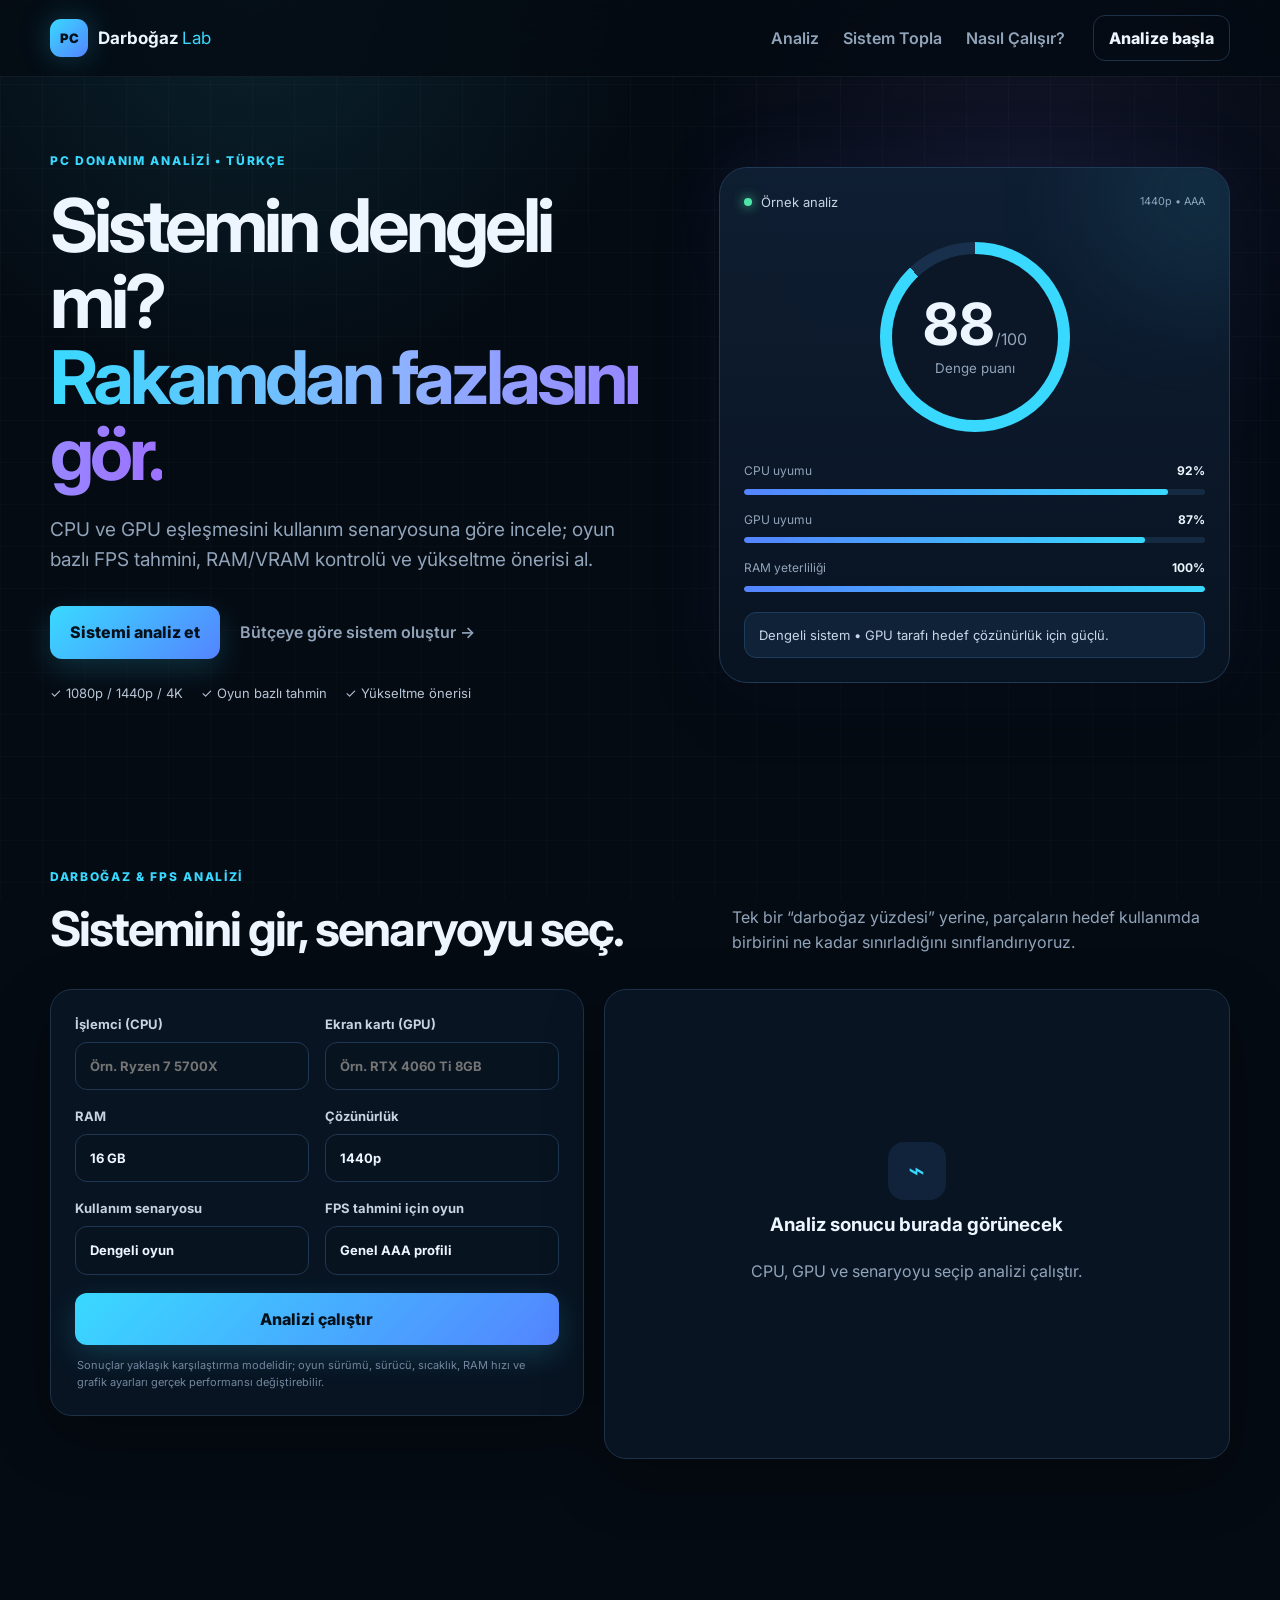
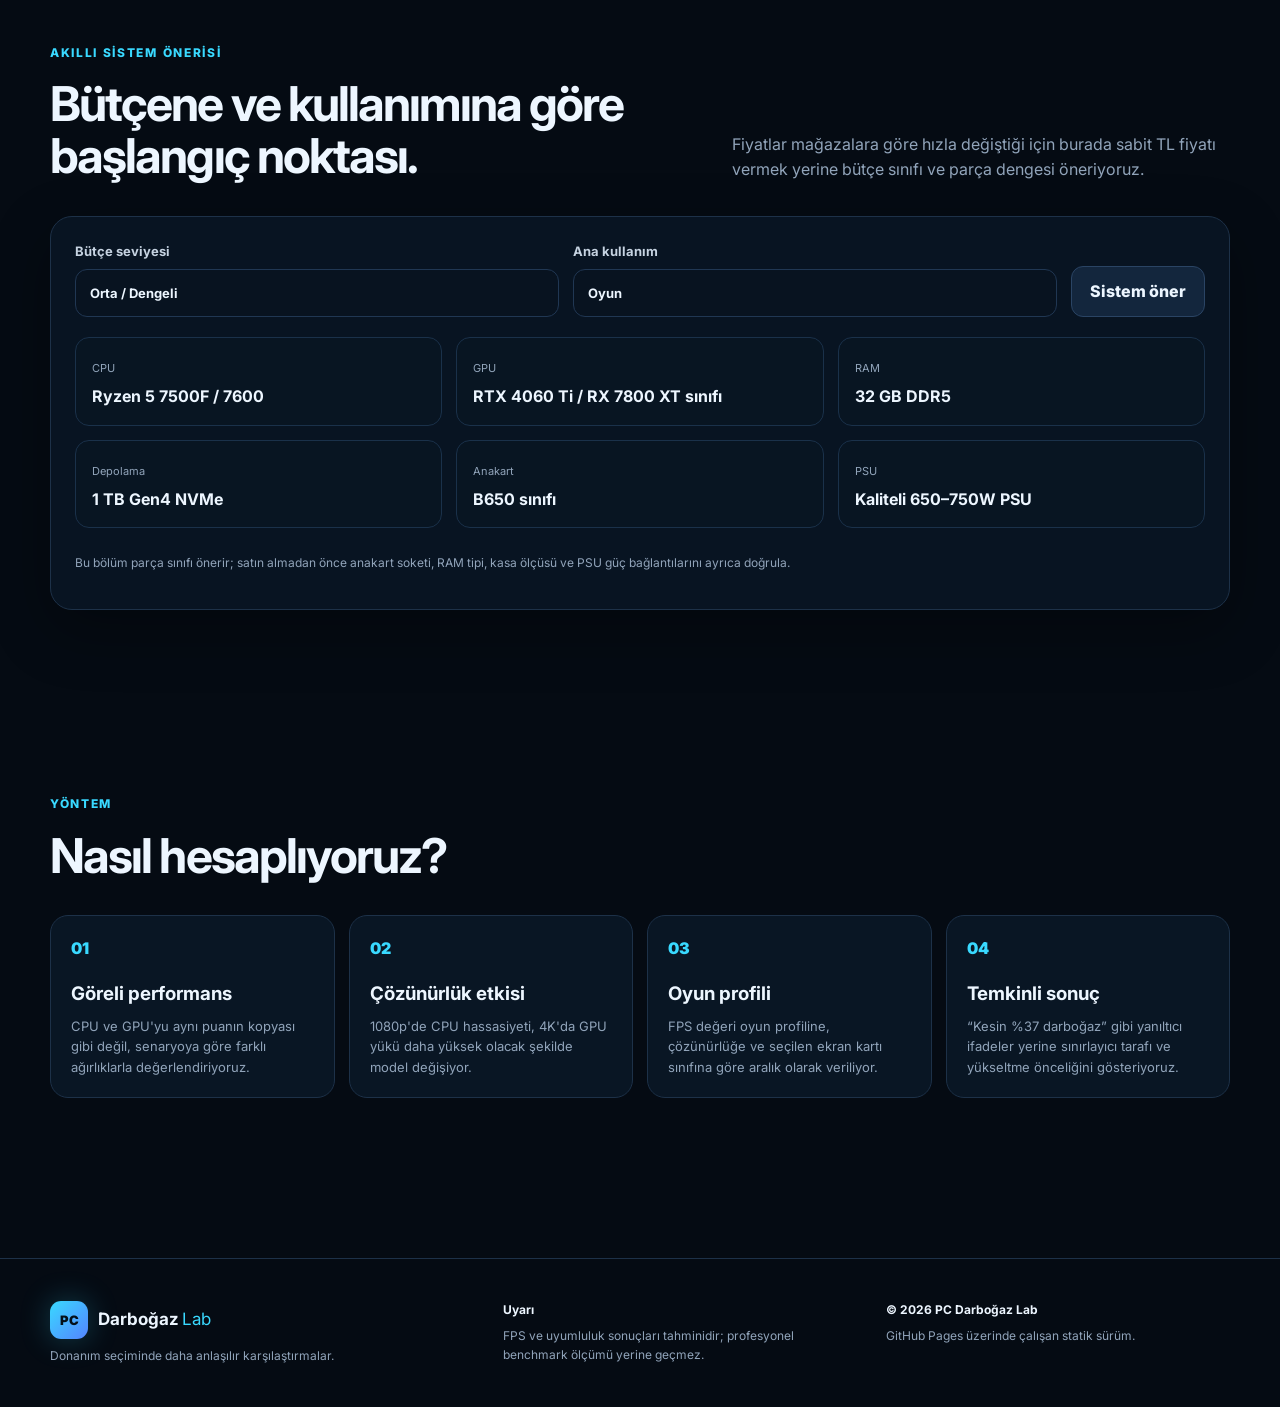
==== index.html @ 6ade6b4a "Rename index(2).html to index.html" ====
<!DOCTYPE html>
<html lang="tr">
<head>
  <meta charset="UTF-8" />
  <meta name="viewport" content="width=device-width, initial-scale=1" />
  <title>PC Darboğaz Lab | CPU GPU Uyumu, FPS Tahmini ve Sistem Önerisi</title>
  <meta name="description" content="CPU ve GPU uyumunu senaryo bazlı analiz edin, 1080p/1440p/4K için oyun FPS tahmini alın ve bütçenize göre PC önerileri oluşturun." />
  <meta name="robots" content="index,follow,max-image-preview:large" />
  <meta name="theme-color" content="#07111f" />
  <link rel="canonical" href="https://pcdarbogazlab.github.io/PC-Darbogaz-FPS-sayac-Analiz/" />

  <meta property="og:type" content="website" />
  <meta property="og:locale" content="tr_TR" />
  <meta property="og:title" content="PC Darboğaz Lab" />
  <meta property="og:description" content="CPU–GPU uyumu, oyun bazlı FPS tahmini ve akıllı sistem önerileri." />
  <meta property="og:url" content="https://pcdarbogazlab.github.io/PC-Darbogaz-FPS-sayac-Analiz/" />
  <meta property="og:image" content="https://pcdarbogazlab.github.io/PC-Darbogaz-FPS-sayac-Analiz/assets/og-image.png" />
  <meta property="og:image:width" content="1200" />
  <meta property="og:image:height" content="630" />
  <meta property="og:image:alt" content="PC Darboğaz Lab logosu" />

  <meta name="twitter:card" content="summary_large_image" />
  <meta name="twitter:title" content="PC Darboğaz Lab" />
  <meta name="twitter:description" content="CPU–GPU uyumu, oyun bazlı FPS tahmini ve akıllı sistem önerileri." />
  <meta name="twitter:image" content="https://pcdarbogazlab.github.io/PC-Darbogaz-FPS-sayac-Analiz/assets/og-image.png" />

  <link rel="icon" type="image/png" sizes="48x48" href="assets/favicon.png" />
  <link rel="icon" type="image/png" sizes="192x192" href="assets/icon-192.png" />
  <link rel="icon" type="image/png" sizes="512x512" href="assets/icon-512.png" />
  <link rel="apple-touch-icon" sizes="180x180" href="assets/apple-touch-icon.png" />
  <link rel="preconnect" href="https://fonts.googleapis.com" />
  <link rel="preconnect" href="https://fonts.gstatic.com" crossorigin />
  <link href="https://fonts.googleapis.com/css2?family=Inter:wght@400;500;600;700;800&display=swap" rel="stylesheet" />
  <link rel="stylesheet" href="css/style.css" />

  <script type="application/ld+json">
  {
    "@context": "https://schema.org",
    "@type": "WebApplication",
    "name": "PC Darboğaz Lab",
    "applicationCategory": "UtilitiesApplication",
    "operatingSystem": "Web",
    "inLanguage": "tr-TR",
    "url": "https://pcdarbogazlab.github.io/PC-Darbogaz-FPS-sayac-Analiz/",
    "image": "https://pcdarbogazlab.github.io/PC-Darbogaz-FPS-sayac-Analiz/assets/og-image.png",
    "description": "CPU-GPU uyumu, FPS tahmini ve sistem önerisi aracı."
  }
  </script>
</head>
<body>
  <div class="bg-grid" aria-hidden="true"></div>
  <header class="site-header">
    <div class="shell nav-wrap">
      <a class="brand" href="#top" aria-label="PC Darboğaz Lab ana sayfa">
        <span class="brand-mark">PC</span>
        <span><strong>Darboğaz</strong><em>Lab</em></span>
      </a>
      <nav class="nav-links" aria-label="Ana menü">
        <a href="#analyze">Analiz</a>
        <a href="#builder">Sistem Topla</a>
        <a href="#method">Nasıl Çalışır?</a>
      </nav>
      <a class="ghost-btn" href="#analyze">Analize başla</a>
    </div>
  </header>

  <main id="top">
    <section class="hero shell">
      <div class="hero-copy">
        <span class="eyebrow">PC DONANIM ANALİZİ • TÜRKÇE</span>
        <h1>Sistemin dengeli mi?<br /><span>Rakamdan fazlasını gör.</span></h1>
        <p>CPU ve GPU eşleşmesini kullanım senaryosuna göre incele; oyun bazlı FPS tahmini, RAM/VRAM kontrolü ve yükseltme önerisi al.</p>
        <div class="hero-actions">
          <a class="primary-btn" href="#analyze">Sistemi analiz et</a>
          <a class="text-btn" href="#builder">Bütçeye göre sistem oluştur →</a>
        </div>
        <div class="trust-row" aria-label="Öne çıkan özellikler">
          <span>✓ 1080p / 1440p / 4K</span>
          <span>✓ Oyun bazlı tahmin</span>
          <span>✓ Yükseltme önerisi</span>
        </div>
      </div>
      <div class="hero-panel" aria-label="Örnek performans kartı">
        <div class="panel-head">
          <span class="live-dot"></span>
          <span>Örnek analiz</span>
          <small>1440p • AAA</small>
        </div>
        <div class="score-ring" style="--score: 88">
          <div><strong>88</strong><span>/100</span><small>Denge puanı</small></div>
        </div>
        <div class="mini-bars">
          <div><span>CPU uyumu</span><b>92%</b><i><u style="width:92%"></u></i></div>
          <div><span>GPU uyumu</span><b>87%</b><i><u style="width:87%"></u></i></div>
          <div><span>RAM yeterliliği</span><b>100%</b><i><u style="width:100%"></u></i></div>
        </div>
        <div class="panel-note">Dengeli sistem • GPU tarafı hedef çözünürlük için güçlü.</div>
      </div>
    </section>

    <section class="section shell" id="analyze">
      <div class="section-heading">
        <div><span class="eyebrow">DARBOĞAZ & FPS ANALİZİ</span><h2>Sistemini gir, senaryoyu seç.</h2></div>
        <p>Tek bir “darboğaz yüzdesi” yerine, parçaların hedef kullanımda birbirini ne kadar sınırladığını sınıflandırıyoruz.</p>
      </div>

      <div class="workspace">
        <form id="analysisForm" class="control-card" autocomplete="off">
          <div class="form-grid">
            <label>İşlemci (CPU)
              <input id="cpuInput" list="cpuList" placeholder="Örn. Ryzen 7 5700X" required />
              <datalist id="cpuList"></datalist>
            </label>
            <label>Ekran kartı (GPU)
              <input id="gpuInput" list="gpuList" placeholder="Örn. RTX 4060 Ti 8GB" required />
              <datalist id="gpuList"></datalist>
            </label>
            <label>RAM
              <select id="ramSelect">
                <option value="8">8 GB</option>
                <option value="16" selected>16 GB</option>
                <option value="32">32 GB</option>
                <option value="64">64 GB</option>
              </select>
            </label>
            <label>Çözünürlük
              <select id="resolutionSelect">
                <option value="1080">1080p</option>
                <option value="1440" selected>1440p</option>
                <option value="2160">4K</option>
              </select>
            </label>
            <label>Kullanım senaryosu
              <select id="scenarioSelect">
                <option value="esports">E-spor / yüksek FPS</option>
                <option value="balanced" selected>Dengeli oyun</option>
                <option value="aaa">AAA / yüksek grafik</option>
                <option value="creator">Render / içerik üretimi</option>
              </select>
            </label>
            <label>FPS tahmini için oyun
              <select id="gameSelect"></select>
            </label>
          </div>
          <button class="primary-btn wide" type="submit">Analizi çalıştır</button>
          <p class="fineprint">Sonuçlar yaklaşık karşılaştırma modelidir; oyun sürümü, sürücü, sıcaklık, RAM hızı ve grafik ayarları gerçek performansı değiştirebilir.</p>
        </form>

        <div id="resultCard" class="result-card is-empty" aria-live="polite">
          <div class="empty-state">
            <div class="empty-icon">⌁</div>
            <h3>Analiz sonucu burada görünecek</h3>
            <p>CPU, GPU ve senaryoyu seçip analizi çalıştır.</p>
          </div>
          <div class="result-content" hidden>
            <div class="result-top">
              <div>
                <span class="status-pill" id="statusPill">Dengeli</span>
                <h3 id="resultTitle">Sistem Analizi</h3>
                <p id="resultSummary"></p>
              </div>
              <div class="score-box"><strong id="balanceScore">0</strong><span>/100</span><small>Denge</small></div>
            </div>
            <div class="metric-grid">
              <div><span>Tahmini FPS</span><strong id="fpsValue">—</strong><small id="fpsRange">—</small></div>
              <div><span>CPU tarafı</span><strong id="cpuFit">—</strong><small id="cpuLabel">—</small></div>
              <div><span>GPU tarafı</span><strong id="gpuFit">—</strong><small id="gpuLabel">—</small></div>
              <div><span>Bellek</span><strong id="ramFit">—</strong><small id="ramLabel">—</small></div>
            </div>
            <div class="balance-track" aria-label="CPU GPU denge göstergesi">
              <span>CPU sınırlı</span><div><i id="balanceMarker"></i></div><span>GPU sınırlı</span>
            </div>
            <div class="advice-box"><b>Yükseltme notu</b><p id="adviceText"></p></div>
          </div>
        </div>
      </div>
    </section>

    <section class="section shell" id="builder">
      <div class="section-heading">
        <div><span class="eyebrow">AKILLI SİSTEM ÖNERİSİ</span><h2>Bütçene ve kullanımına göre başlangıç noktası.</h2></div>
        <p>Fiyatlar mağazalara göre hızla değiştiği için burada sabit TL fiyatı vermek yerine bütçe sınıfı ve parça dengesi öneriyoruz.</p>
      </div>
      <div class="builder-card">
        <div class="builder-controls">
          <label>Bütçe seviyesi
            <select id="budgetTier">
              <option value="entry">Giriş / F-P</option>
              <option value="mid" selected>Orta / Dengeli</option>
              <option value="high">Yüksek / Performans</option>
            </select>
          </label>
          <label>Ana kullanım
            <select id="buildUse">
              <option value="gaming" selected>Oyun</option>
              <option value="office">Ofis / günlük</option>
              <option value="creator">Render / video</option>
            </select>
          </label>
          <button type="button" id="buildBtn" class="secondary-btn">Sistem öner</button>
        </div>
        <div id="buildOutput" class="build-output"></div>
      </div>
    </section>

    <section class="section shell" id="method">
      <div class="section-heading compact"><div><span class="eyebrow">YÖNTEM</span><h2>Nasıl hesaplıyoruz?</h2></div></div>
      <div class="feature-grid">
        <article><span>01</span><h3>Göreli performans</h3><p>CPU ve GPU'yu aynı puanın kopyası gibi değil, senaryoya göre farklı ağırlıklarla değerlendiriyoruz.</p></article>
        <article><span>02</span><h3>Çözünürlük etkisi</h3><p>1080p'de CPU hassasiyeti, 4K'da GPU yükü daha yüksek olacak şekilde model değişiyor.</p></article>
        <article><span>03</span><h3>Oyun profili</h3><p>FPS değeri oyun profiline, çözünürlüğe ve seçilen ekran kartı sınıfına göre aralık olarak veriliyor.</p></article>
        <article><span>04</span><h3>Temkinli sonuç</h3><p>“Kesin %37 darboğaz” gibi yanıltıcı ifadeler yerine sınırlayıcı tarafı ve yükseltme önceliğini gösteriyoruz.</p></article>
      </div>
    </section>
  </main>

  <footer class="site-footer">
    <div class="shell footer-grid">
      <div><a class="brand" href="#top"><span class="brand-mark">PC</span><span><strong>Darboğaz</strong><em>Lab</em></span></a><p>Donanım seçiminde daha anlaşılır karşılaştırmalar.</p></div>
      <div><strong>Uyarı</strong><p>FPS ve uyumluluk sonuçları tahminidir; profesyonel benchmark ölçümü yerine geçmez.</p></div>
      <div><strong>© 2026 PC Darboğaz Lab</strong><p>GitHub Pages üzerinde çalışan statik sürüm.</p></div>
    </div>
  </footer>

  <script src="js/data.js"></script>
  <script src="js/app.js"></script>
</body>
</html>
---- css/style.css ----
:root{
  --bg:#050b13;--bg2:#07111f;--card:#0b1626;--card2:#0e1d31;--line:#1d3148;
  --text:#edf6ff;--muted:#91a4ba;--cyan:#39d9ff;--blue:#5484ff;--violet:#9d72ff;
  --green:#4ee6a8;--amber:#ffcf66;--red:#ff7e91;--radius:22px;--shadow:0 20px 60px rgba(0,0,0,.32)
}
*{box-sizing:border-box}html{scroll-behavior:smooth}body{margin:0;background:var(--bg);color:var(--text);font-family:Inter,system-ui,sans-serif;line-height:1.55}.bg-grid{position:fixed;inset:0;pointer-events:none;z-index:-2;background:radial-gradient(circle at 20% 0%,rgba(57,217,255,.11),transparent 30%),radial-gradient(circle at 80% 20%,rgba(157,114,255,.09),transparent 28%),linear-gradient(rgba(255,255,255,.018) 1px,transparent 1px),linear-gradient(90deg,rgba(255,255,255,.018) 1px,transparent 1px);background-size:auto,auto,42px 42px,42px 42px}.shell{width:min(1180px,calc(100% - 40px));margin:auto}.site-header{position:sticky;top:0;z-index:50;background:rgba(5,11,19,.78);backdrop-filter:blur(18px);border-bottom:1px solid rgba(255,255,255,.06)}.nav-wrap{height:76px;display:flex;align-items:center;gap:28px}.brand{display:inline-flex;align-items:center;gap:10px;color:var(--text);text-decoration:none;font-size:17px}.brand span:last-child{display:flex;gap:3px}.brand em{font-style:normal;color:var(--cyan)}.brand-mark{display:grid;place-items:center;width:38px;height:38px;border-radius:11px;background:linear-gradient(135deg,var(--cyan),var(--blue));color:#04101a;font-weight:900;font-size:13px;box-shadow:0 0 30px rgba(57,217,255,.25)}.nav-links{display:flex;gap:24px;margin-left:auto}.nav-links a,.text-btn{color:var(--muted);text-decoration:none;font-weight:600}.nav-links a:hover,.text-btn:hover{color:var(--text)}.ghost-btn,.primary-btn,.secondary-btn{border:0;text-decoration:none;font:inherit;font-weight:800;cursor:pointer;border-radius:12px;transition:.2s transform,.2s filter}.ghost-btn{color:var(--text);border:1px solid var(--line);padding:10px 15px}.ghost-btn:hover,.primary-btn:hover,.secondary-btn:hover{transform:translateY(-1px);filter:brightness(1.08)}.hero{min-height:630px;display:grid;grid-template-columns:1.08fr .92fr;gap:70px;align-items:center;padding-top:70px;padding-bottom:70px}.eyebrow{display:inline-block;color:var(--cyan);font-size:12px;font-weight:800;letter-spacing:.14em;margin-bottom:16px}.hero h1{font-size:clamp(42px,6vw,74px);line-height:1.03;letter-spacing:-.055em;margin:0 0 24px}.hero h1 span{background:linear-gradient(90deg,var(--cyan),#8db2ff,var(--violet));-webkit-background-clip:text;color:transparent}.hero-copy>p{font-size:19px;color:var(--muted);max-width:650px}.hero-actions{display:flex;align-items:center;gap:20px;margin:32px 0 24px}.primary-btn{display:inline-flex;justify-content:center;align-items:center;background:linear-gradient(135deg,var(--cyan),var(--blue));color:#04101a;padding:14px 20px;box-shadow:0 10px 30px rgba(57,217,255,.18)}.secondary-btn{background:#13263d;color:var(--text);border:1px solid #2a4464;padding:12px 18px}.wide{width:100%;margin-top:18px}.trust-row{display:flex;flex-wrap:wrap;gap:18px;color:#b7c5d5;font-size:13px}.hero-panel{background:linear-gradient(180deg,rgba(15,31,51,.96),rgba(9,20,35,.96));border:1px solid #203955;border-radius:28px;padding:24px;box-shadow:var(--shadow),0 0 80px rgba(84,132,255,.09);position:relative;overflow:hidden}.hero-panel:before{content:"";position:absolute;width:220px;height:220px;border-radius:50%;background:rgba(57,217,255,.08);filter:blur(50px);right:-80px;top:-80px}.panel-head{display:flex;align-items:center;gap:9px;color:#c7d5e5;font-size:13px}.panel-head small{margin-left:auto;color:var(--muted)}.live-dot{width:8px;height:8px;border-radius:50%;background:var(--green);box-shadow:0 0 12px var(--green)}.score-ring{width:190px;height:190px;border-radius:50%;margin:30px auto;display:grid;place-items:center;background:conic-gradient(var(--cyan) calc(var(--score)*1%),#18304b 0);position:relative}.score-ring:after{content:"";position:absolute;inset:12px;border-radius:50%;background:#0b1727}.score-ring div{z-index:2;text-align:center}.score-ring strong{font-size:58px;line-height:1}.score-ring span{color:var(--muted)}.score-ring small{display:block;color:var(--muted);margin-top:5px}.mini-bars{display:grid;gap:16px}.mini-bars>div{display:grid;grid-template-columns:1fr auto;gap:8px;font-size:12px;color:var(--muted)}.mini-bars b{color:var(--text)}.mini-bars i{grid-column:1/-1;height:6px;background:#152a43;border-radius:99px;overflow:hidden}.mini-bars u{display:block;height:100%;background:linear-gradient(90deg,var(--blue),var(--cyan));border-radius:99px;text-decoration:none}.panel-note{margin-top:20px;background:#102238;border:1px solid #1e3d5c;border-radius:12px;padding:12px 14px;color:#c7d7e8;font-size:13px}.section{padding:90px 0}.section-heading{display:grid;grid-template-columns:1fr .8fr;gap:60px;align-items:end;margin-bottom:34px}.section-heading.compact{grid-template-columns:1fr}.section-heading h2{font-size:clamp(30px,4vw,48px);line-height:1.08;letter-spacing:-.04em;margin:0}.section-heading p{color:var(--muted);margin:0}.workspace{display:grid;grid-template-columns:.92fr 1.08fr;gap:20px;align-items:start;overflow-anchor:none}.control-card,.result-card,.builder-card{background:rgba(10,22,37,.88);border:1px solid var(--line);border-radius:var(--radius);box-shadow:var(--shadow)}.control-card{padding:24px}.form-grid{display:grid;grid-template-columns:1fr 1fr;gap:16px}.form-grid label,.builder-controls label{display:grid;gap:8px;color:#c6d3e1;font-size:13px;font-weight:700}.form-grid input,.form-grid select,.builder-controls select{width:100%;appearance:none;background:#081320;color:var(--text);border:1px solid #203753;border-radius:12px;padding:13px 14px;font:inherit;outline:none}.form-grid input:focus,.form-grid select:focus,.builder-controls select:focus{border-color:var(--cyan);box-shadow:0 0 0 3px rgba(57,217,255,.08)}.fineprint{font-size:11px;color:#72879f;margin:12px 2px 0}.result-card{padding:26px;min-height:470px;overflow-anchor:none}.empty-state{height:100%;min-height:410px;display:grid;place-content:center;text-align:center;color:var(--muted)}.empty-state h3{color:var(--text);margin:10px 0 4px}.empty-icon{margin:auto;width:58px;height:58px;display:grid;place-items:center;border-radius:16px;background:#10233a;color:var(--cyan);font-size:28px}.result-content{min-height:410px}.result-top{display:flex;justify-content:space-between;gap:20px;align-items:start}.status-pill{display:inline-flex;border-radius:99px;background:rgba(78,230,168,.12);color:var(--green);padding:6px 9px;font-size:11px;font-weight:800;text-transform:uppercase;letter-spacing:.08em}.result-top h3{font-size:27px;margin:13px 0 5px}.result-top p{color:var(--muted);margin:0;max-width:570px}.score-box{text-align:right;min-width:100px}.score-box strong{font-size:46px}.score-box span,.score-box small{color:var(--muted)}.score-box small{display:block}.metric-grid{display:grid;grid-template-columns:repeat(4,1fr);gap:10px;margin:26px 0}.metric-grid>div{background:#081522;border:1px solid #1a314a;border-radius:14px;padding:14px}.metric-grid span,.metric-grid small{display:block;color:var(--muted);font-size:11px}.metric-grid strong{display:block;font-size:23px;margin:4px 0}.balance-track{display:grid;grid-template-columns:auto 1fr auto;gap:12px;align-items:center;color:var(--muted);font-size:11px}.balance-track>div{height:10px;border-radius:99px;background:linear-gradient(90deg,#ff8d9d,#1d344c 45%,#1d344c 55%,#69a0ff);position:relative}.balance-track i{position:absolute;top:50%;left:50%;width:18px;height:18px;border-radius:50%;background:#fff;border:4px solid var(--cyan);transform:translate(-50%,-50%);box-shadow:0 0 12px rgba(57,217,255,.5)}.advice-box{margin-top:24px;padding:16px;border-radius:14px;background:#0d2032;border:1px solid #21415e}.advice-box b{color:var(--cyan)}.advice-box p{margin:5px 0 0;color:#b7c7d8}.builder-card{padding:24px}.builder-controls{display:grid;grid-template-columns:1fr 1fr auto;gap:14px;align-items:end}.build-output{display:grid;grid-template-columns:repeat(3,1fr);gap:14px;margin-top:20px}.part-card{padding:16px;border-radius:14px;background:#081522;border:1px solid #1a314a}.part-card span{color:var(--muted);font-size:11px}.part-card strong{display:block;margin-top:5px}.build-note{grid-column:1/-1;color:var(--muted);font-size:12px}.feature-grid{display:grid;grid-template-columns:repeat(4,1fr);gap:14px}.feature-grid article{background:#091624;border:1px solid var(--line);border-radius:18px;padding:20px}.feature-grid article>span{color:var(--cyan);font-weight:900}.feature-grid h3{margin:18px 0 8px}.feature-grid p{margin:0;color:var(--muted);font-size:13px}.site-footer{border-top:1px solid var(--line);margin-top:70px}.footer-grid{display:grid;grid-template-columns:1.2fr 1fr 1fr;gap:40px;padding:42px 0;color:var(--muted);font-size:12px}.footer-grid strong{color:var(--text)}.footer-grid p{margin:8px 0 0}
@media(max-width:900px){.nav-links{display:none}.hero{grid-template-columns:1fr;gap:36px;min-height:auto}.section-heading,.workspace{grid-template-columns:1fr}.metric-grid{grid-template-columns:1fr 1fr}.feature-grid{grid-template-columns:1fr 1fr}.footer-grid{grid-template-columns:1fr}.builder-controls{grid-template-columns:1fr 1fr}.builder-controls button{grid-column:1/-1}.build-output{grid-template-columns:1fr 1fr}}
@media(max-width:620px){.shell{width:min(100% - 24px,1180px)}.site-header .ghost-btn{display:none}.nav-wrap{height:64px}.hero{padding-top:50px}.hero h1{font-size:42px}.hero-copy>p{font-size:16px}.hero-actions{align-items:flex-start;flex-direction:column}.section{padding:68px 0}.form-grid,.metric-grid,.feature-grid,.builder-controls,.build-output{grid-template-columns:1fr}.result-top{flex-direction:column}.score-box{text-align:left}.balance-track{grid-template-columns:1fr}.balance-track>span{display:none}}
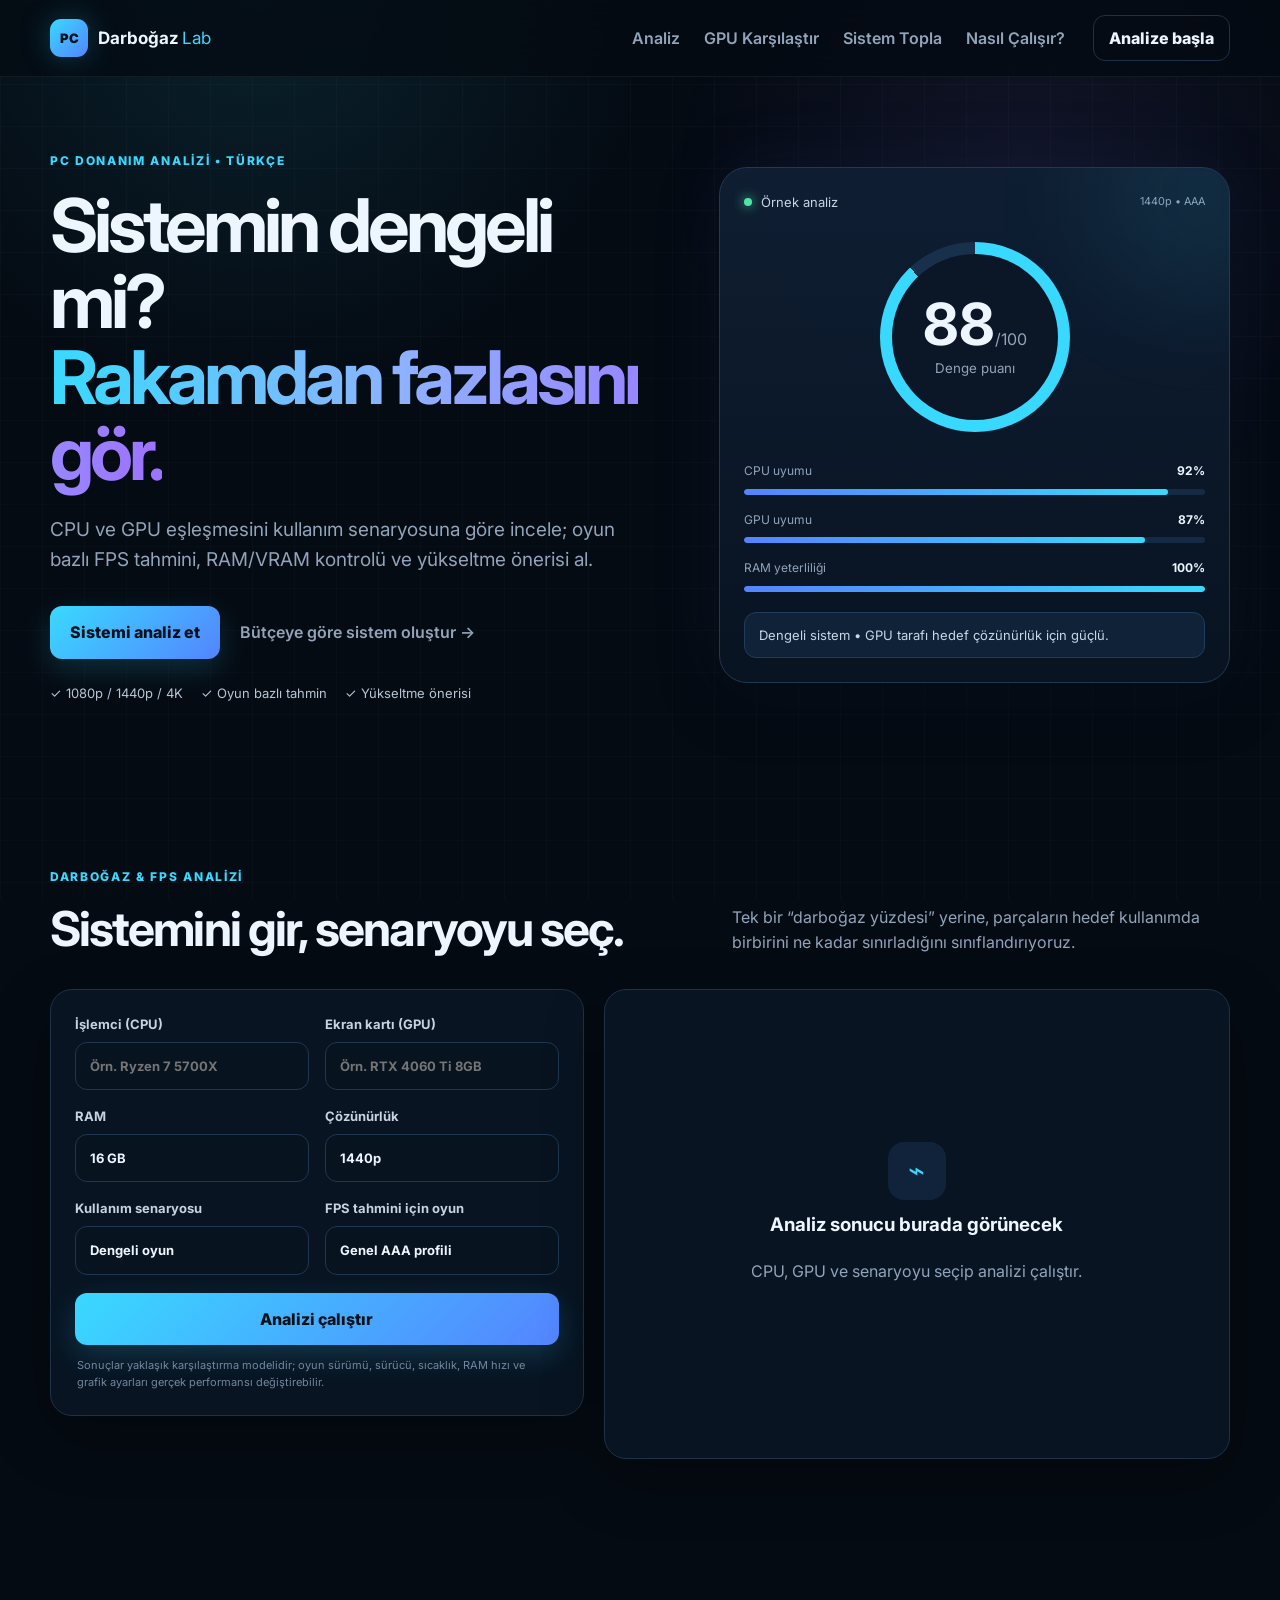
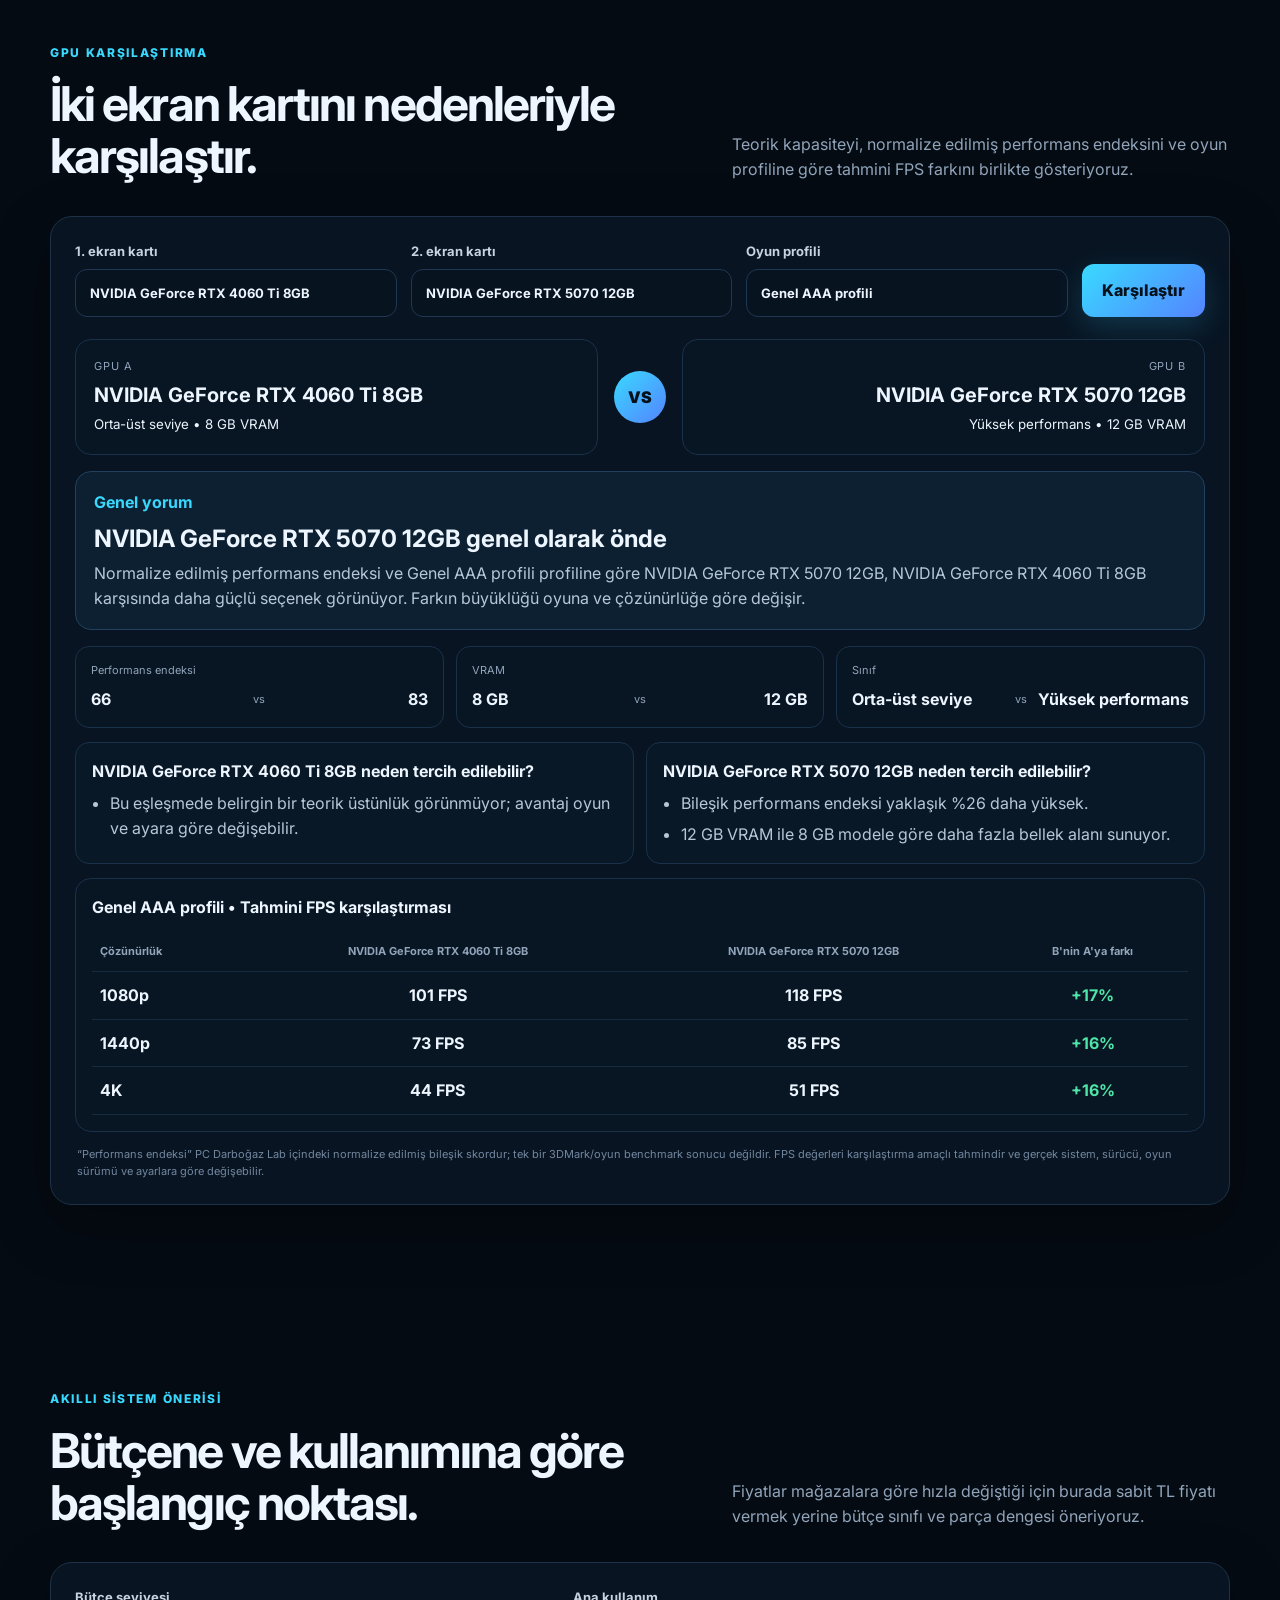
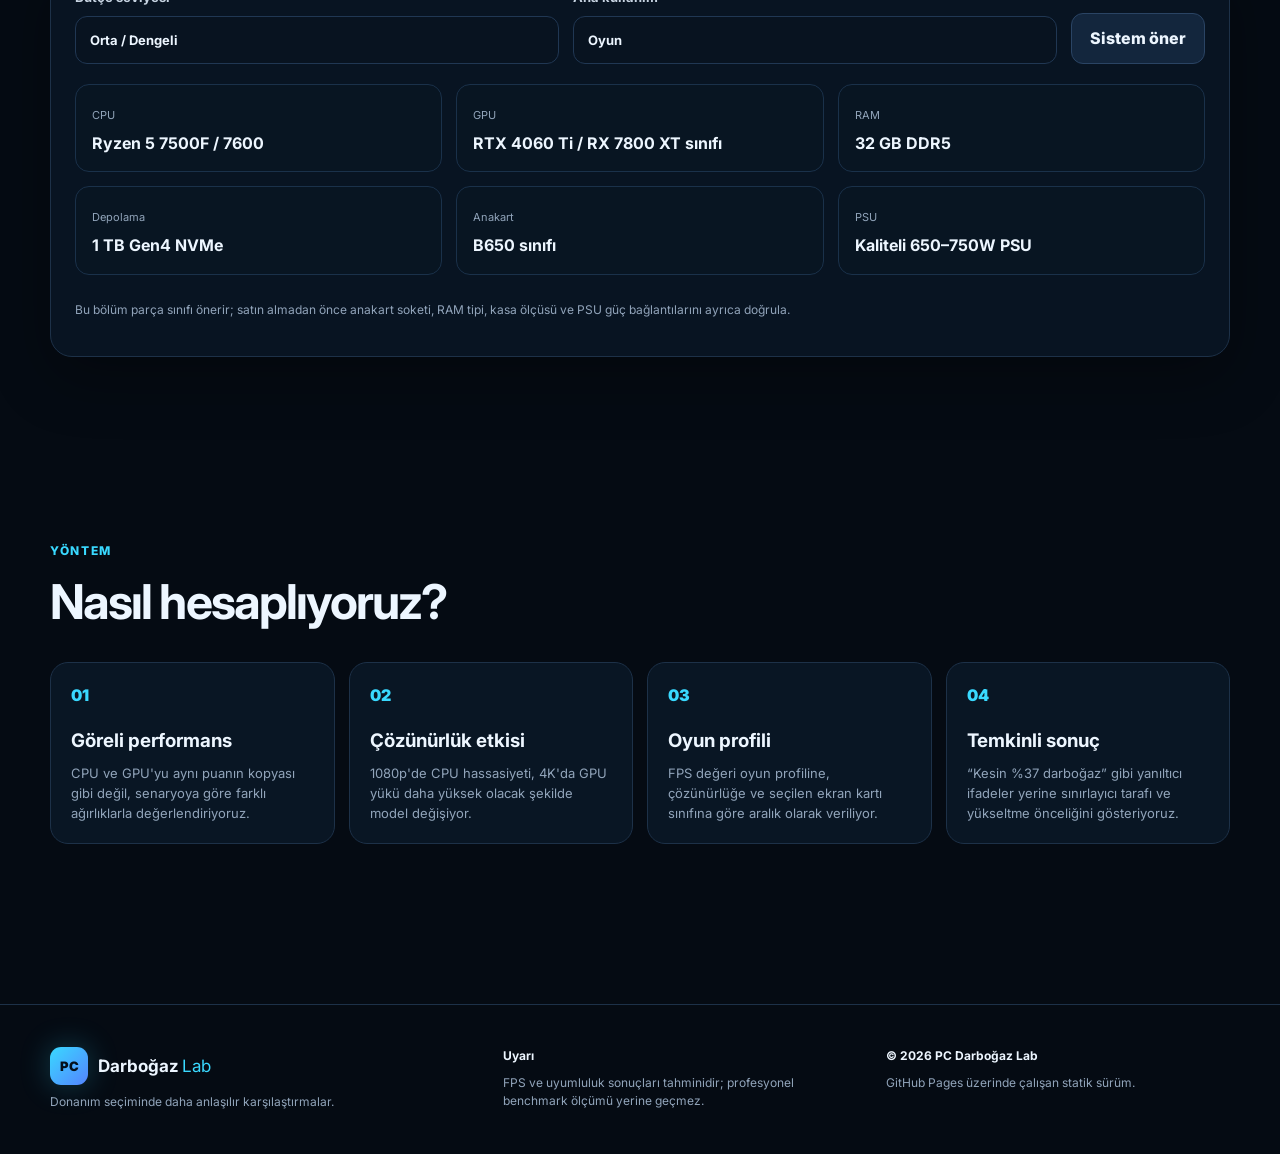
==== commit 04ffc6fc: "Add files via upload" ====
--- a/index.html
+++ b/index.html
@@ -57,6 +57,7 @@
       </a>
       <nav class="nav-links" aria-label="Ana menü">
         <a href="#analyze">Analiz</a>
+        <a href="#compare">GPU Karşılaştır</a>
         <a href="#builder">Sistem Topla</a>
         <a href="#method">Nasıl Çalışır?</a>
       </nav>
@@ -176,6 +177,45 @@
       </div>
     </section>
 
+
+    <section class="section shell" id="compare">
+      <div class="section-heading">
+        <div>
+          <span class="eyebrow">GPU KARŞILAŞTIRMA</span>
+          <h2>İki ekran kartını nedenleriyle karşılaştır.</h2>
+        </div>
+        <p>Teorik kapasiteyi, normalize edilmiş performans endeksini ve oyun profiline göre tahmini FPS farkını birlikte gösteriyoruz.</p>
+      </div>
+
+      <div class="compare-card">
+        <div class="compare-controls">
+          <label>1. ekran kartı
+            <select id="compareGpuA"></select>
+          </label>
+          <label>2. ekran kartı
+            <select id="compareGpuB"></select>
+          </label>
+          <label>Oyun profili
+            <select id="compareGame"></select>
+          </label>
+          <button type="button" id="compareBtn" class="primary-btn">Karşılaştır</button>
+        </div>
+
+        <div id="compareOutput" class="compare-output" aria-live="polite">
+          <div class="compare-empty">
+            <span>⇄</span>
+            <strong>İki GPU seç ve karşılaştır.</strong>
+            <p>Sonuçta hangi kartın neden önde olduğunu, VRAM farkını ve 1080p / 1440p / 4K tahminlerini göreceksin.</p>
+          </div>
+        </div>
+
+        <p class="fineprint compare-disclaimer">
+          “Performans endeksi” PC Darboğaz Lab içindeki normalize edilmiş bileşik skordur; tek bir 3DMark/oyun benchmark sonucu değildir.
+          FPS değerleri karşılaştırma amaçlı tahmindir ve gerçek sistem, sürücü, oyun sürümü ve ayarlara göre değişebilir.
+        </p>
+      </div>
+    </section>
+
     <section class="section shell" id="builder">
       <div class="section-heading">
         <div><span class="eyebrow">AKILLI SİSTEM ÖNERİSİ</span><h2>Bütçene ve kullanımına göre başlangıç noktası.</h2></div>
--- a/css/style.css
+++ b/css/style.css
@@ -6,3 +6,51 @@
 *{box-sizing:border-box}html{scroll-behavior:smooth}body{margin:0;background:var(--bg);color:var(--text);font-family:Inter,system-ui,sans-serif;line-height:1.55}.bg-grid{position:fixed;inset:0;pointer-events:none;z-index:-2;background:radial-gradient(circle at 20% 0%,rgba(57,217,255,.11),transparent 30%),radial-gradient(circle at 80% 20%,rgba(157,114,255,.09),transparent 28%),linear-gradient(rgba(255,255,255,.018) 1px,transparent 1px),linear-gradient(90deg,rgba(255,255,255,.018) 1px,transparent 1px);background-size:auto,auto,42px 42px,42px 42px}.shell{width:min(1180px,calc(100% - 40px));margin:auto}.site-header{position:sticky;top:0;z-index:50;background:rgba(5,11,19,.78);backdrop-filter:blur(18px);border-bottom:1px solid rgba(255,255,255,.06)}.nav-wrap{height:76px;display:flex;align-items:center;gap:28px}.brand{display:inline-flex;align-items:center;gap:10px;color:var(--text);text-decoration:none;font-size:17px}.brand span:last-child{display:flex;gap:3px}.brand em{font-style:normal;color:var(--cyan)}.brand-mark{display:grid;place-items:center;width:38px;height:38px;border-radius:11px;background:linear-gradient(135deg,var(--cyan),var(--blue));color:#04101a;font-weight:900;font-size:13px;box-shadow:0 0 30px rgba(57,217,255,.25)}.nav-links{display:flex;gap:24px;margin-left:auto}.nav-links a,.text-btn{color:var(--muted);text-decoration:none;font-weight:600}.nav-links a:hover,.text-btn:hover{color:var(--text)}.ghost-btn,.primary-btn,.secondary-btn{border:0;text-decoration:none;font:inherit;font-weight:800;cursor:pointer;border-radius:12px;transition:.2s transform,.2s filter}.ghost-btn{color:var(--text);border:1px solid var(--line);padding:10px 15px}.ghost-btn:hover,.primary-btn:hover,.secondary-btn:hover{transform:translateY(-1px);filter:brightness(1.08)}.hero{min-height:630px;display:grid;grid-template-columns:1.08fr .92fr;gap:70px;align-items:center;padding-top:70px;padding-bottom:70px}.eyebrow{display:inline-block;color:var(--cyan);font-size:12px;font-weight:800;letter-spacing:.14em;margin-bottom:16px}.hero h1{font-size:clamp(42px,6vw,74px);line-height:1.03;letter-spacing:-.055em;margin:0 0 24px}.hero h1 span{background:linear-gradient(90deg,var(--cyan),#8db2ff,var(--violet));-webkit-background-clip:text;color:transparent}.hero-copy>p{font-size:19px;color:var(--muted);max-width:650px}.hero-actions{display:flex;align-items:center;gap:20px;margin:32px 0 24px}.primary-btn{display:inline-flex;justify-content:center;align-items:center;background:linear-gradient(135deg,var(--cyan),var(--blue));color:#04101a;padding:14px 20px;box-shadow:0 10px 30px rgba(57,217,255,.18)}.secondary-btn{background:#13263d;color:var(--text);border:1px solid #2a4464;padding:12px 18px}.wide{width:100%;margin-top:18px}.trust-row{display:flex;flex-wrap:wrap;gap:18px;color:#b7c5d5;font-size:13px}.hero-panel{background:linear-gradient(180deg,rgba(15,31,51,.96),rgba(9,20,35,.96));border:1px solid #203955;border-radius:28px;padding:24px;box-shadow:var(--shadow),0 0 80px rgba(84,132,255,.09);position:relative;overflow:hidden}.hero-panel:before{content:"";position:absolute;width:220px;height:220px;border-radius:50%;background:rgba(57,217,255,.08);filter:blur(50px);right:-80px;top:-80px}.panel-head{display:flex;align-items:center;gap:9px;color:#c7d5e5;font-size:13px}.panel-head small{margin-left:auto;color:var(--muted)}.live-dot{width:8px;height:8px;border-radius:50%;background:var(--green);box-shadow:0 0 12px var(--green)}.score-ring{width:190px;height:190px;border-radius:50%;margin:30px auto;display:grid;place-items:center;background:conic-gradient(var(--cyan) calc(var(--score)*1%),#18304b 0);position:relative}.score-ring:after{content:"";position:absolute;inset:12px;border-radius:50%;background:#0b1727}.score-ring div{z-index:2;text-align:center}.score-ring strong{font-size:58px;line-height:1}.score-ring span{color:var(--muted)}.score-ring small{display:block;color:var(--muted);margin-top:5px}.mini-bars{display:grid;gap:16px}.mini-bars>div{display:grid;grid-template-columns:1fr auto;gap:8px;font-size:12px;color:var(--muted)}.mini-bars b{color:var(--text)}.mini-bars i{grid-column:1/-1;height:6px;background:#152a43;border-radius:99px;overflow:hidden}.mini-bars u{display:block;height:100%;background:linear-gradient(90deg,var(--blue),var(--cyan));border-radius:99px;text-decoration:none}.panel-note{margin-top:20px;background:#102238;border:1px solid #1e3d5c;border-radius:12px;padding:12px 14px;color:#c7d7e8;font-size:13px}.section{padding:90px 0}.section-heading{display:grid;grid-template-columns:1fr .8fr;gap:60px;align-items:end;margin-bottom:34px}.section-heading.compact{grid-template-columns:1fr}.section-heading h2{font-size:clamp(30px,4vw,48px);line-height:1.08;letter-spacing:-.04em;margin:0}.section-heading p{color:var(--muted);margin:0}.workspace{display:grid;grid-template-columns:.92fr 1.08fr;gap:20px;align-items:start;overflow-anchor:none}.control-card,.result-card,.builder-card{background:rgba(10,22,37,.88);border:1px solid var(--line);border-radius:var(--radius);box-shadow:var(--shadow)}.control-card{padding:24px}.form-grid{display:grid;grid-template-columns:1fr 1fr;gap:16px}.form-grid label,.builder-controls label{display:grid;gap:8px;color:#c6d3e1;font-size:13px;font-weight:700}.form-grid input,.form-grid select,.builder-controls select{width:100%;appearance:none;background:#081320;color:var(--text);border:1px solid #203753;border-radius:12px;padding:13px 14px;font:inherit;outline:none}.form-grid input:focus,.form-grid select:focus,.builder-controls select:focus{border-color:var(--cyan);box-shadow:0 0 0 3px rgba(57,217,255,.08)}.fineprint{font-size:11px;color:#72879f;margin:12px 2px 0}.result-card{padding:26px;min-height:470px;overflow-anchor:none}.empty-state{height:100%;min-height:410px;display:grid;place-content:center;text-align:center;color:var(--muted)}.empty-state h3{color:var(--text);margin:10px 0 4px}.empty-icon{margin:auto;width:58px;height:58px;display:grid;place-items:center;border-radius:16px;background:#10233a;color:var(--cyan);font-size:28px}.result-content{min-height:410px}.result-top{display:flex;justify-content:space-between;gap:20px;align-items:start}.status-pill{display:inline-flex;border-radius:99px;background:rgba(78,230,168,.12);color:var(--green);padding:6px 9px;font-size:11px;font-weight:800;text-transform:uppercase;letter-spacing:.08em}.result-top h3{font-size:27px;margin:13px 0 5px}.result-top p{color:var(--muted);margin:0;max-width:570px}.score-box{text-align:right;min-width:100px}.score-box strong{font-size:46px}.score-box span,.score-box small{color:var(--muted)}.score-box small{display:block}.metric-grid{display:grid;grid-template-columns:repeat(4,1fr);gap:10px;margin:26px 0}.metric-grid>div{background:#081522;border:1px solid #1a314a;border-radius:14px;padding:14px}.metric-grid span,.metric-grid small{display:block;color:var(--muted);font-size:11px}.metric-grid strong{display:block;font-size:23px;margin:4px 0}.balance-track{display:grid;grid-template-columns:auto 1fr auto;gap:12px;align-items:center;color:var(--muted);font-size:11px}.balance-track>div{height:10px;border-radius:99px;background:linear-gradient(90deg,#ff8d9d,#1d344c 45%,#1d344c 55%,#69a0ff);position:relative}.balance-track i{position:absolute;top:50%;left:50%;width:18px;height:18px;border-radius:50%;background:#fff;border:4px solid var(--cyan);transform:translate(-50%,-50%);box-shadow:0 0 12px rgba(57,217,255,.5)}.advice-box{margin-top:24px;padding:16px;border-radius:14px;background:#0d2032;border:1px solid #21415e}.advice-box b{color:var(--cyan)}.advice-box p{margin:5px 0 0;color:#b7c7d8}.builder-card{padding:24px}.builder-controls{display:grid;grid-template-columns:1fr 1fr auto;gap:14px;align-items:end}.build-output{display:grid;grid-template-columns:repeat(3,1fr);gap:14px;margin-top:20px}.part-card{padding:16px;border-radius:14px;background:#081522;border:1px solid #1a314a}.part-card span{color:var(--muted);font-size:11px}.part-card strong{display:block;margin-top:5px}.build-note{grid-column:1/-1;color:var(--muted);font-size:12px}.feature-grid{display:grid;grid-template-columns:repeat(4,1fr);gap:14px}.feature-grid article{background:#091624;border:1px solid var(--line);border-radius:18px;padding:20px}.feature-grid article>span{color:var(--cyan);font-weight:900}.feature-grid h3{margin:18px 0 8px}.feature-grid p{margin:0;color:var(--muted);font-size:13px}.site-footer{border-top:1px solid var(--line);margin-top:70px}.footer-grid{display:grid;grid-template-columns:1.2fr 1fr 1fr;gap:40px;padding:42px 0;color:var(--muted);font-size:12px}.footer-grid strong{color:var(--text)}.footer-grid p{margin:8px 0 0}
 @media(max-width:900px){.nav-links{display:none}.hero{grid-template-columns:1fr;gap:36px;min-height:auto}.section-heading,.workspace{grid-template-columns:1fr}.metric-grid{grid-template-columns:1fr 1fr}.feature-grid{grid-template-columns:1fr 1fr}.footer-grid{grid-template-columns:1fr}.builder-controls{grid-template-columns:1fr 1fr}.builder-controls button{grid-column:1/-1}.build-output{grid-template-columns:1fr 1fr}}
 @media(max-width:620px){.shell{width:min(100% - 24px,1180px)}.site-header .ghost-btn{display:none}.nav-wrap{height:64px}.hero{padding-top:50px}.hero h1{font-size:42px}.hero-copy>p{font-size:16px}.hero-actions{align-items:flex-start;flex-direction:column}.section{padding:68px 0}.form-grid,.metric-grid,.feature-grid,.builder-controls,.build-output{grid-template-columns:1fr}.result-top{flex-direction:column}.score-box{text-align:left}.balance-track{grid-template-columns:1fr}.balance-track>span{display:none}}
+
+
+/* GPU karşılaştırma */
+.compare-card{background:rgba(10,22,37,.88);border:1px solid var(--line);border-radius:var(--radius);box-shadow:var(--shadow);padding:24px}
+.compare-controls{display:grid;grid-template-columns:1fr 1fr 1fr auto;gap:14px;align-items:end}
+.compare-controls label{display:grid;gap:8px;color:#c6d3e1;font-size:13px;font-weight:700}
+.compare-controls select{width:100%;appearance:none;background:#081320;color:var(--text);border:1px solid #203753;border-radius:12px;padding:13px 14px;font:inherit;outline:none}
+.compare-controls select:focus{border-color:var(--cyan);box-shadow:0 0 0 3px rgba(57,217,255,.08)}
+.compare-output{margin-top:22px}
+.compare-empty{min-height:220px;display:grid;place-content:center;text-align:center;border:1px dashed #24405d;border-radius:18px;background:#081522;color:var(--muted);padding:28px}
+.compare-empty span{font-size:34px;color:var(--cyan)}
+.compare-empty strong{color:var(--text);font-size:18px;margin-top:6px}
+.compare-empty p{max-width:620px;margin:8px auto 0}
+.compare-head{display:grid;grid-template-columns:1fr auto 1fr;gap:16px;align-items:center;margin-bottom:16px}
+.gpu-name-card{background:#081522;border:1px solid #1a314a;border-radius:16px;padding:18px}
+.gpu-name-card.right{text-align:right}
+.gpu-name-card span{display:block;color:var(--muted);font-size:11px;text-transform:uppercase;letter-spacing:.08em}
+.gpu-name-card strong{display:block;font-size:20px;margin-top:5px}
+.vs-badge{width:52px;height:52px;border-radius:50%;display:grid;place-items:center;background:linear-gradient(135deg,var(--cyan),var(--blue));color:#04101a;font-weight:900}
+.compare-verdict{padding:18px;border:1px solid #21415e;background:#0d2032;border-radius:16px;margin-bottom:16px}
+.compare-verdict b{color:var(--cyan)}
+.compare-verdict h3{margin:5px 0 4px;font-size:24px}
+.compare-verdict p{margin:0;color:#b7c7d8}
+.compare-grid{display:grid;grid-template-columns:repeat(3,1fr);gap:12px}
+.compare-metric{background:#081522;border:1px solid #1a314a;border-radius:14px;padding:15px}
+.compare-metric>span{display:block;color:var(--muted);font-size:11px}
+.compare-metric .metric-row{display:grid;grid-template-columns:1fr auto 1fr;gap:8px;align-items:center;margin-top:8px}
+.compare-metric .metric-row strong:first-child{text-align:left}
+.compare-metric .metric-row strong:last-child{text-align:right}
+.compare-metric .metric-row i{font-style:normal;color:var(--muted);font-size:11px}
+.compare-reasons{display:grid;grid-template-columns:1fr 1fr;gap:12px;margin-top:14px}
+.reason-box{background:#091827;border:1px solid #1a314a;border-radius:14px;padding:16px}
+.reason-box h4{margin:0 0 8px;color:var(--text)}
+.reason-box ul{margin:0;padding-left:18px;color:#b7c7d8}
+.reason-box li+li{margin-top:6px}
+.fps-compare{margin-top:14px;background:#081522;border:1px solid #1a314a;border-radius:16px;padding:16px}
+.fps-compare h4{margin:0 0 12px}
+.fps-table{width:100%;border-collapse:collapse}
+.fps-table th,.fps-table td{padding:11px 8px;border-bottom:1px solid #172b40;text-align:center}
+.fps-table th:first-child,.fps-table td:first-child{text-align:left}
+.fps-table th{color:var(--muted);font-size:11px}
+.fps-table td{font-weight:700}
+.delta-up{color:var(--green)}
+.delta-down{color:var(--red)}
+.delta-flat{color:var(--amber)}
+.compare-disclaimer{margin-top:14px}
+@media(max-width:900px){.compare-controls{grid-template-columns:1fr 1fr}.compare-controls button{grid-column:1/-1}.compare-grid{grid-template-columns:1fr 1fr}.compare-reasons{grid-template-columns:1fr}}
+@media(max-width:620px){.compare-controls,.compare-grid{grid-template-columns:1fr}.compare-head{grid-template-columns:1fr}.gpu-name-card.right{text-align:left}.vs-badge{margin:auto}.fps-table{font-size:12px}}
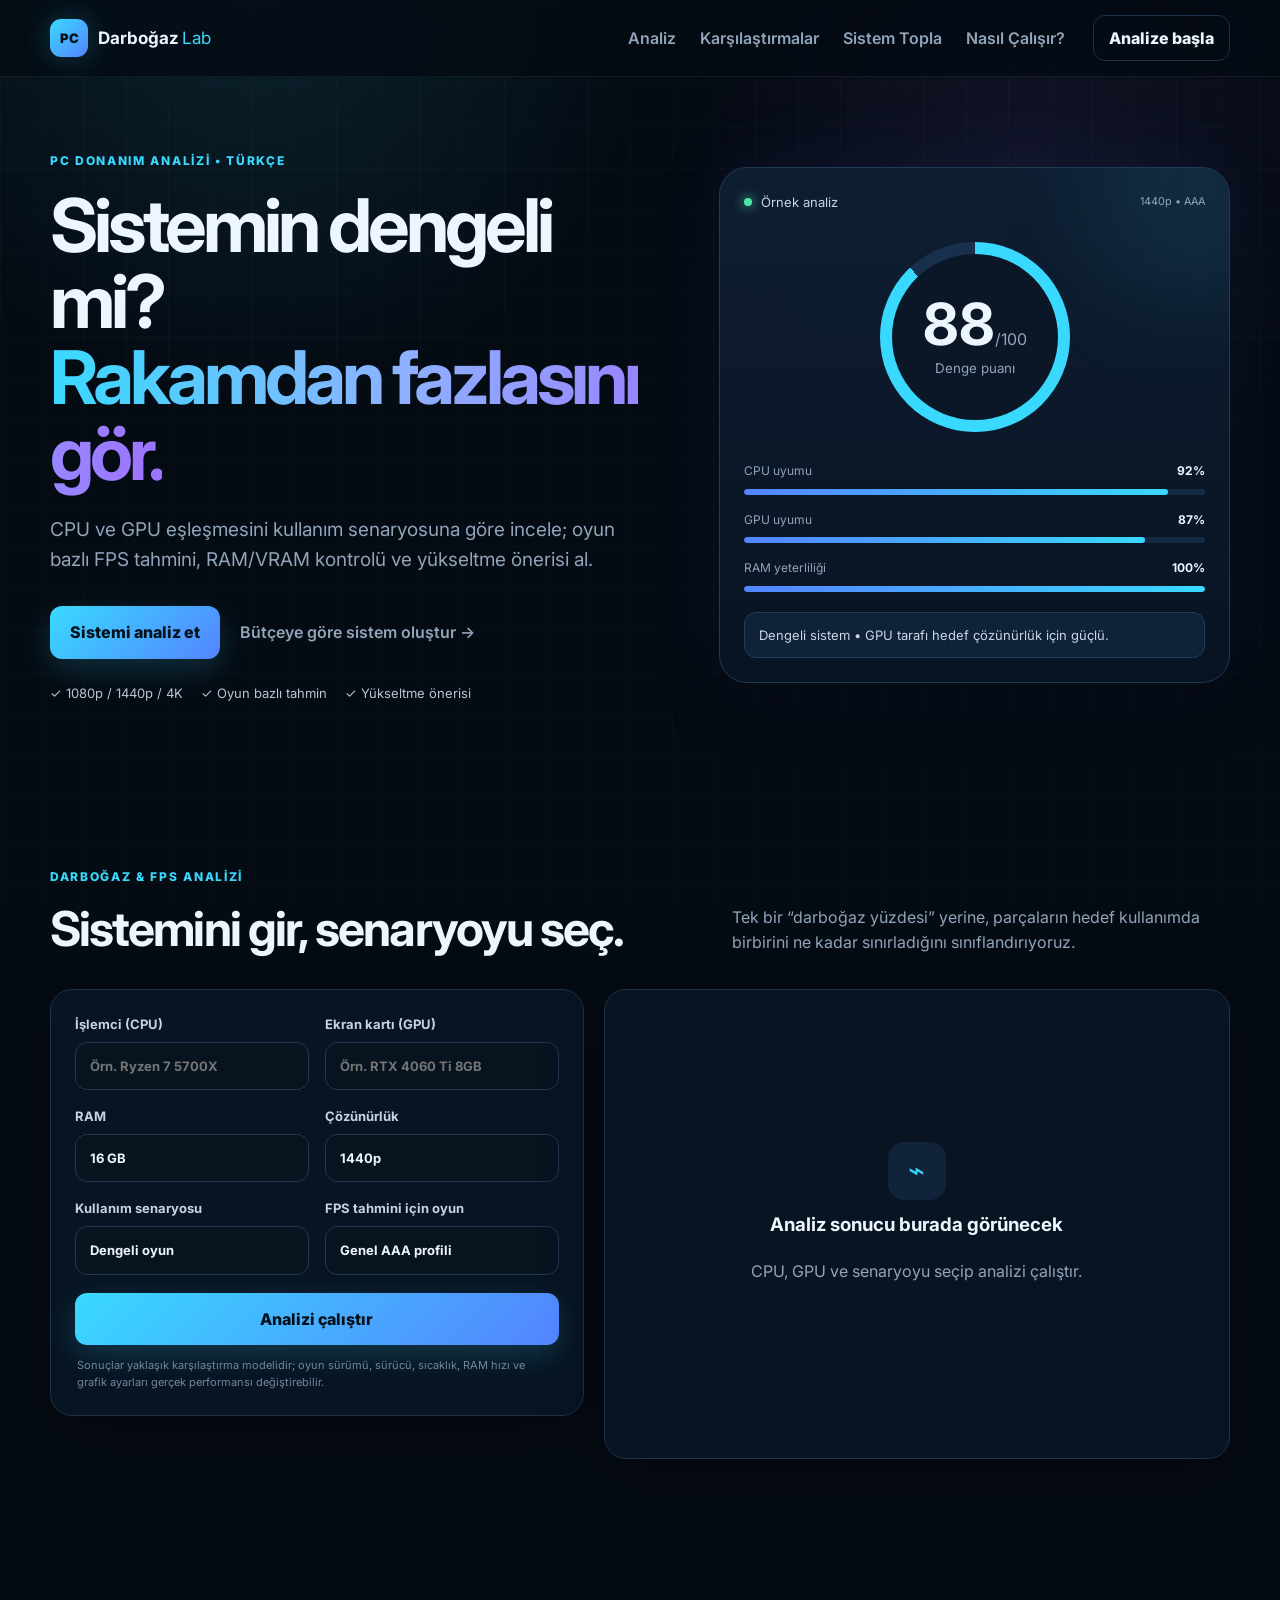
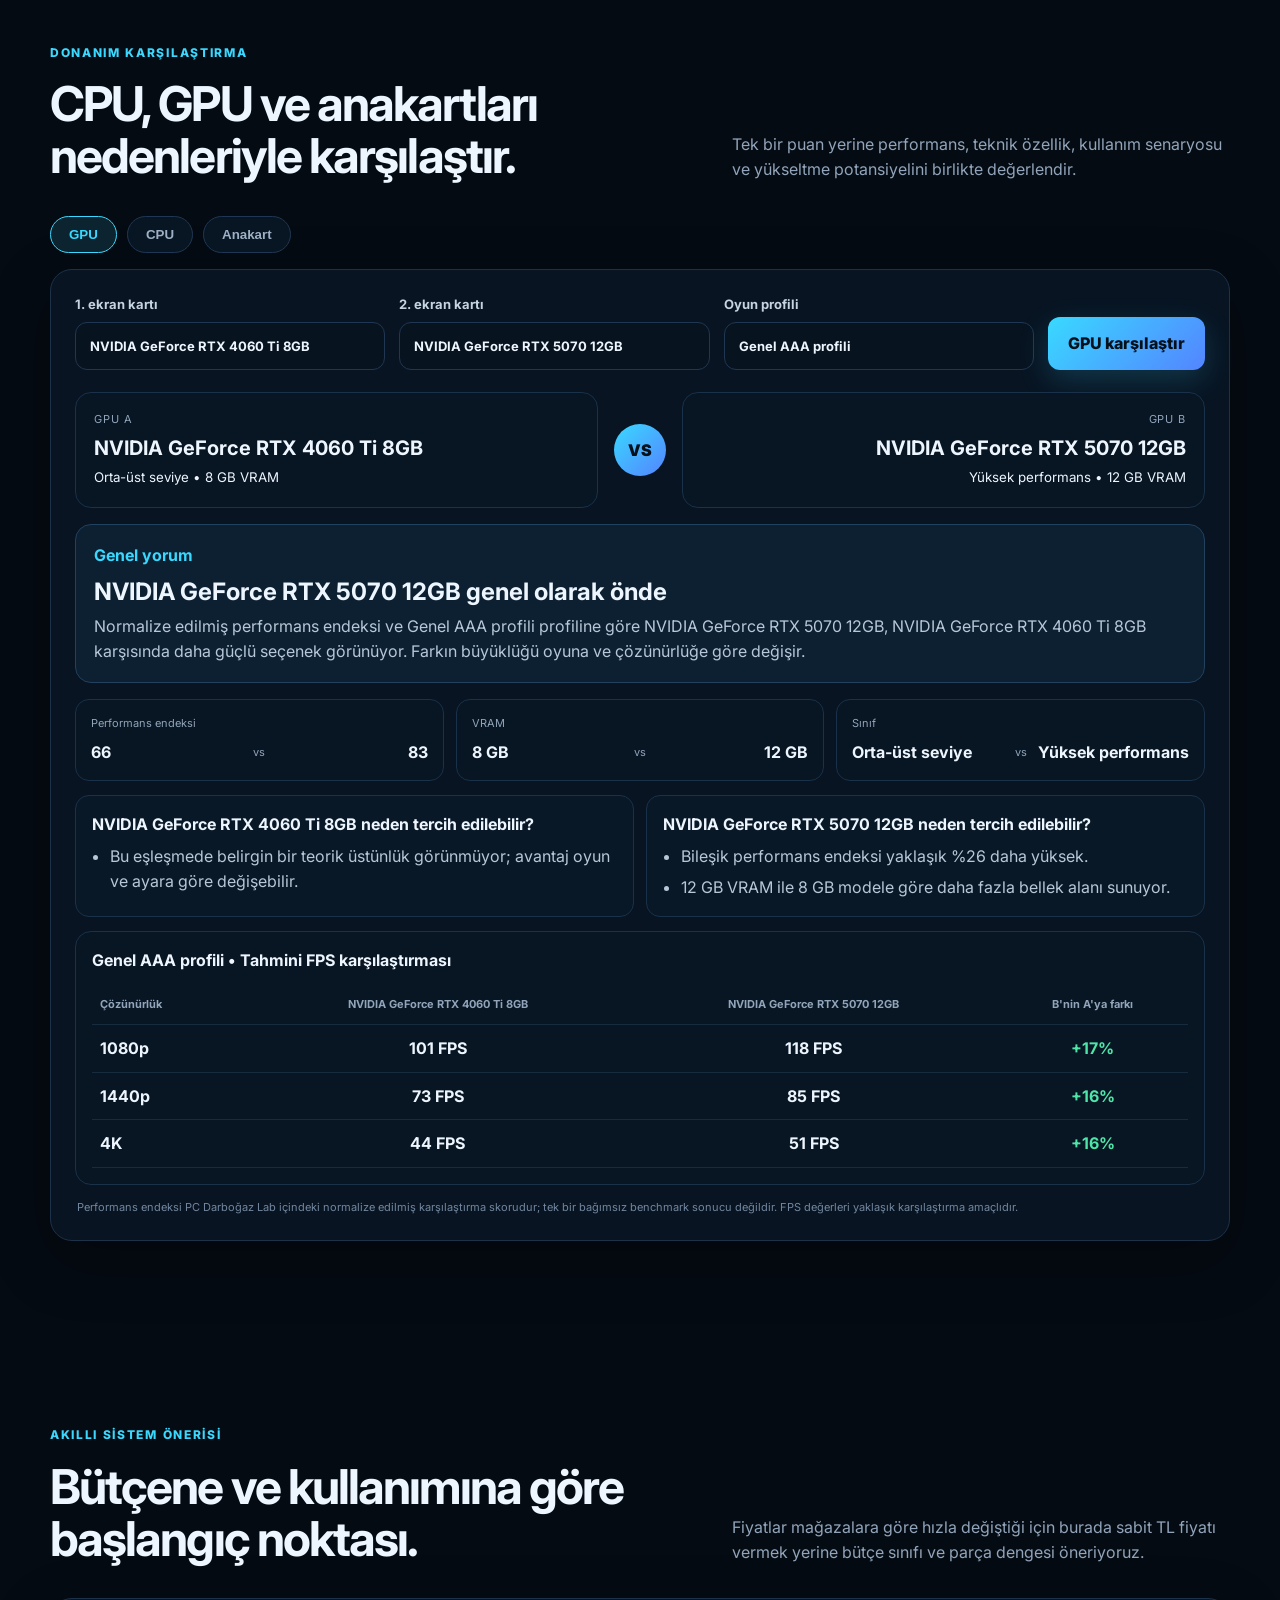
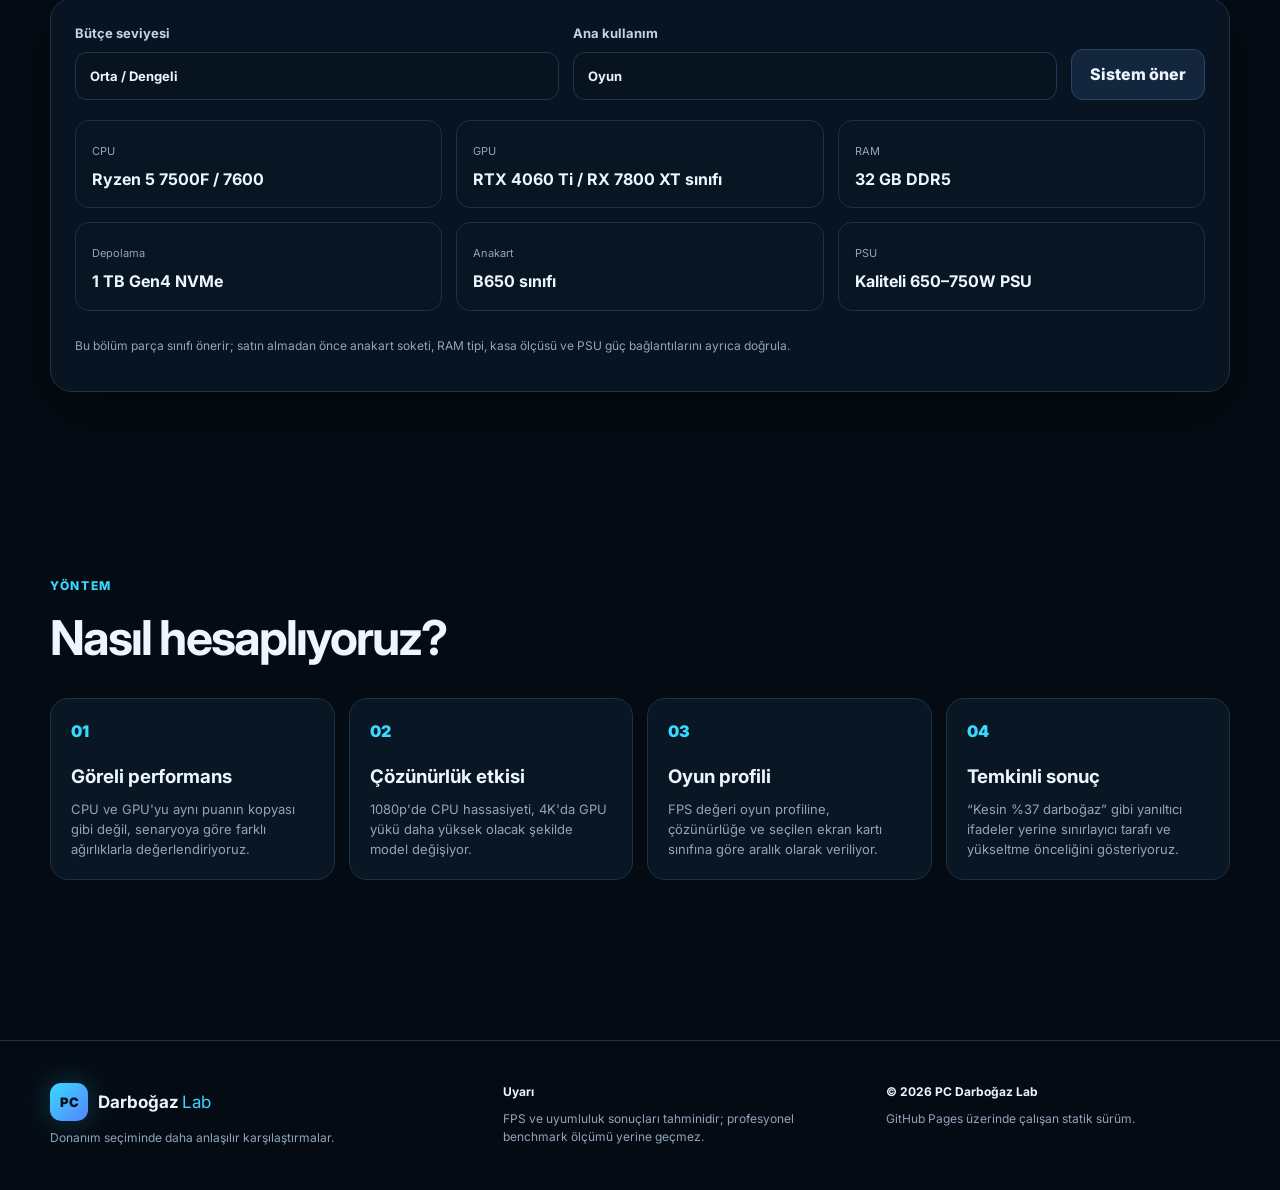
==== commit 2ca52fc1: "Add files via upload" ====
--- a/index.html
+++ b/index.html
@@ -57,7 +57,7 @@
       </a>
       <nav class="nav-links" aria-label="Ana menü">
         <a href="#analyze">Analiz</a>
-        <a href="#compare">GPU Karşılaştır</a>
+        <a href="#compare">Karşılaştırmalar</a>
         <a href="#builder">Sistem Topla</a>
         <a href="#method">Nasıl Çalışır?</a>
       </nav>
@@ -181,38 +181,55 @@
     <section class="section shell" id="compare">
       <div class="section-heading">
         <div>
-          <span class="eyebrow">GPU KARŞILAŞTIRMA</span>
-          <h2>İki ekran kartını nedenleriyle karşılaştır.</h2>
-        </div>
-        <p>Teorik kapasiteyi, normalize edilmiş performans endeksini ve oyun profiline göre tahmini FPS farkını birlikte gösteriyoruz.</p>
-      </div>
-
-      <div class="compare-card">
-        <div class="compare-controls">
-          <label>1. ekran kartı
-            <select id="compareGpuA"></select>
-          </label>
-          <label>2. ekran kartı
-            <select id="compareGpuB"></select>
-          </label>
-          <label>Oyun profili
-            <select id="compareGame"></select>
-          </label>
-          <button type="button" id="compareBtn" class="primary-btn">Karşılaştır</button>
-        </div>
-
-        <div id="compareOutput" class="compare-output" aria-live="polite">
-          <div class="compare-empty">
-            <span>⇄</span>
-            <strong>İki GPU seç ve karşılaştır.</strong>
-            <p>Sonuçta hangi kartın neden önde olduğunu, VRAM farkını ve 1080p / 1440p / 4K tahminlerini göreceksin.</p>
-          </div>
-        </div>
-
-        <p class="fineprint compare-disclaimer">
-          “Performans endeksi” PC Darboğaz Lab içindeki normalize edilmiş bileşik skordur; tek bir 3DMark/oyun benchmark sonucu değildir.
-          FPS değerleri karşılaştırma amaçlı tahmindir ve gerçek sistem, sürücü, oyun sürümü ve ayarlara göre değişebilir.
-        </p>
+          <span class="eyebrow">DONANIM KARŞILAŞTIRMA</span>
+          <h2>CPU, GPU ve anakartları nedenleriyle karşılaştır.</h2>
+        </div>
+        <p>Tek bir puan yerine performans, teknik özellik, kullanım senaryosu ve yükseltme potansiyelini birlikte değerlendir.</p>
+      </div>
+
+      <div class="compare-tabs" role="tablist" aria-label="Karşılaştırma türü">
+        <button class="compare-tab active" type="button" data-compare-tab="gpu">GPU</button>
+        <button class="compare-tab" type="button" data-compare-tab="cpu">CPU</button>
+        <button class="compare-tab" type="button" data-compare-tab="motherboard">Anakart</button>
+      </div>
+
+      <div class="compare-panel active" data-compare-panel="gpu">
+        <div class="compare-card">
+          <div class="compare-controls">
+            <label>1. ekran kartı<select id="compareGpuA"></select></label>
+            <label>2. ekran kartı<select id="compareGpuB"></select></label>
+            <label>Oyun profili<select id="compareGame"></select></label>
+            <button type="button" id="compareBtn" class="primary-btn">GPU karşılaştır</button>
+          </div>
+          <div id="compareOutput" class="compare-output" aria-live="polite"></div>
+          <p class="fineprint compare-disclaimer">Performans endeksi PC Darboğaz Lab içindeki normalize edilmiş karşılaştırma skorudur; tek bir bağımsız benchmark sonucu değildir. FPS değerleri yaklaşık karşılaştırma amaçlıdır.</p>
+        </div>
+      </div>
+
+      <div class="compare-panel" data-compare-panel="cpu">
+        <div class="compare-card">
+          <div class="compare-controls cpu-controls">
+            <label>1. işlemci<select id="compareCpuA"></select></label>
+            <label>2. işlemci<select id="compareCpuB"></select></label>
+            <label>Kullanım<select id="compareCpuMode"><option value="gaming">Oyun</option><option value="multi">Çok çekirdek / üretkenlik</option><option value="balanced">Genel kullanım</option></select></label>
+            <button type="button" id="compareCpuBtn" class="primary-btn">CPU karşılaştır</button>
+          </div>
+          <div id="compareCpuOutput" class="compare-output" aria-live="polite"></div>
+          <p class="fineprint compare-disclaimer">CPU oyun ve çok çekirdek endeksleri site içi normalize edilmiş kıyas skorlarıdır. Gerçek sonuç; oyun, yazılım, güç limiti, soğutma ve RAM ayarlarına göre değişebilir.</p>
+        </div>
+      </div>
+
+      <div class="compare-panel" data-compare-panel="motherboard">
+        <div class="compare-card">
+          <div class="compare-controls board-controls">
+            <label>1. anakart<select id="compareBoardA"></select></label>
+            <label>2. anakart<select id="compareBoardB"></select></label>
+            <label>Öncelik<select id="compareBoardMode"><option value="balanced">Genel / F-P</option><option value="vrm">Güçlü CPU / VRM</option><option value="upgrade">Yükseltme ömrü</option><option value="features">Bağlantı / özellik</option></select></label>
+            <button type="button" id="compareBoardBtn" class="primary-btn">Anakart karşılaştır</button>
+          </div>
+          <div id="compareBoardOutput" class="compare-output" aria-live="polite"></div>
+          <p class="fineprint compare-disclaimer">Anakartlarda “FPS benchmark kazananı” göstermek doğru değildir. Karşılaştırma VRM, platform, bellek, PCIe/M.2, Wi‑Fi, hız aşırtma ve yükseltme potansiyeline dayanır.</p>
+        </div>
       </div>
     </section>
 
--- a/css/style.css
+++ b/css/style.css
@@ -54,3 +54,26 @@
 .compare-disclaimer{margin-top:14px}
 @media(max-width:900px){.compare-controls{grid-template-columns:1fr 1fr}.compare-controls button{grid-column:1/-1}.compare-grid{grid-template-columns:1fr 1fr}.compare-reasons{grid-template-columns:1fr}}
 @media(max-width:620px){.compare-controls,.compare-grid{grid-template-columns:1fr}.compare-head{grid-template-columns:1fr}.gpu-name-card.right{text-align:left}.vs-badge{margin:auto}.fps-table{font-size:12px}}
+
+
+/* Comparison tabs */
+.compare-tabs{display:flex;gap:10px;margin-bottom:16px;flex-wrap:wrap}
+.compare-tab{border:1px solid #203753;background:#081522;color:#9db0c5;border-radius:999px;padding:10px 18px;font-weight:800;cursor:pointer}
+.compare-tab:hover{border-color:var(--cyan);color:var(--text)}
+.compare-tab.active{background:rgba(57,217,255,.12);border-color:var(--cyan);color:var(--cyan)}
+.compare-panel{display:none}
+.compare-panel.active{display:block}
+.compare-tech-grid{display:grid;grid-template-columns:repeat(4,1fr);gap:12px;margin-top:14px}
+.compare-tech{background:#081522;border:1px solid #1a314a;border-radius:14px;padding:14px}
+.compare-tech span{display:block;color:var(--muted);font-size:11px}
+.compare-tech strong{display:block;margin-top:5px}
+.score-bars{display:grid;gap:11px;margin-top:15px}
+.score-row{display:grid;grid-template-columns:minmax(120px,1fr) 3fr auto;gap:12px;align-items:center}
+.score-row>span{font-size:12px;color:#b7c7d8}
+.score-track{height:9px;border-radius:99px;background:#07111d;overflow:hidden;border:1px solid #172d43}
+.score-fill{height:100%;background:linear-gradient(90deg,var(--blue),var(--cyan))}
+.score-row b{font-size:12px;min-width:34px;text-align:right}
+.compat-warning{margin-top:14px;padding:13px 15px;border-radius:12px;background:rgba(255,184,77,.09);border:1px solid rgba(255,184,77,.28);color:#ffd493}
+.compat-good{margin-top:14px;padding:13px 15px;border-radius:12px;background:rgba(78,230,168,.08);border:1px solid rgba(78,230,168,.25);color:#aef3d3}
+@media(max-width:820px){.compare-tech-grid{grid-template-columns:1fr 1fr}.score-row{grid-template-columns:1fr 2fr auto}}
+@media(max-width:520px){.compare-tech-grid{grid-template-columns:1fr}.compare-tab{flex:1}.score-row{grid-template-columns:1fr auto}.score-track{grid-column:1/-1;grid-row:2}}
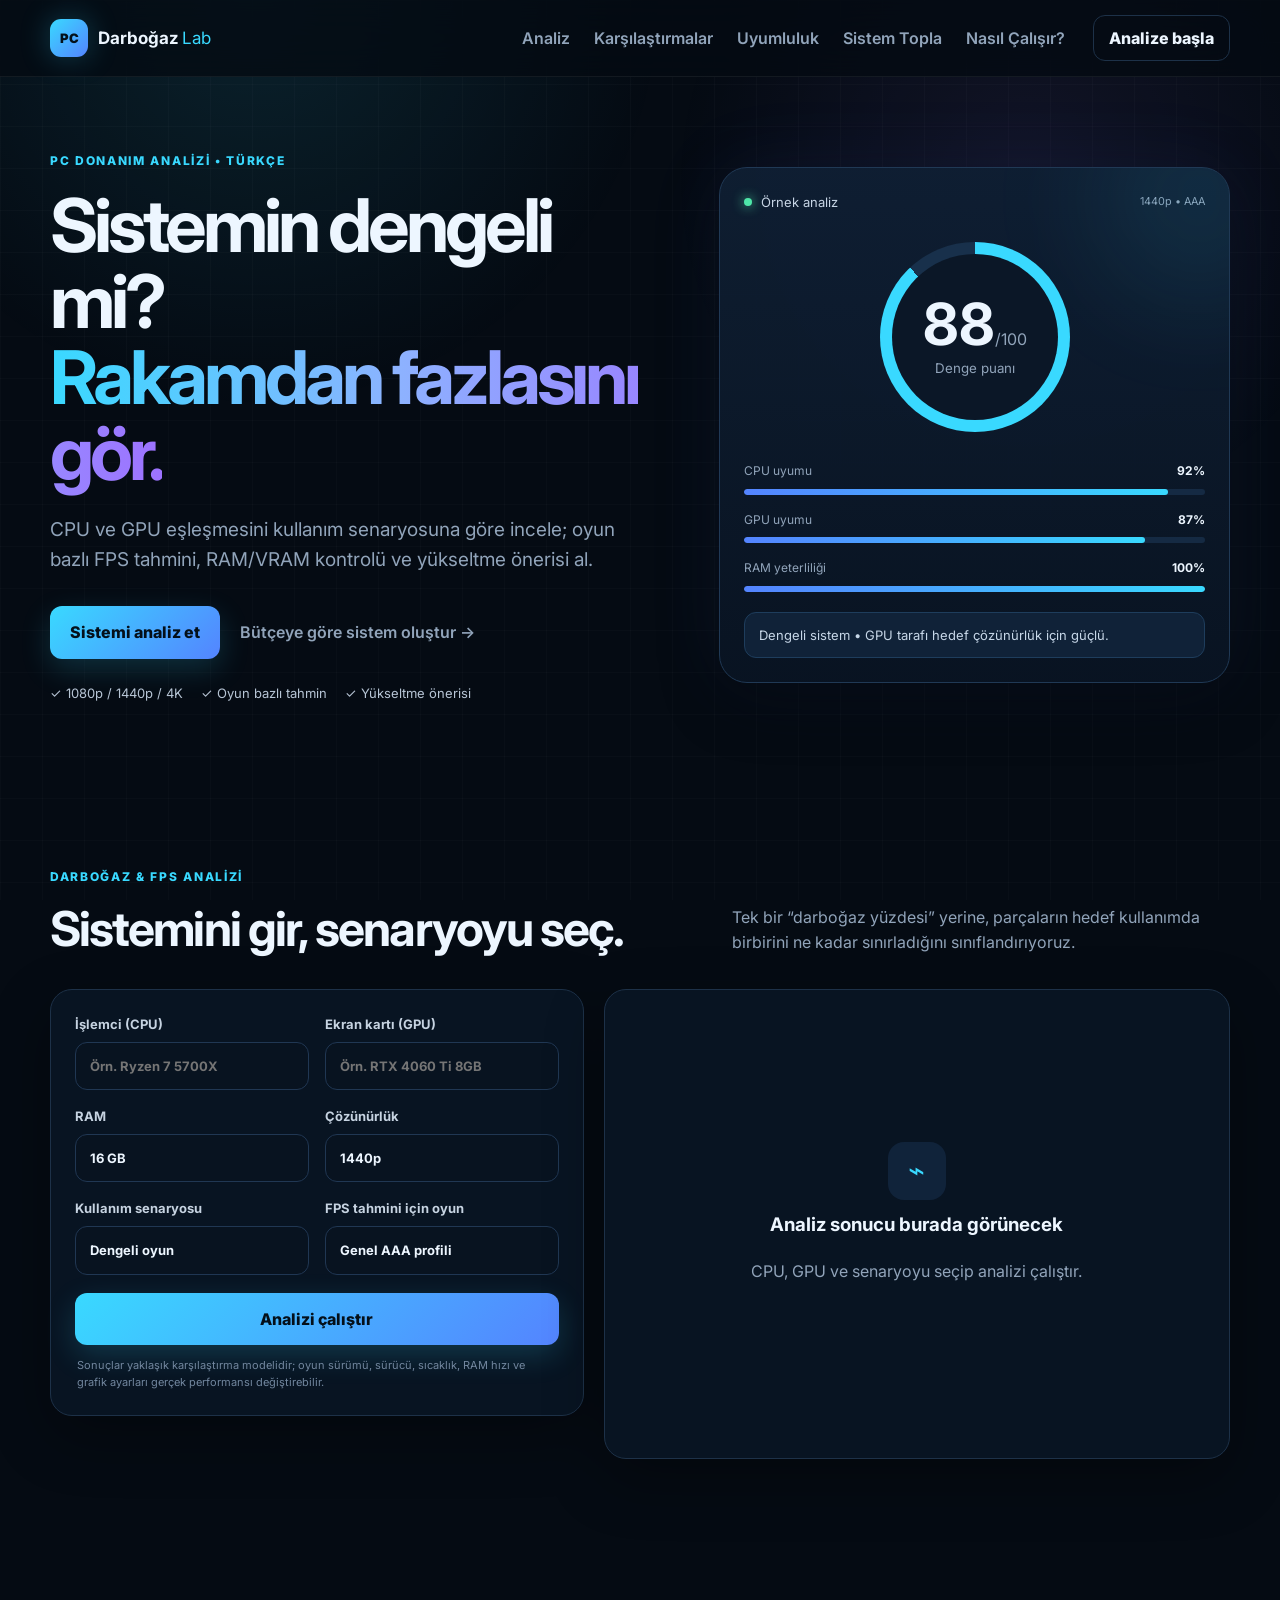
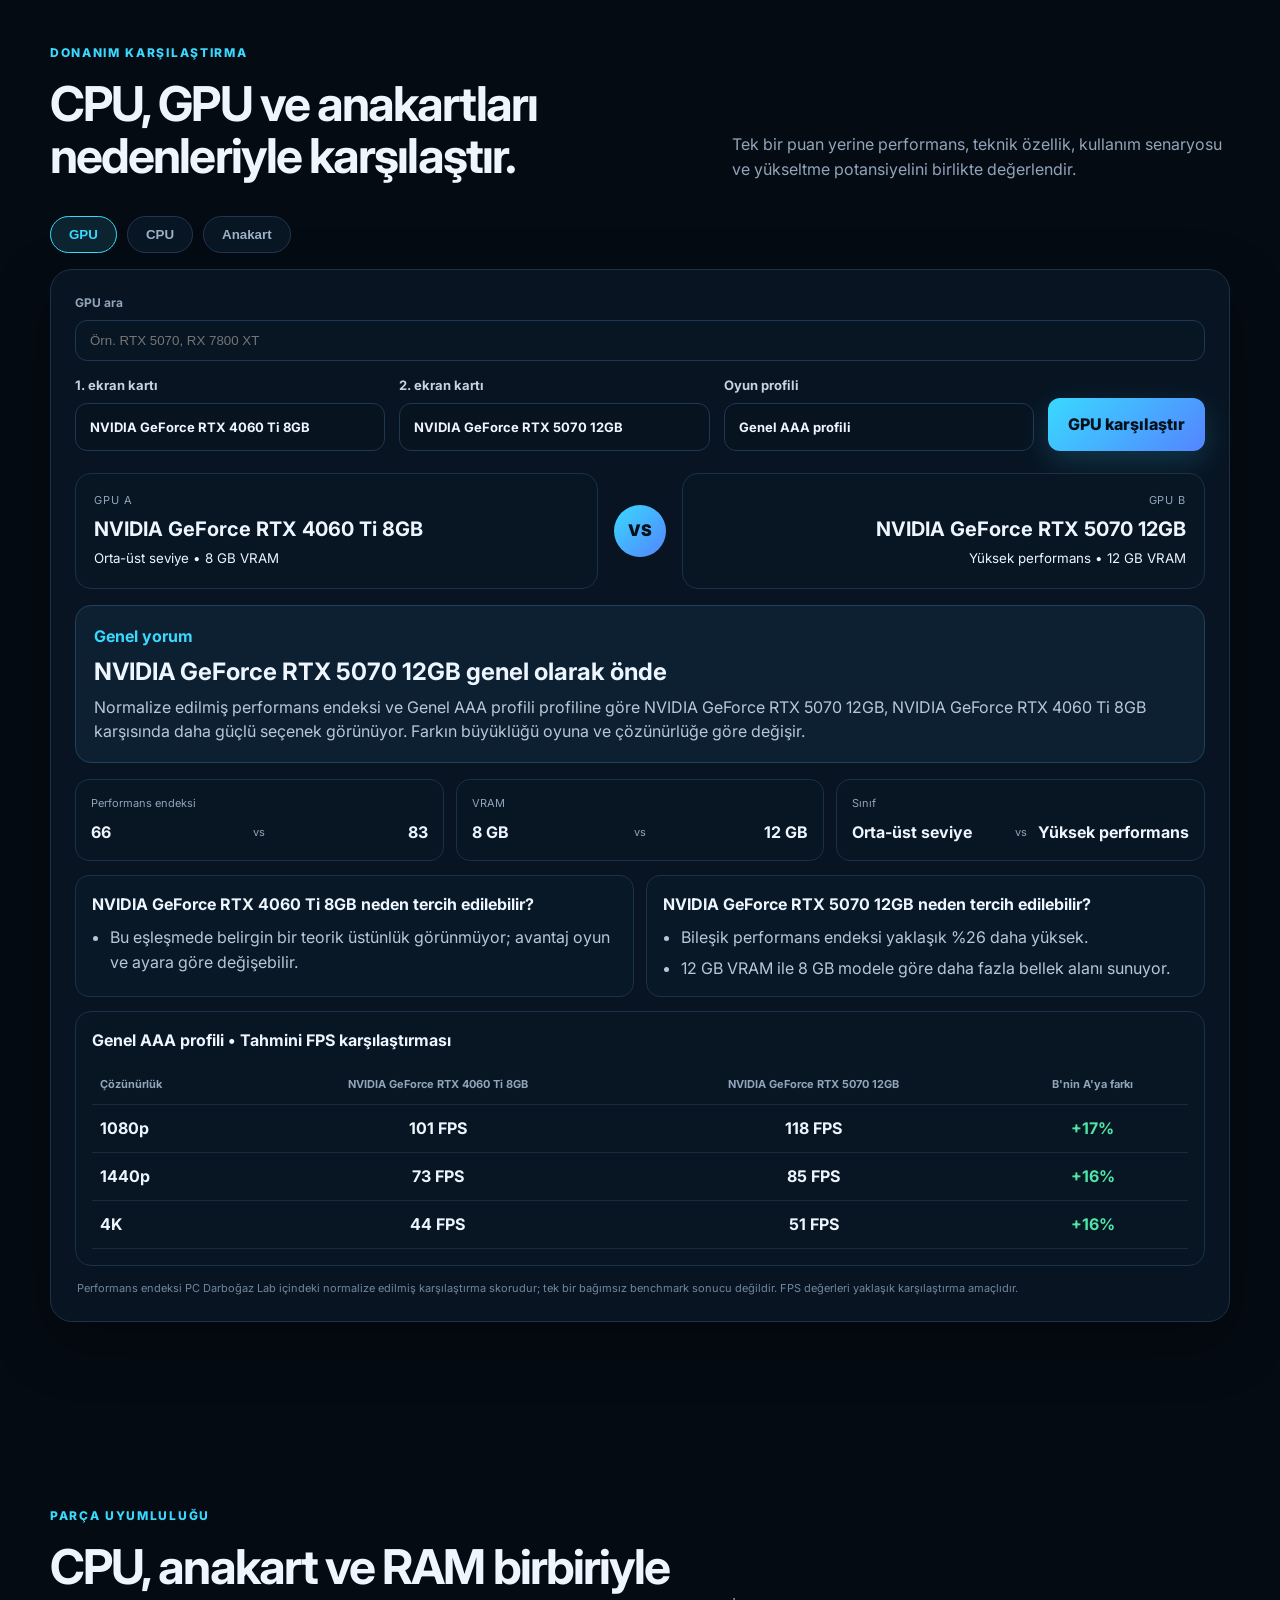
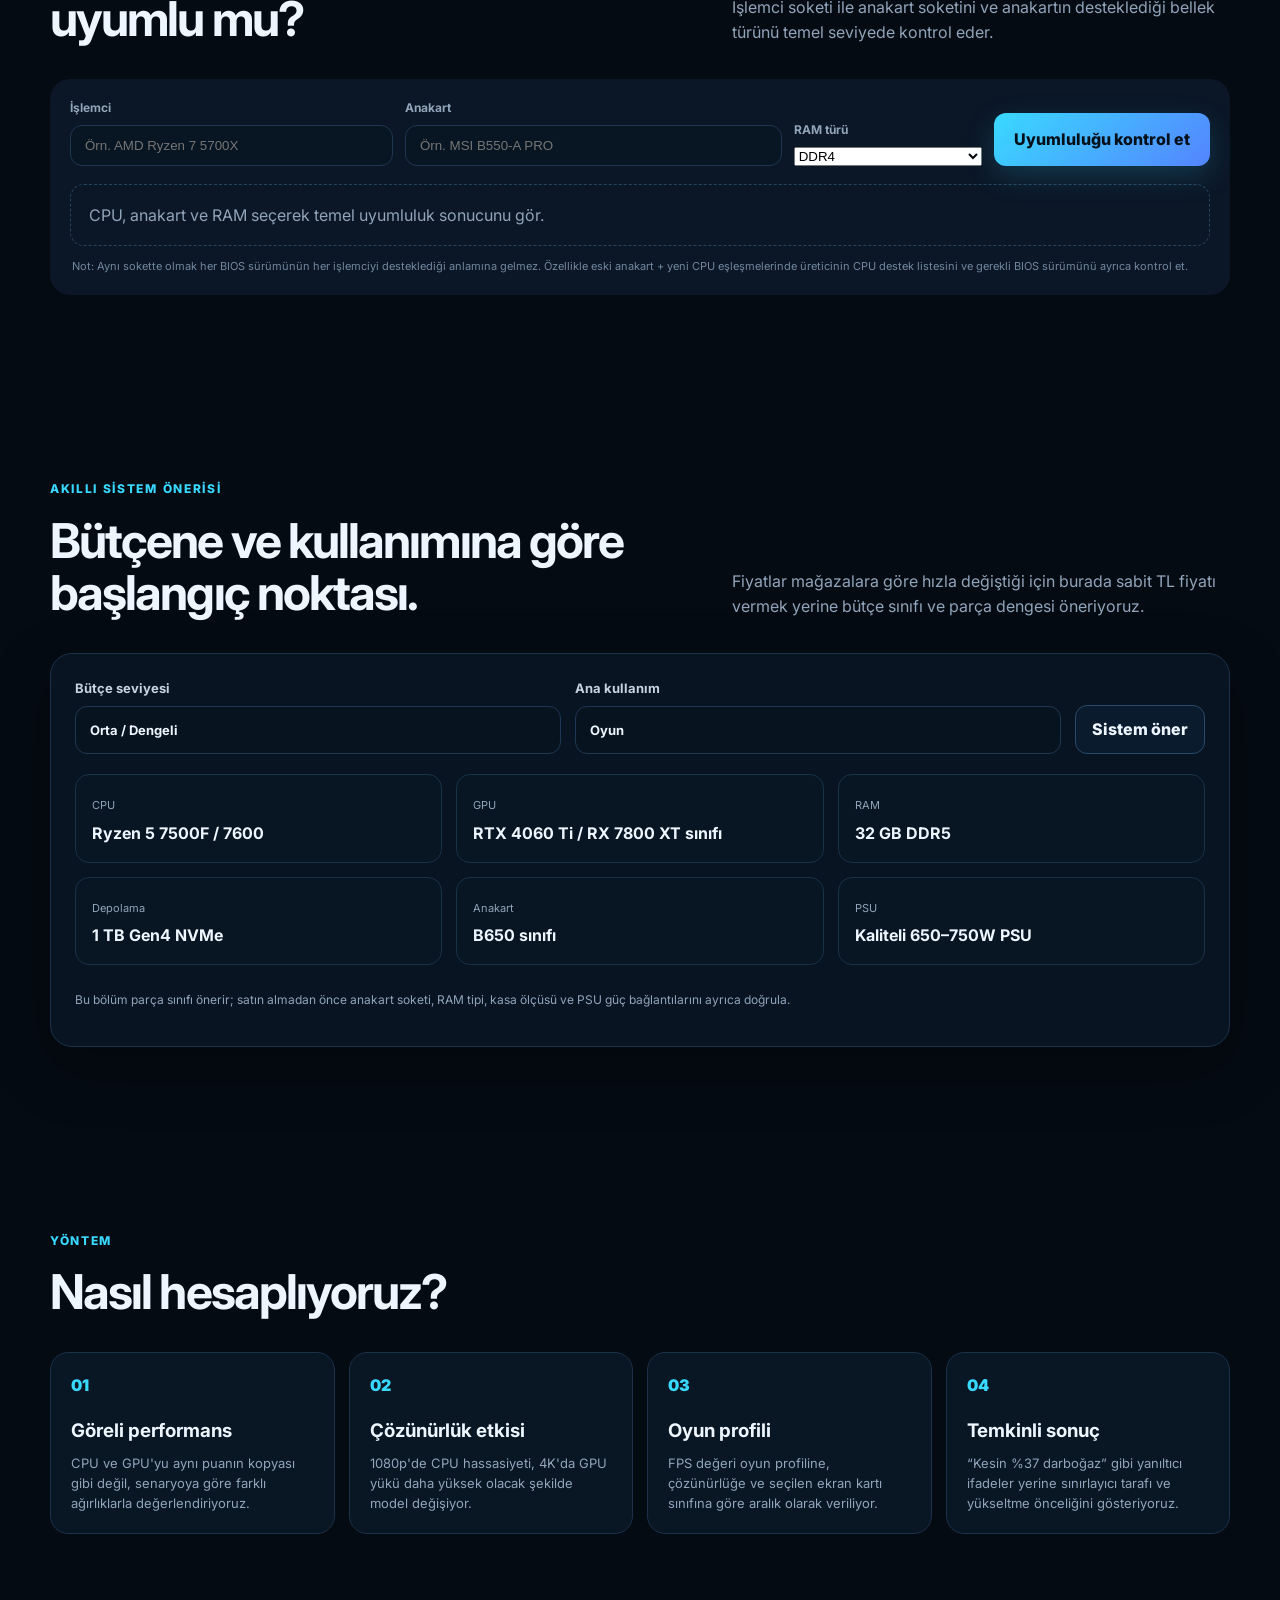
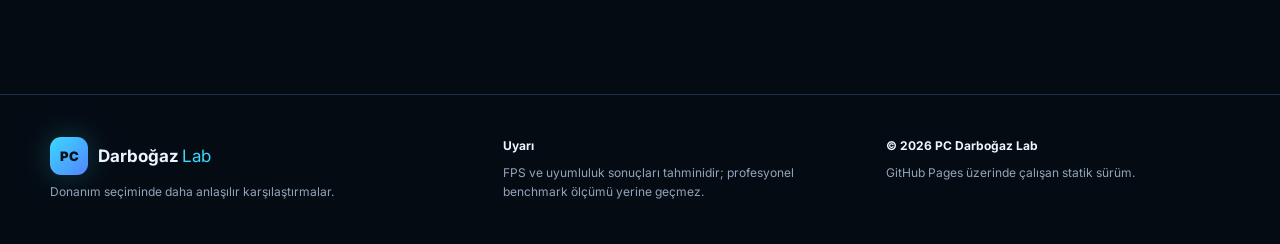
==== commit 39c7cff1: "Add files via upload" ====
--- a/index.html
+++ b/index.html
@@ -58,6 +58,7 @@
       <nav class="nav-links" aria-label="Ana menü">
         <a href="#analyze">Analiz</a>
         <a href="#compare">Karşılaştırmalar</a>
+        <a href="#compatibility">Uyumluluk</a>
         <a href="#builder">Sistem Topla</a>
         <a href="#method">Nasıl Çalışır?</a>
       </nav>
@@ -171,7 +172,13 @@
             <div class="balance-track" aria-label="CPU GPU denge göstergesi">
               <span>CPU sınırlı</span><div><i id="balanceMarker"></i></div><span>GPU sınırlı</span>
             </div>
-            <div class="advice-box"><b>Yükseltme notu</b><p id="adviceText"></p></div>
+            <div class="advice-box"><b>Yükseltme notu</b><p id="adviceText"></p>
+
+            <div class="result-actions">
+              <button type="button" id="shareAnalysisBtn" class="secondary-btn">Analizi paylaş</button>
+              <span id="shareStatus" class="share-status" aria-live="polite"></span>
+            </div>
+</div>
           </div>
         </div>
       </div>
@@ -195,6 +202,7 @@
 
       <div class="compare-panel active" data-compare-panel="gpu">
         <div class="compare-card">
+          <div class="compare-search"><label>GPU ara<input id="filterGpu" type="search" placeholder="Örn. RTX 5070, RX 7800 XT"></label></div>
           <div class="compare-controls">
             <label>1. ekran kartı<select id="compareGpuA"></select></label>
             <label>2. ekran kartı<select id="compareGpuB"></select></label>
@@ -208,6 +216,7 @@
 
       <div class="compare-panel" data-compare-panel="cpu">
         <div class="compare-card">
+          <div class="compare-search"><label>CPU ara<input id="filterCpu" type="search" placeholder="Örn. 5700X3D, 13600K"></label></div>
           <div class="compare-controls cpu-controls">
             <label>1. işlemci<select id="compareCpuA"></select></label>
             <label>2. işlemci<select id="compareCpuB"></select></label>
@@ -221,6 +230,7 @@
 
       <div class="compare-panel" data-compare-panel="motherboard">
         <div class="compare-card">
+          <div class="compare-search"><label>Anakart ara<input id="filterBoard" type="search" placeholder="Örn. B550, B650 Tomahawk"></label></div>
           <div class="compare-controls board-controls">
             <label>1. anakart<select id="compareBoardA"></select></label>
             <label>2. anakart<select id="compareBoardB"></select></label>
@@ -230,6 +240,46 @@
           <div id="compareBoardOutput" class="compare-output" aria-live="polite"></div>
           <p class="fineprint compare-disclaimer">Anakartlarda “FPS benchmark kazananı” göstermek doğru değildir. Karşılaştırma VRM, platform, bellek, PCIe/M.2, Wi‑Fi, hız aşırtma ve yükseltme potansiyeline dayanır.</p>
         </div>
+      </div>
+    </section>
+
+
+    <section class="section shell" id="compatibility">
+      <div class="section-heading">
+        <div>
+          <span class="eyebrow">PARÇA UYUMLULUĞU</span>
+          <h2>CPU, anakart ve RAM birbiriyle uyumlu mu?</h2>
+        </div>
+        <p>İşlemci soketi ile anakart soketini ve anakartın desteklediği bellek türünü temel seviyede kontrol eder.</p>
+      </div>
+
+      <div class="compat-card">
+        <div class="compat-controls">
+          <label>
+            İşlemci
+            <input id="compatCpu" list="compatCpuList" placeholder="Örn. AMD Ryzen 7 5700X">
+            <datalist id="compatCpuList"></datalist>
+          </label>
+          <label>
+            Anakart
+            <input id="compatBoard" list="compatBoardList" placeholder="Örn. MSI B550-A PRO">
+            <datalist id="compatBoardList"></datalist>
+          </label>
+          <label>
+            RAM türü
+            <select id="compatRam">
+              <option value="DDR4">DDR4</option>
+              <option value="DDR5">DDR5</option>
+            </select>
+          </label>
+          <button type="button" id="compatBtn" class="primary-btn">Uyumluluğu kontrol et</button>
+        </div>
+        <div id="compatOutput" class="compat-output">
+          <div class="compat-placeholder">
+            CPU, anakart ve RAM seçerek temel uyumluluk sonucunu gör.
+          </div>
+        </div>
+        <p class="fineprint">Not: Aynı sokette olmak her BIOS sürümünün her işlemciyi desteklediği anlamına gelmez. Özellikle eski anakart + yeni CPU eşleşmelerinde üreticinin CPU destek listesini ve gerekli BIOS sürümünü ayrıca kontrol et.</p>
       </div>
     </section>
 
--- a/css/style.css
+++ b/css/style.css
@@ -77,3 +77,39 @@
 .compat-good{margin-top:14px;padding:13px 15px;border-radius:12px;background:rgba(78,230,168,.08);border:1px solid rgba(78,230,168,.25);color:#aef3d3}
 @media(max-width:820px){.compare-tech-grid{grid-template-columns:1fr 1fr}.score-row{grid-template-columns:1fr 2fr auto}}
 @media(max-width:520px){.compare-tech-grid{grid-template-columns:1fr}.compare-tab{flex:1}.score-row{grid-template-columns:1fr auto}.score-track{grid-column:1/-1;grid-row:2}}
+
+
+/* v3 - search, compatibility, share */
+.compare-search{margin:0 0 14px}
+.compare-search label{display:grid;gap:7px;color:var(--muted);font-size:12px;font-weight:700}
+.compare-search input,
+.compat-controls input{width:100%;box-sizing:border-box;background:#081522;border:1px solid #203753;color:var(--text);border-radius:12px;padding:12px 14px;outline:none}
+.compare-search input:focus,
+.compat-controls input:focus{border-color:var(--cyan);box-shadow:0 0 0 3px rgba(57,217,255,.08)}
+.result-actions{display:flex;align-items:center;gap:12px;margin-top:16px;flex-wrap:wrap}
+.secondary-btn{border:1px solid #294a69;background:#0a1b2d;color:var(--text);border-radius:12px;padding:11px 16px;font-weight:800;cursor:pointer}
+.secondary-btn:hover{border-color:var(--cyan);color:var(--cyan)}
+.share-status{font-size:12px;color:var(--green)}
+.compat-card{background:var(--card);border:1px solid var(--border);border-radius:20px;padding:20px}
+.compat-controls{display:grid;grid-template-columns:1.2fr 1.4fr .7fr auto;gap:12px;align-items:end}
+.compat-controls label{display:grid;gap:7px;color:var(--muted);font-size:12px;font-weight:700}
+.compat-controls select{width:100%}
+.compat-output{margin-top:18px}
+.compat-placeholder{padding:18px;border:1px dashed #29445f;border-radius:14px;color:var(--muted)}
+.compat-result{display:grid;gap:14px}
+.compat-banner{padding:16px 18px;border-radius:14px;border:1px solid}
+.compat-banner.good{background:rgba(78,230,168,.08);border-color:rgba(78,230,168,.28);color:#b8f5dc}
+.compat-banner.bad{background:rgba(255,126,145,.08);border-color:rgba(255,126,145,.30);color:#ffc1cb}
+.compat-banner.warn{background:rgba(255,184,77,.08);border-color:rgba(255,184,77,.30);color:#ffdb9e}
+.compat-banner h3{margin:0 0 6px;color:inherit}
+.compat-grid{display:grid;grid-template-columns:repeat(3,1fr);gap:12px}
+.compat-item{background:#081522;border:1px solid #1a314a;border-radius:14px;padding:14px}
+.compat-item span{display:block;color:var(--muted);font-size:11px}
+.compat-item strong{display:block;margin-top:5px}
+@media(max-width:850px){
+  .compat-controls{grid-template-columns:1fr 1fr}
+  .compat-grid{grid-template-columns:1fr}
+}
+@media(max-width:560px){
+  .compat-controls{grid-template-columns:1fr}
+}
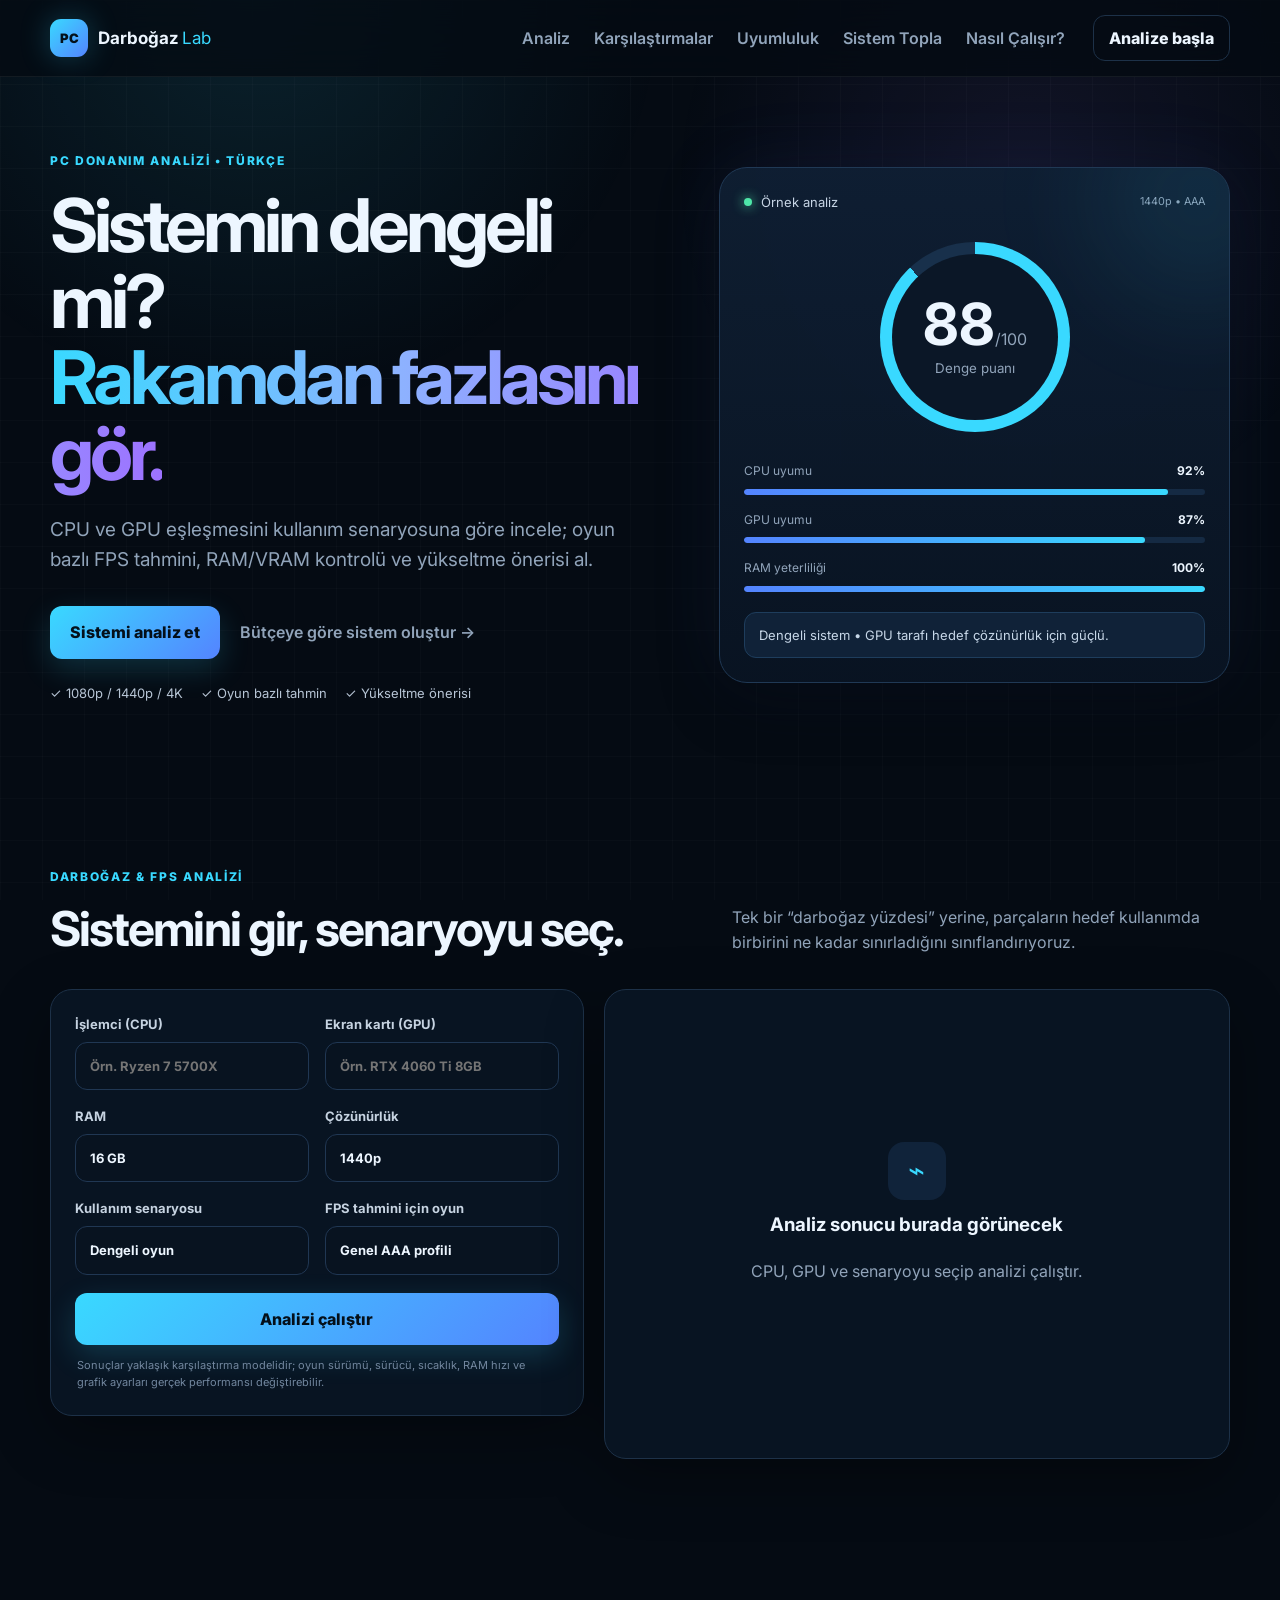
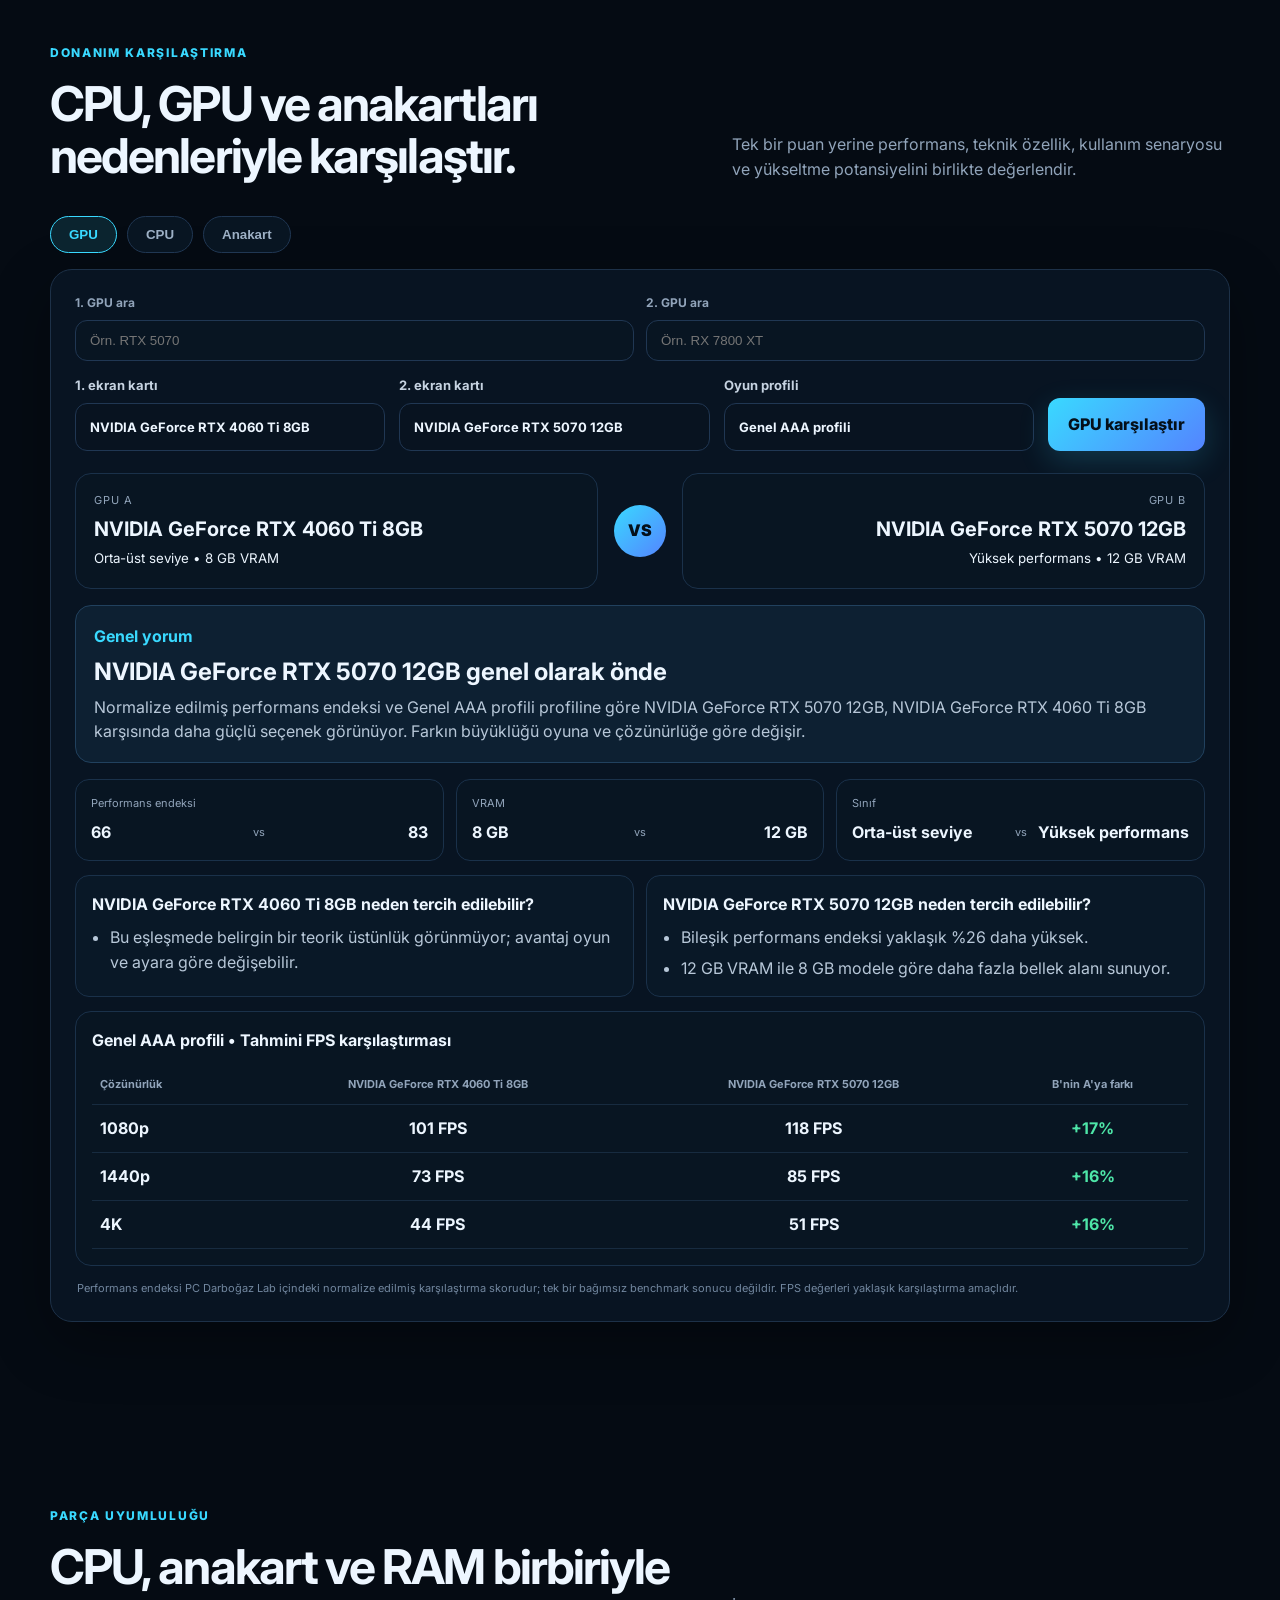
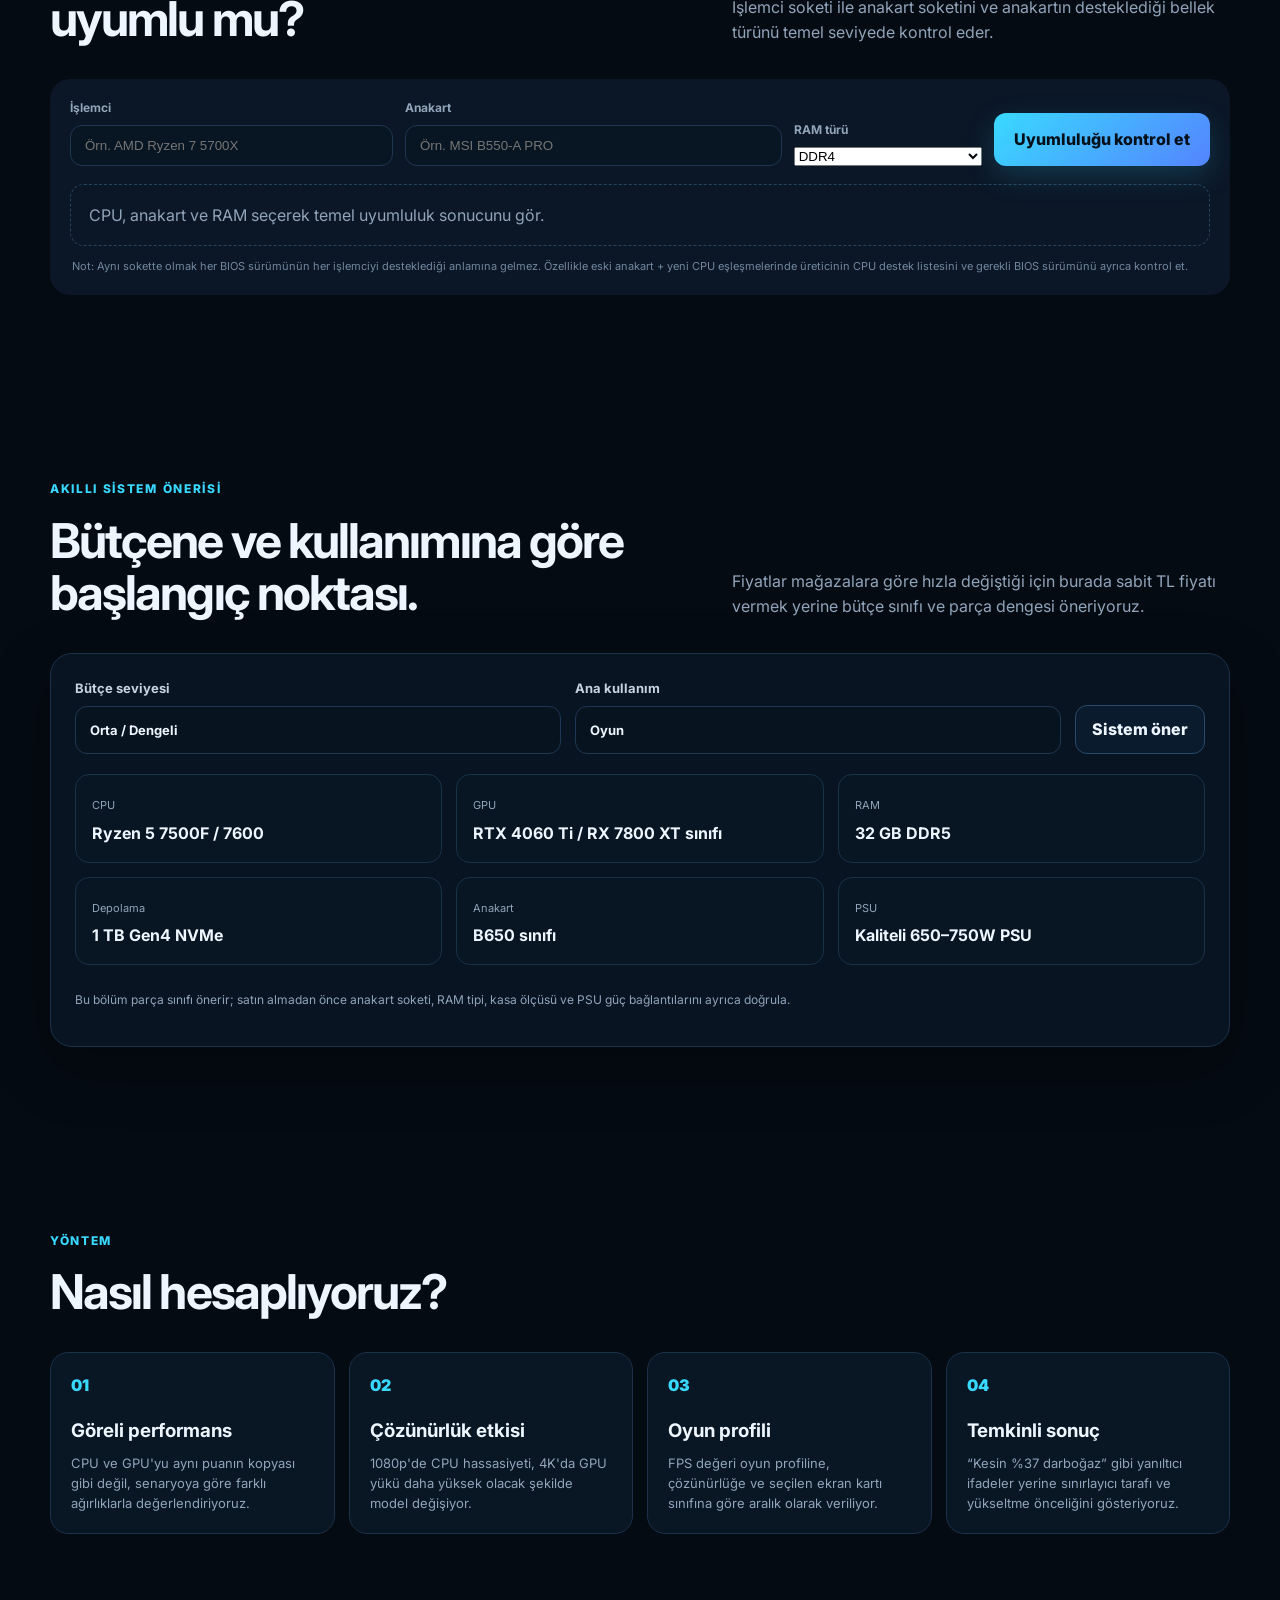
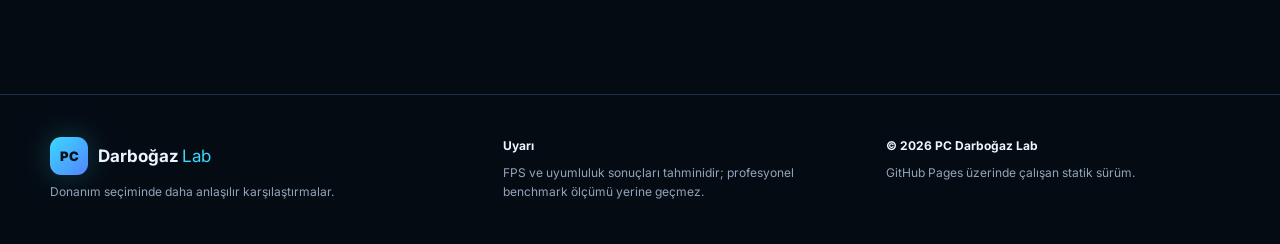
==== commit 48766c99: "Add files via upload" ====
--- a/index.html
+++ b/index.html
@@ -202,7 +202,10 @@
 
       <div class="compare-panel active" data-compare-panel="gpu">
         <div class="compare-card">
-          <div class="compare-search"><label>GPU ara<input id="filterGpu" type="search" placeholder="Örn. RTX 5070, RX 7800 XT"></label></div>
+          <div class="compare-search-grid">
+            <label>1. GPU ara<input id="filterGpuA" type="search" placeholder="Örn. RTX 5070"></label>
+            <label>2. GPU ara<input id="filterGpuB" type="search" placeholder="Örn. RX 7800 XT"></label>
+          </div>
           <div class="compare-controls">
             <label>1. ekran kartı<select id="compareGpuA"></select></label>
             <label>2. ekran kartı<select id="compareGpuB"></select></label>
@@ -216,7 +219,10 @@
 
       <div class="compare-panel" data-compare-panel="cpu">
         <div class="compare-card">
-          <div class="compare-search"><label>CPU ara<input id="filterCpu" type="search" placeholder="Örn. 5700X3D, 13600K"></label></div>
+          <div class="compare-search-grid">
+            <label>1. CPU ara<input id="filterCpuA" type="search" placeholder="Örn. 5700X3D"></label>
+            <label>2. CPU ara<input id="filterCpuB" type="search" placeholder="Örn. 13600K"></label>
+          </div>
           <div class="compare-controls cpu-controls">
             <label>1. işlemci<select id="compareCpuA"></select></label>
             <label>2. işlemci<select id="compareCpuB"></select></label>
@@ -230,7 +236,10 @@
 
       <div class="compare-panel" data-compare-panel="motherboard">
         <div class="compare-card">
-          <div class="compare-search"><label>Anakart ara<input id="filterBoard" type="search" placeholder="Örn. B550, B650 Tomahawk"></label></div>
+          <div class="compare-search-grid">
+            <label>1. Anakart ara<input id="filterBoardA" type="search" placeholder="Örn. B550-A PRO"></label>
+            <label>2. Anakart ara<input id="filterBoardB" type="search" placeholder="Örn. B650 Tomahawk"></label>
+          </div>
           <div class="compare-controls board-controls">
             <label>1. anakart<select id="compareBoardA"></select></label>
             <label>2. anakart<select id="compareBoardB"></select></label>
--- a/css/style.css
+++ b/css/style.css
@@ -113,3 +113,36 @@
 @media(max-width:560px){
   .compat-controls{grid-template-columns:1fr}
 }
+
+
+/* v3.1 - independent search boxes */
+.compare-search-grid{
+  display:grid;
+  grid-template-columns:1fr 1fr;
+  gap:12px;
+  margin:0 0 14px;
+}
+.compare-search-grid label{
+  display:grid;
+  gap:7px;
+  color:var(--muted);
+  font-size:12px;
+  font-weight:700;
+}
+.compare-search-grid input{
+  width:100%;
+  box-sizing:border-box;
+  background:#081522;
+  border:1px solid #203753;
+  color:var(--text);
+  border-radius:12px;
+  padding:12px 14px;
+  outline:none;
+}
+.compare-search-grid input:focus{
+  border-color:var(--cyan);
+  box-shadow:0 0 0 3px rgba(57,217,255,.08);
+}
+@media(max-width:650px){
+  .compare-search-grid{grid-template-columns:1fr}
+}
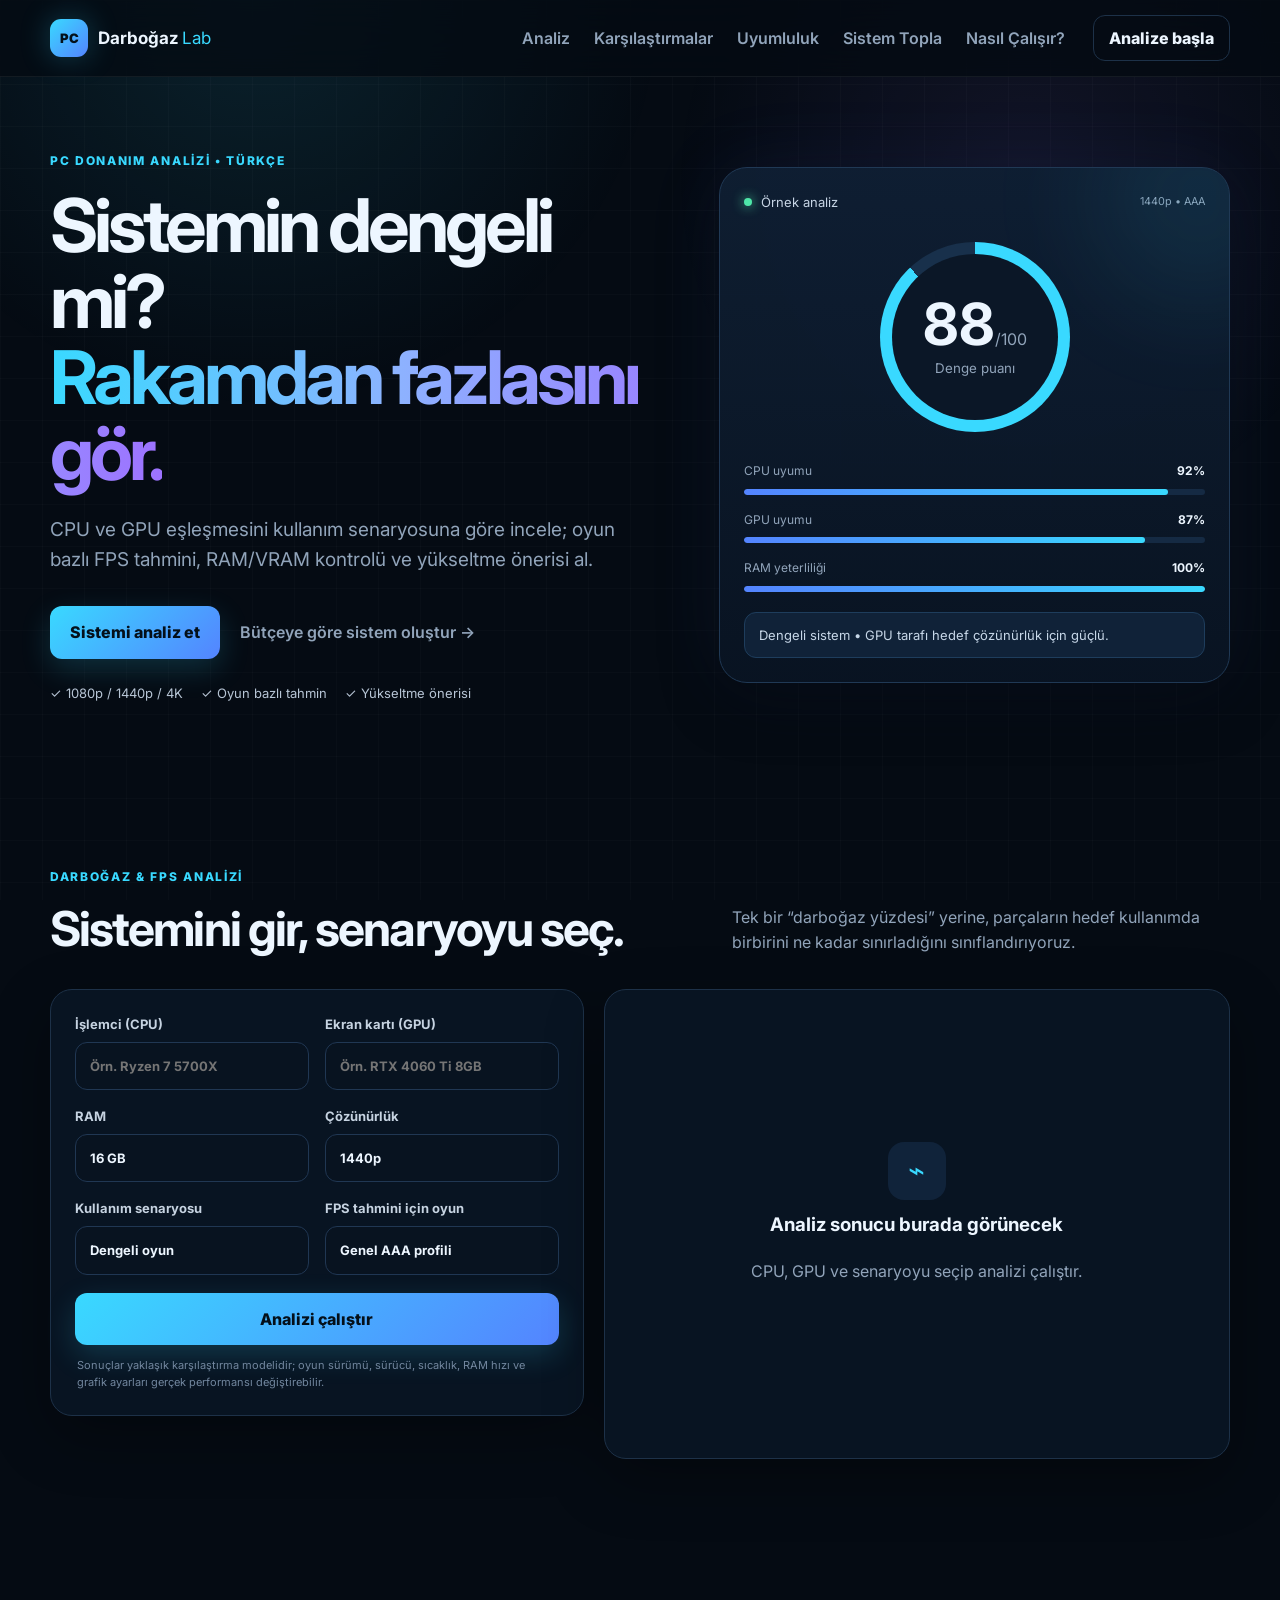
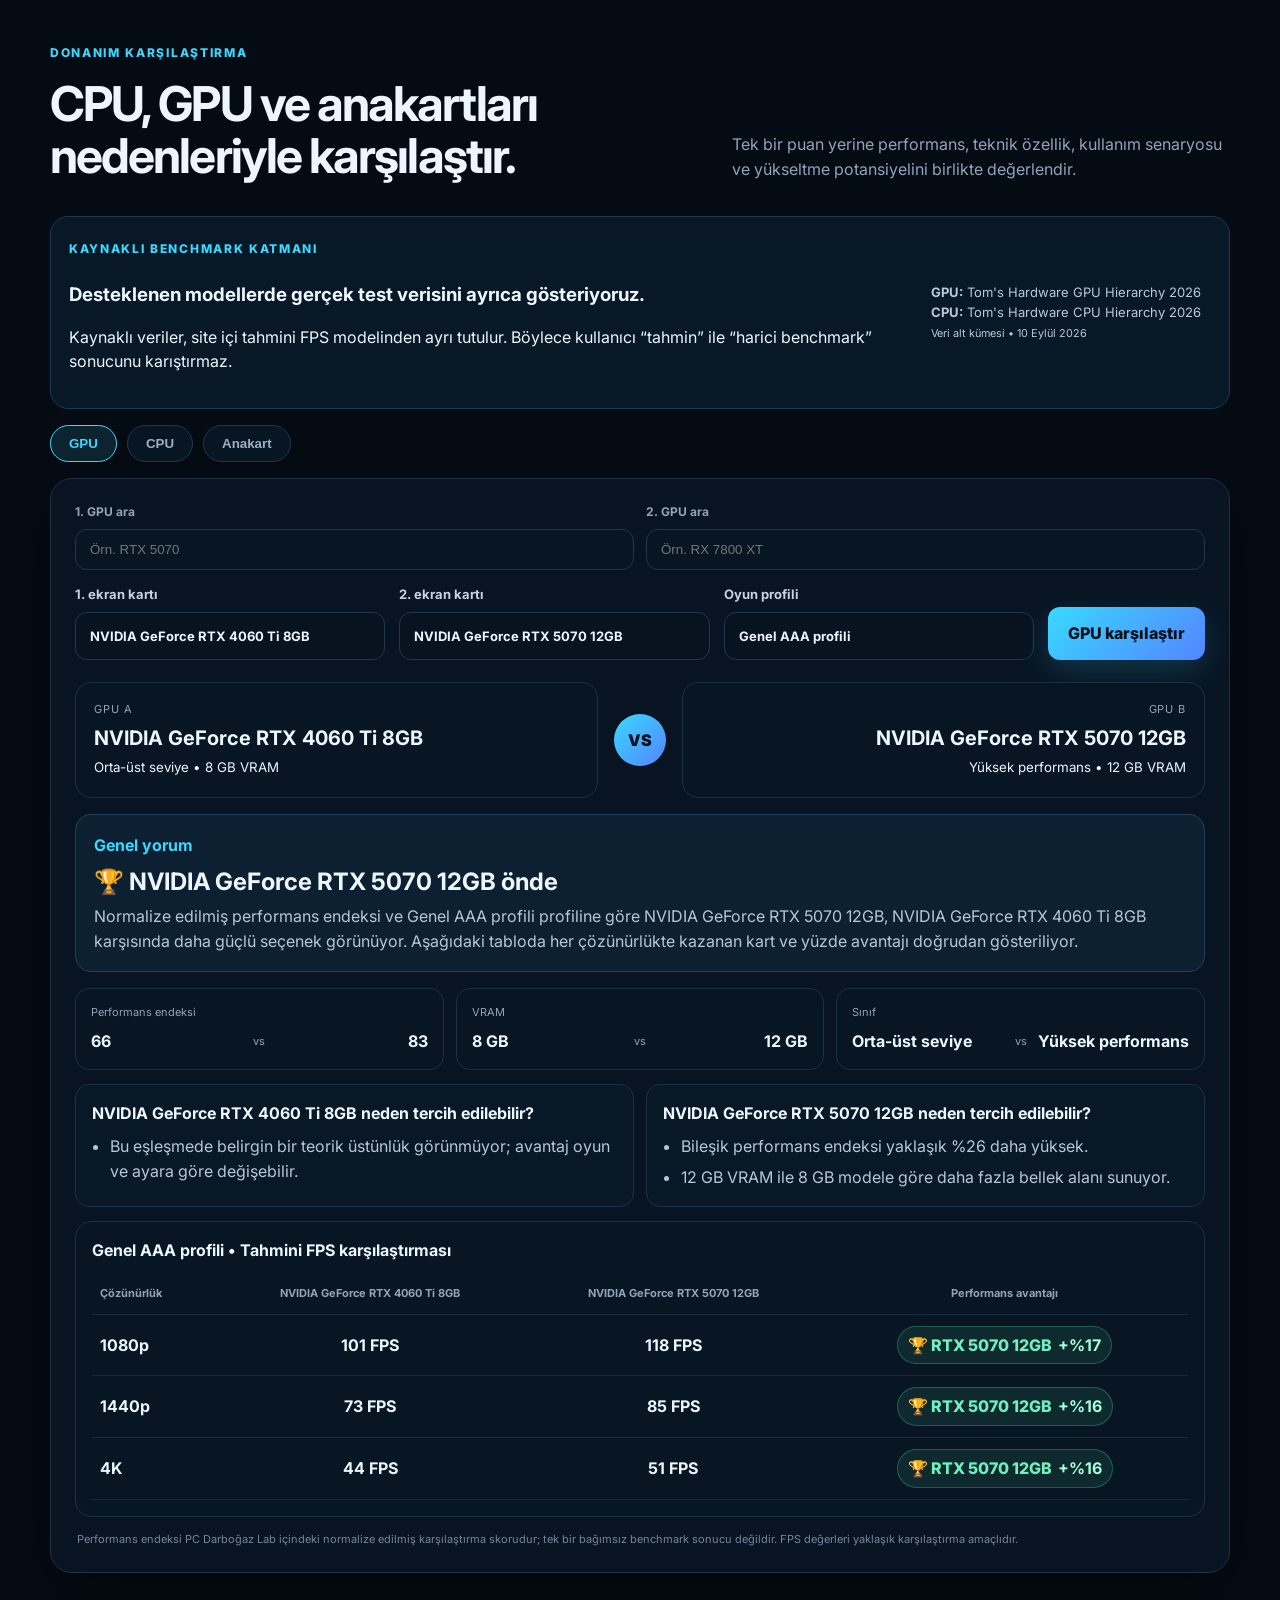
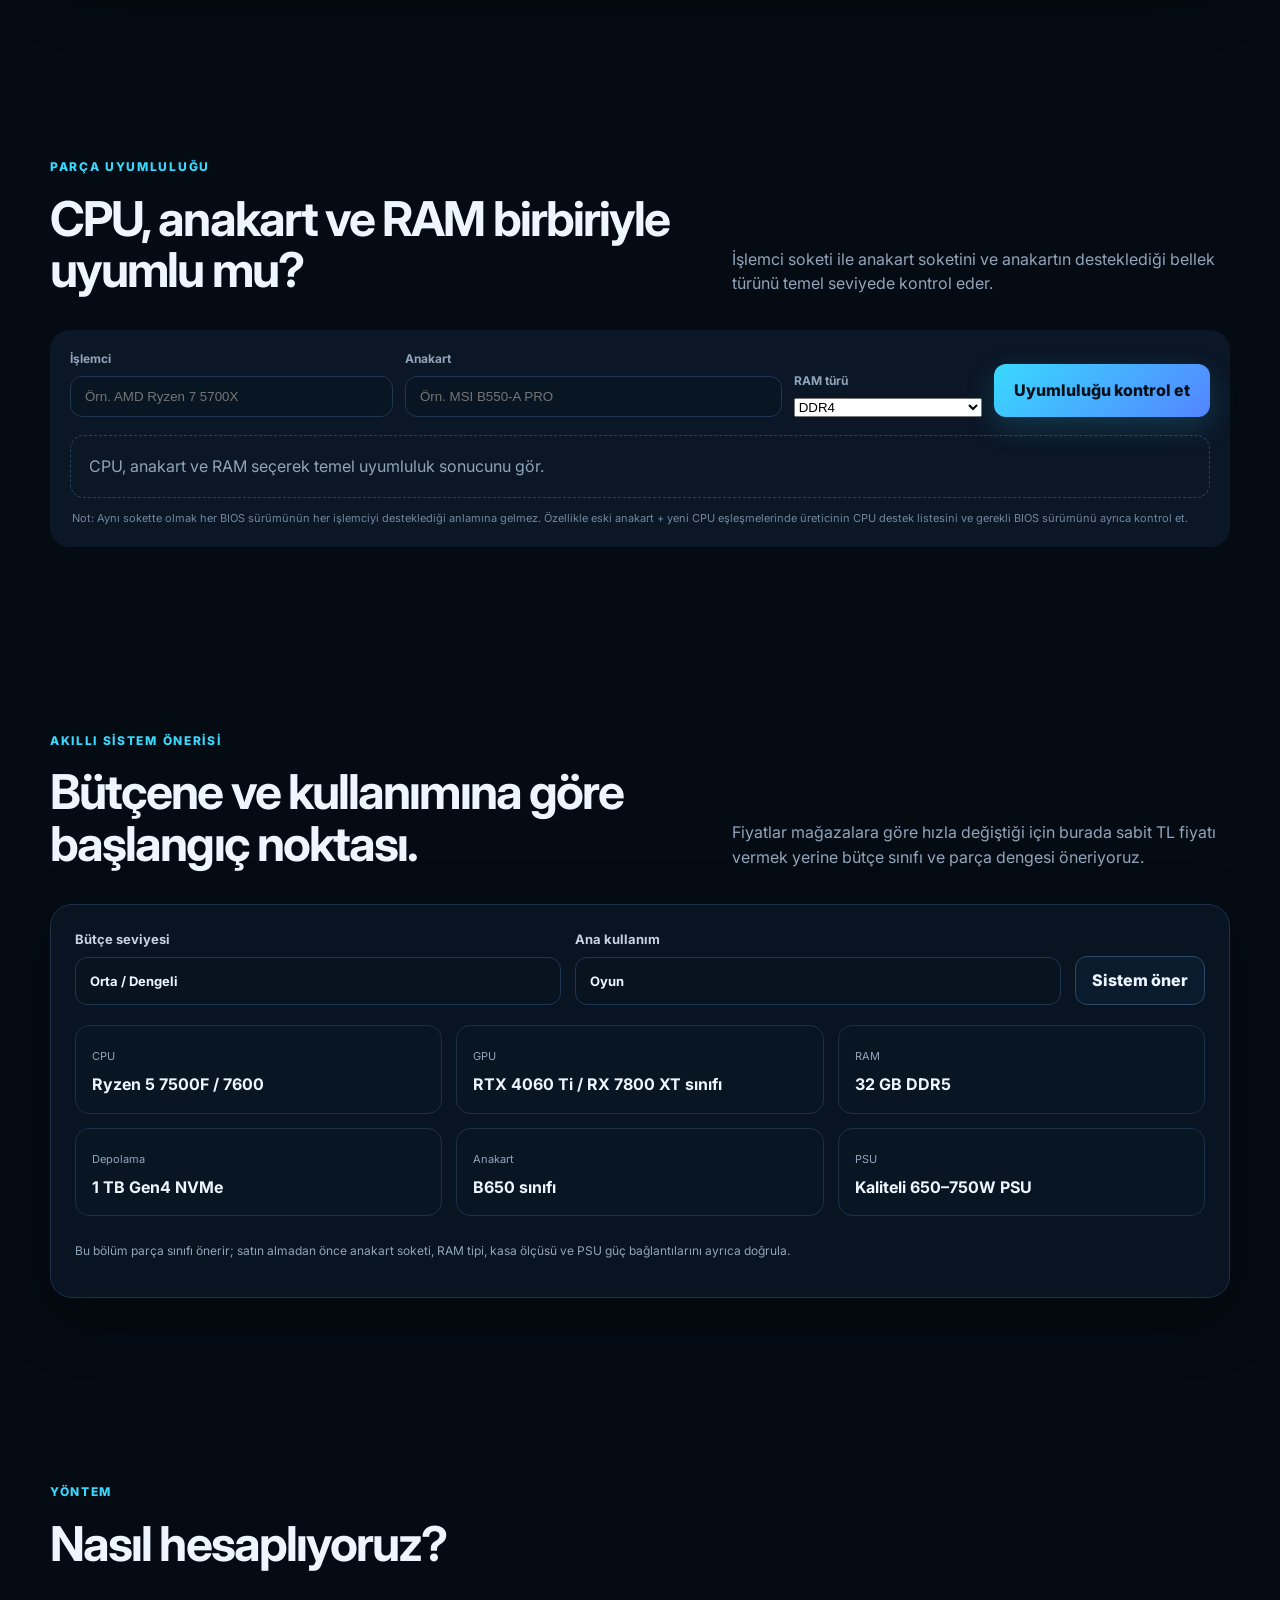
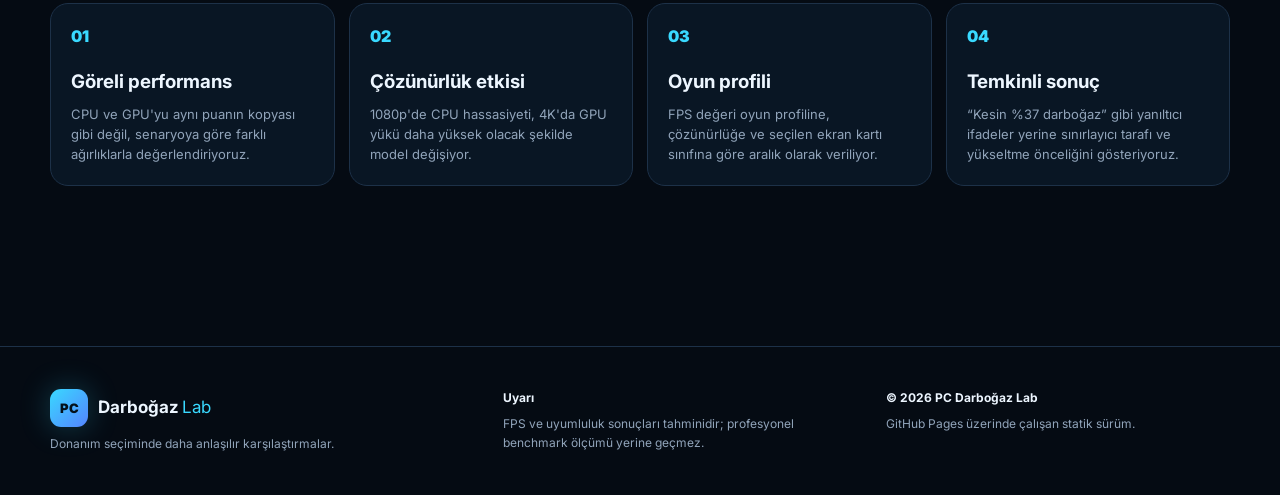
==== commit cbc8ab2a: "Add files via upload" ====
--- a/index.html
+++ b/index.html
@@ -194,6 +194,20 @@
         <p>Tek bir puan yerine performans, teknik özellik, kullanım senaryosu ve yükseltme potansiyelini birlikte değerlendir.</p>
       </div>
 
+      
+      <div class="benchmark-source-card">
+        <div>
+          <span class="eyebrow">KAYNAKLI BENCHMARK KATMANI</span>
+          <h3>Desteklenen modellerde gerçek test verisini ayrıca gösteriyoruz.</h3>
+          <p>Kaynaklı veriler, site içi tahmini FPS modelinden ayrı tutulur. Böylece kullanıcı “tahmin” ile “harici benchmark” sonucunu karıştırmaz.</p>
+        </div>
+        <div class="benchmark-source-meta">
+          <strong>GPU:</strong> Tom's Hardware GPU Hierarchy 2026<br>
+          <strong>CPU:</strong> Tom's Hardware CPU Hierarchy 2026<br>
+          <small>Veri alt kümesi • 10 Eylül 2026</small>
+        </div>
+      </div>
+
       <div class="compare-tabs" role="tablist" aria-label="Karşılaştırma türü">
         <button class="compare-tab active" type="button" data-compare-tab="gpu">GPU</button>
         <button class="compare-tab" type="button" data-compare-tab="cpu">CPU</button>
@@ -339,6 +353,7 @@
   </footer>
 
   <script src="js/data.js"></script>
+  <script src="js/benchmark-data.js"></script>
   <script src="js/app.js"></script>
 </body>
 </html>
--- a/css/style.css
+++ b/css/style.css
@@ -146,3 +146,31 @@
 @media(max-width:650px){
   .compare-search-grid{grid-template-columns:1fr}
 }
+
+/* v3.2 - clearer winner display */
+.perf-winner{
+  display:inline-flex;align-items:center;justify-content:center;gap:6px;
+  padding:6px 10px;border-radius:999px;
+  background:rgba(78,230,168,.10);
+  border:1px solid rgba(78,230,168,.28);
+  color:#6ff0bc;font-weight:800;white-space:nowrap
+}
+.perf-winner b{color:#a4ffda}
+.perf-close{
+  display:inline-flex;justify-content:center;padding:6px 10px;border-radius:999px;
+  background:rgba(157,176,197,.08);border:1px solid rgba(157,176,197,.18);
+  color:#b9c8d8;font-weight:700
+}
+.fps-table th:last-child,.fps-table td:last-child{text-align:center}
+@media(max-width:700px){.perf-winner{white-space:normal}}
+
+
+/* v3.3 benchmark source layer */
+.benchmark-source-card,.real-bench{background:#091827;border:1px solid #1d3954;border-radius:18px;padding:18px;margin:16px 0}
+.benchmark-source-card{display:flex;justify-content:space-between;gap:22px;align-items:center}
+.benchmark-source-card h3,.real-bench h4{margin:5px 0 8px}
+.benchmark-source-meta{min-width:280px;color:#b8cadb;font-size:13px}
+.real-bench-head{display:flex;justify-content:space-between;gap:16px;align-items:center;margin-bottom:12px}
+.real-bench-head a{color:var(--cyan);font-weight:800;text-decoration:none}
+.real-bench.unavailable{color:var(--muted)}
+@media(max-width:720px){.benchmark-source-card,.real-bench-head{flex-direction:column;align-items:flex-start}.benchmark-source-meta{min-width:0}}
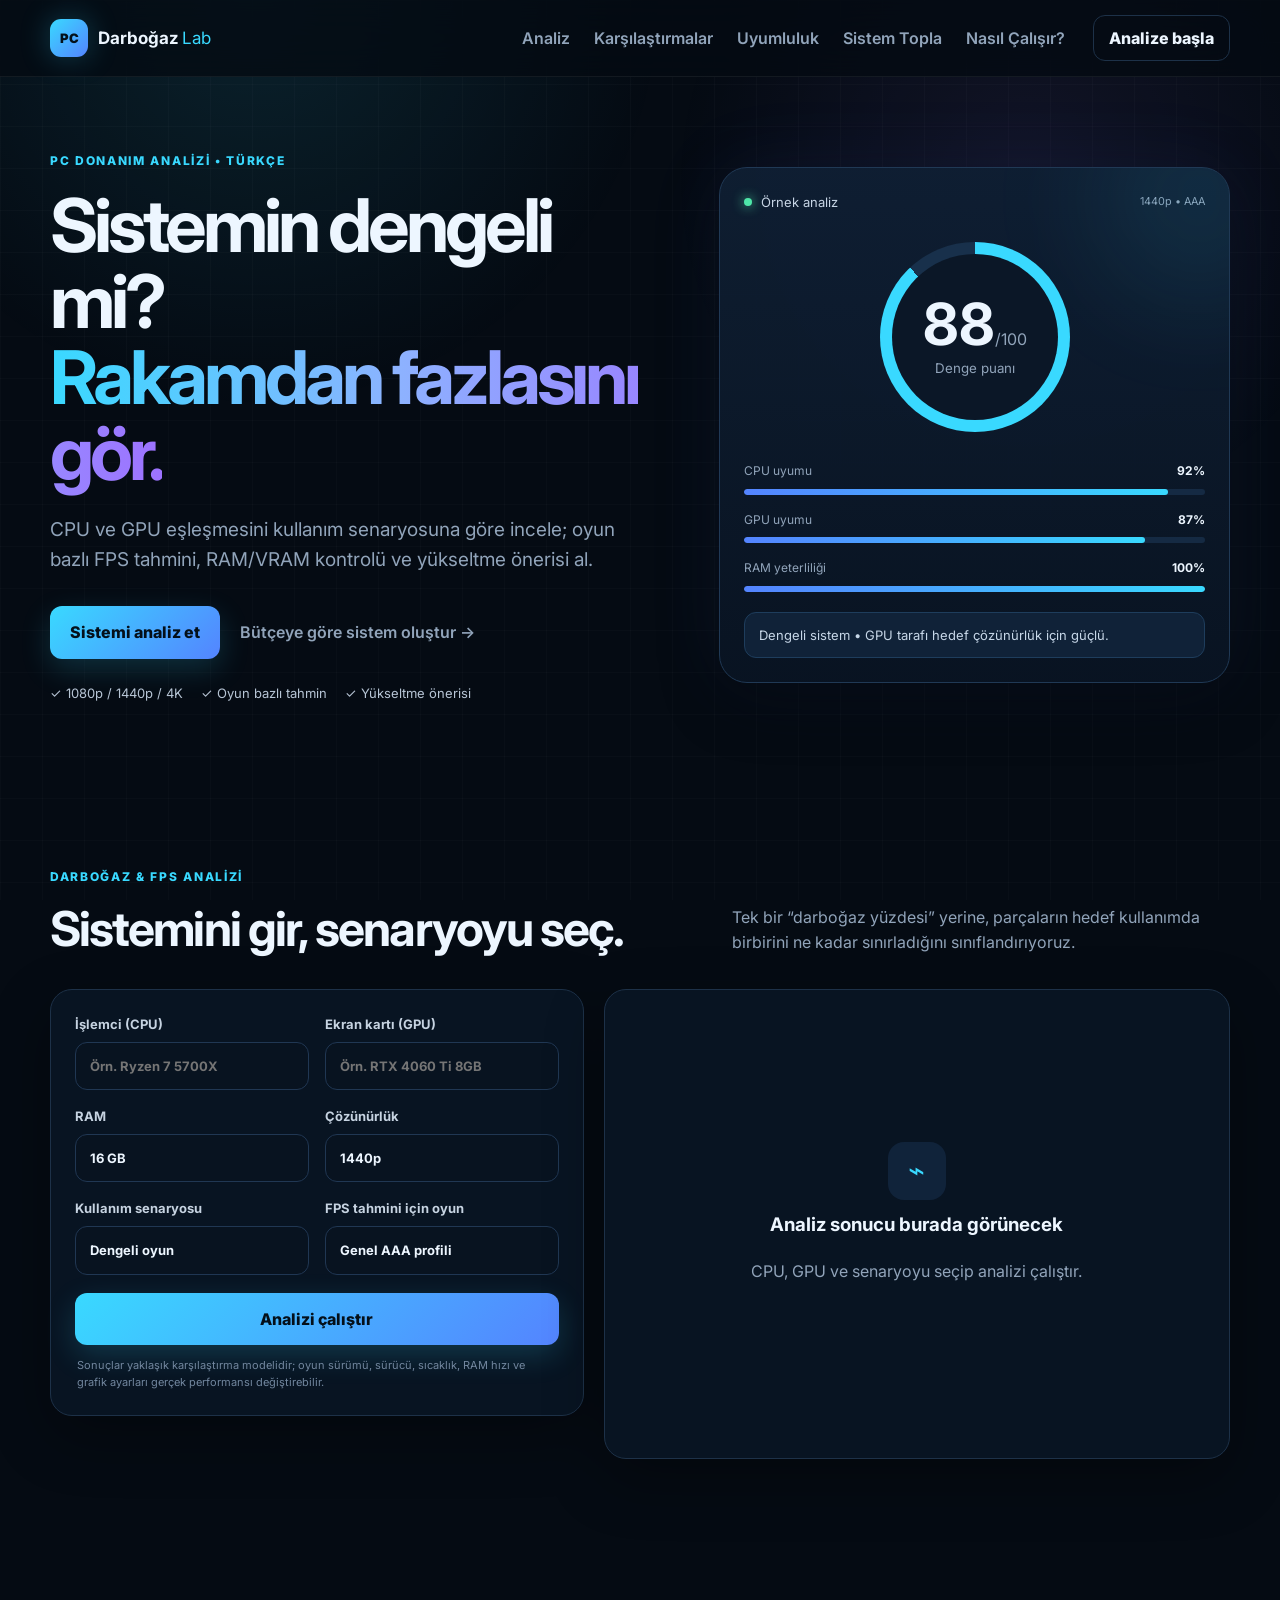
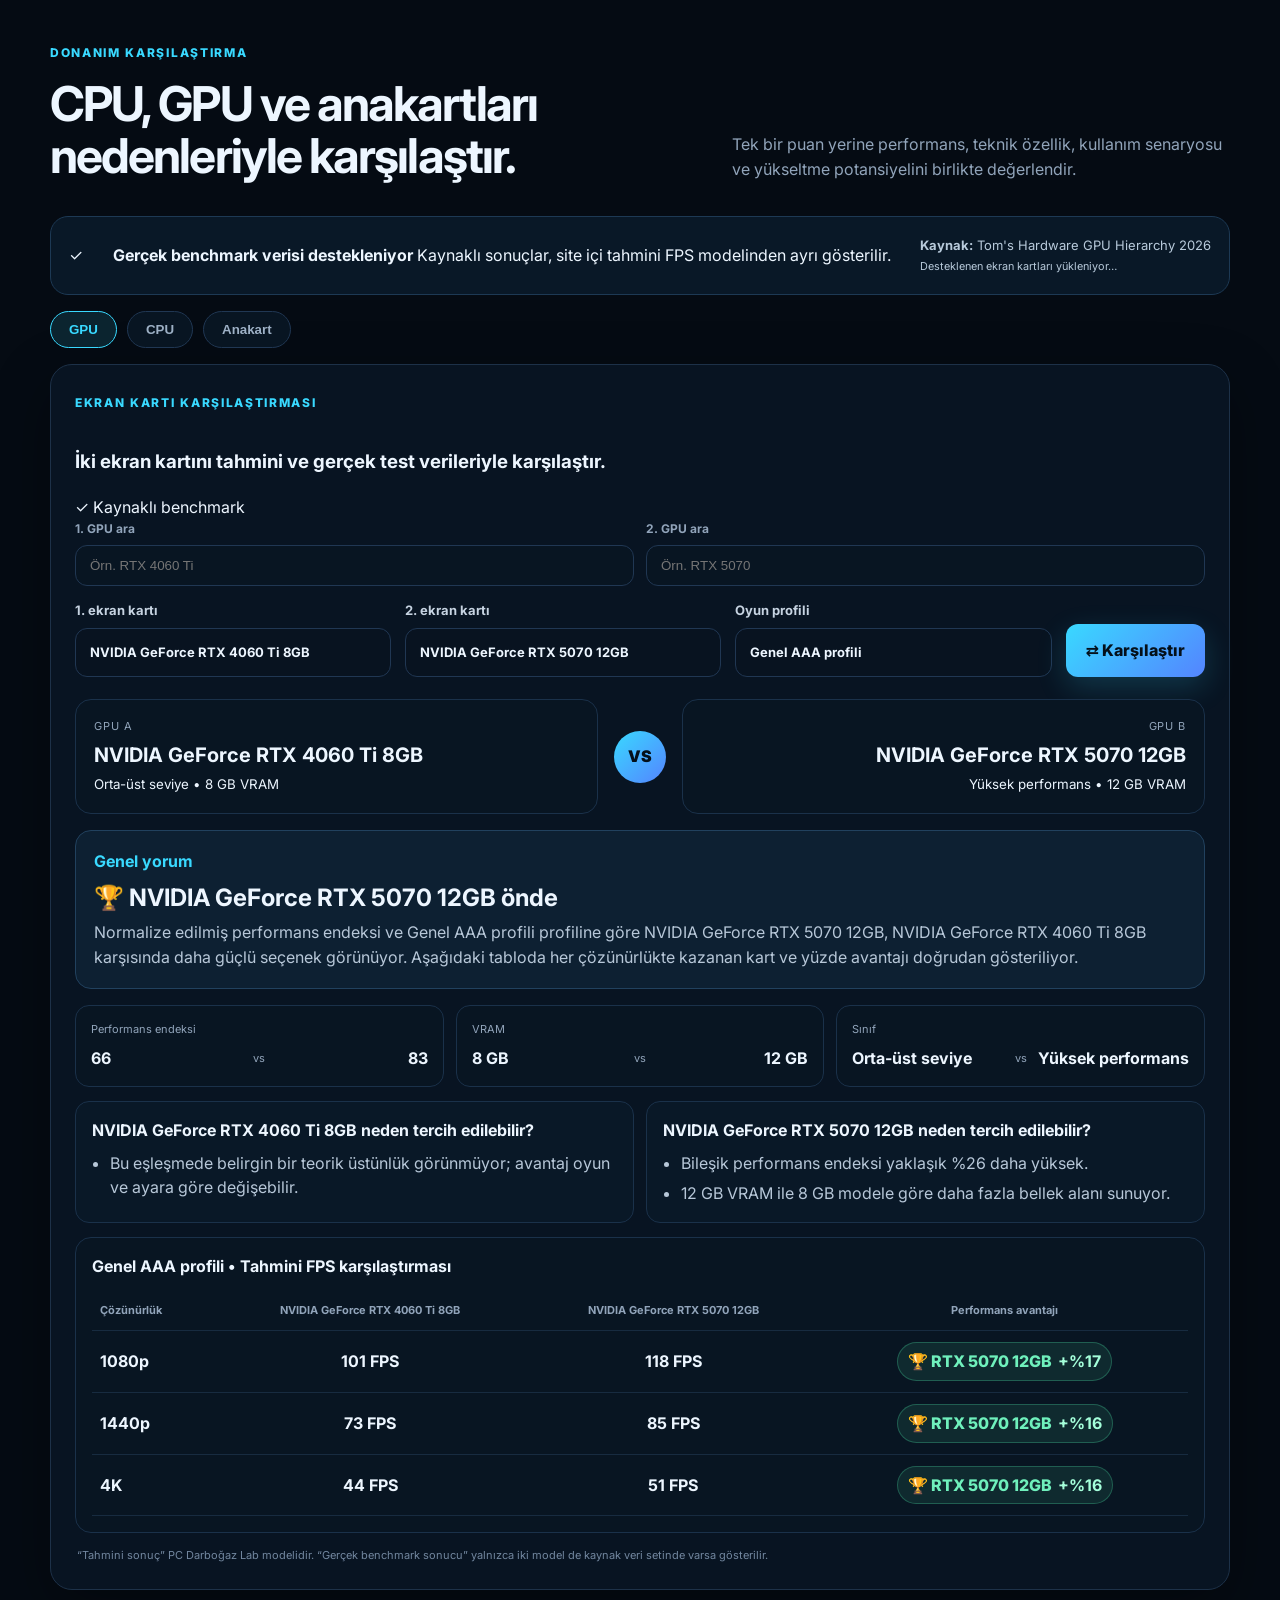
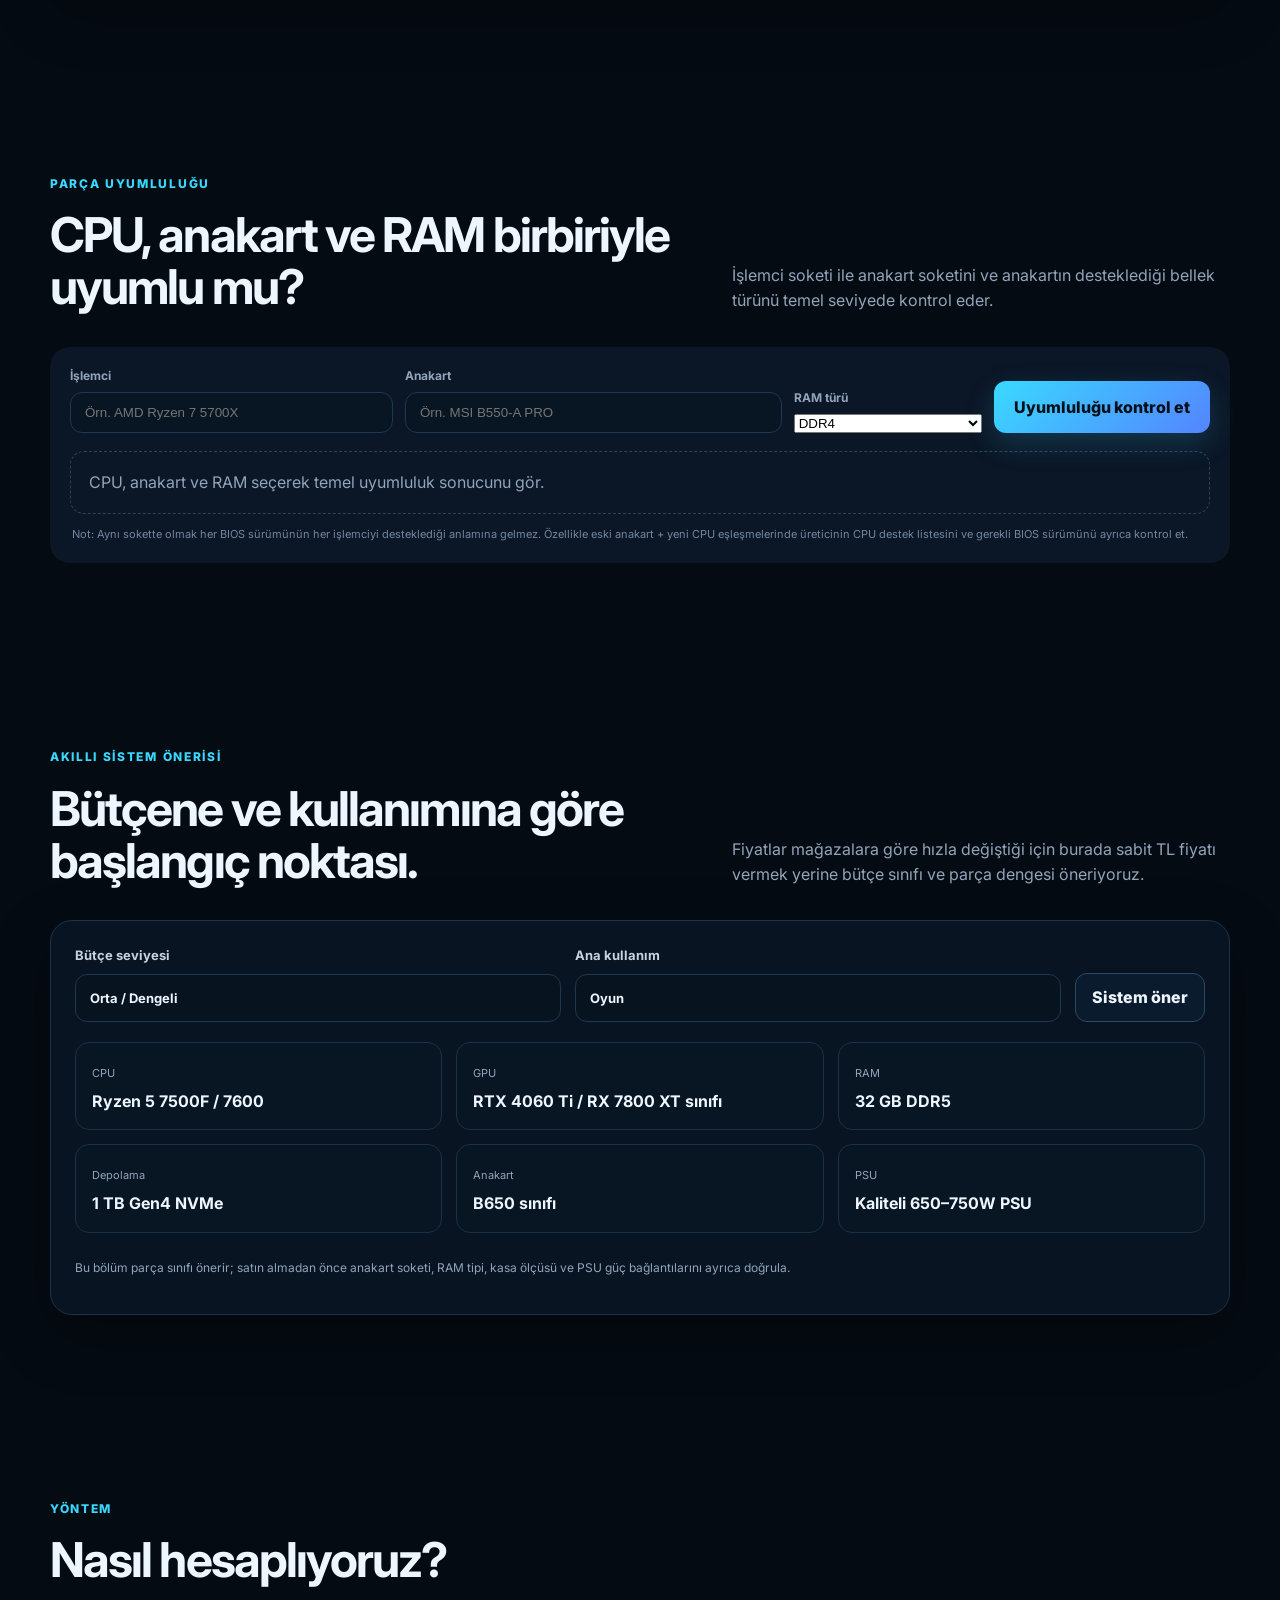
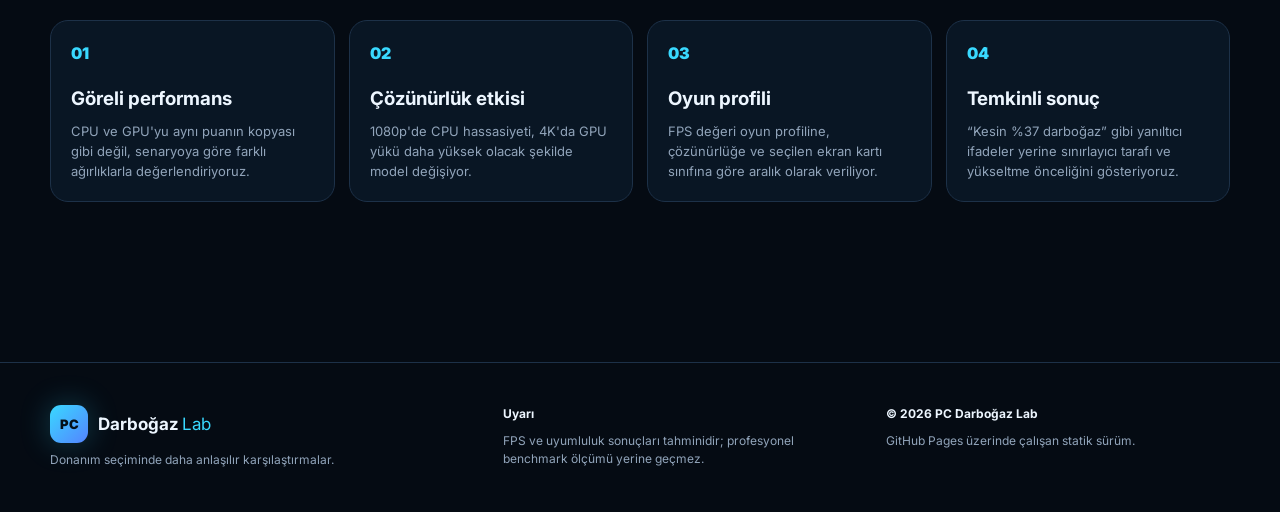
==== commit a832fdfe: "Add files via upload" ====
--- a/index.html
+++ b/index.html
@@ -195,16 +195,16 @@
       </div>
 
       
-      <div class="benchmark-source-card">
-        <div>
-          <span class="eyebrow">KAYNAKLI BENCHMARK KATMANI</span>
-          <h3>Desteklenen modellerde gerçek test verisini ayrıca gösteriyoruz.</h3>
-          <p>Kaynaklı veriler, site içi tahmini FPS modelinden ayrı tutulur. Böylece kullanıcı “tahmin” ile “harici benchmark” sonucunu karıştırmaz.</p>
+      
+      <div class="benchmark-source-card benchmark-source-card-v34">
+        <div class="bench-status-icon">✓</div>
+        <div class="bench-status-copy">
+          <strong>Gerçek benchmark verisi destekleniyor</strong>
+          <span>Kaynaklı sonuçlar, site içi tahmini FPS modelinden ayrı gösterilir.</span>
         </div>
         <div class="benchmark-source-meta">
-          <strong>GPU:</strong> Tom's Hardware GPU Hierarchy 2026<br>
-          <strong>CPU:</strong> Tom's Hardware CPU Hierarchy 2026<br>
-          <small>Veri alt kümesi • 10 Eylül 2026</small>
+          <strong>Kaynak:</strong> Tom's Hardware GPU Hierarchy 2026<br>
+          <small id="benchGpuCount">Desteklenen ekran kartları yükleniyor…</small>
         </div>
       </div>
 
@@ -214,20 +214,31 @@
         <button class="compare-tab" type="button" data-compare-tab="motherboard">Anakart</button>
       </div>
 
+      
       <div class="compare-panel active" data-compare-panel="gpu">
-        <div class="compare-card">
+        <div class="compare-card compare-card-v34">
+          <div class="gpu-compare-title">
+            <div>
+              <span class="eyebrow">EKRAN KARTI KARŞILAŞTIRMASI</span>
+              <h3>İki ekran kartını tahmini ve gerçek test verileriyle karşılaştır.</h3>
+            </div>
+            <span class="source-badge">✓ Kaynaklı benchmark</span>
+          </div>
+
           <div class="compare-search-grid">
-            <label>1. GPU ara<input id="filterGpuA" type="search" placeholder="Örn. RTX 5070"></label>
-            <label>2. GPU ara<input id="filterGpuB" type="search" placeholder="Örn. RX 7800 XT"></label>
-          </div>
-          <div class="compare-controls">
+            <label>1. GPU ara<input id="filterGpuA" type="search" placeholder="Örn. RTX 4060 Ti"></label>
+            <label>2. GPU ara<input id="filterGpuB" type="search" placeholder="Örn. RTX 5070"></label>
+          </div>
+
+          <div class="compare-controls gpu-controls-v34">
             <label>1. ekran kartı<select id="compareGpuA"></select></label>
             <label>2. ekran kartı<select id="compareGpuB"></select></label>
             <label>Oyun profili<select id="compareGame"></select></label>
-            <button type="button" id="compareBtn" class="primary-btn">GPU karşılaştır</button>
-          </div>
-          <div id="compareOutput" class="compare-output" aria-live="polite"></div>
-          <p class="fineprint compare-disclaimer">Performans endeksi PC Darboğaz Lab içindeki normalize edilmiş karşılaştırma skorudur; tek bir bağımsız benchmark sonucu değildir. FPS değerleri yaklaşık karşılaştırma amaçlıdır.</p>
+            <button type="button" id="compareBtn" class="primary-btn">⇄ Karşılaştır</button>
+          </div>
+
+          <div id="compareOutput" class="compare-output compare-output-v34" aria-live="polite"></div>
+          <p class="fineprint compare-disclaimer">“Tahmini sonuç” PC Darboğaz Lab modelidir. “Gerçek benchmark sonucu” yalnızca iki model de kaynak veri setinde varsa gösterilir.</p>
         </div>
       </div>
 
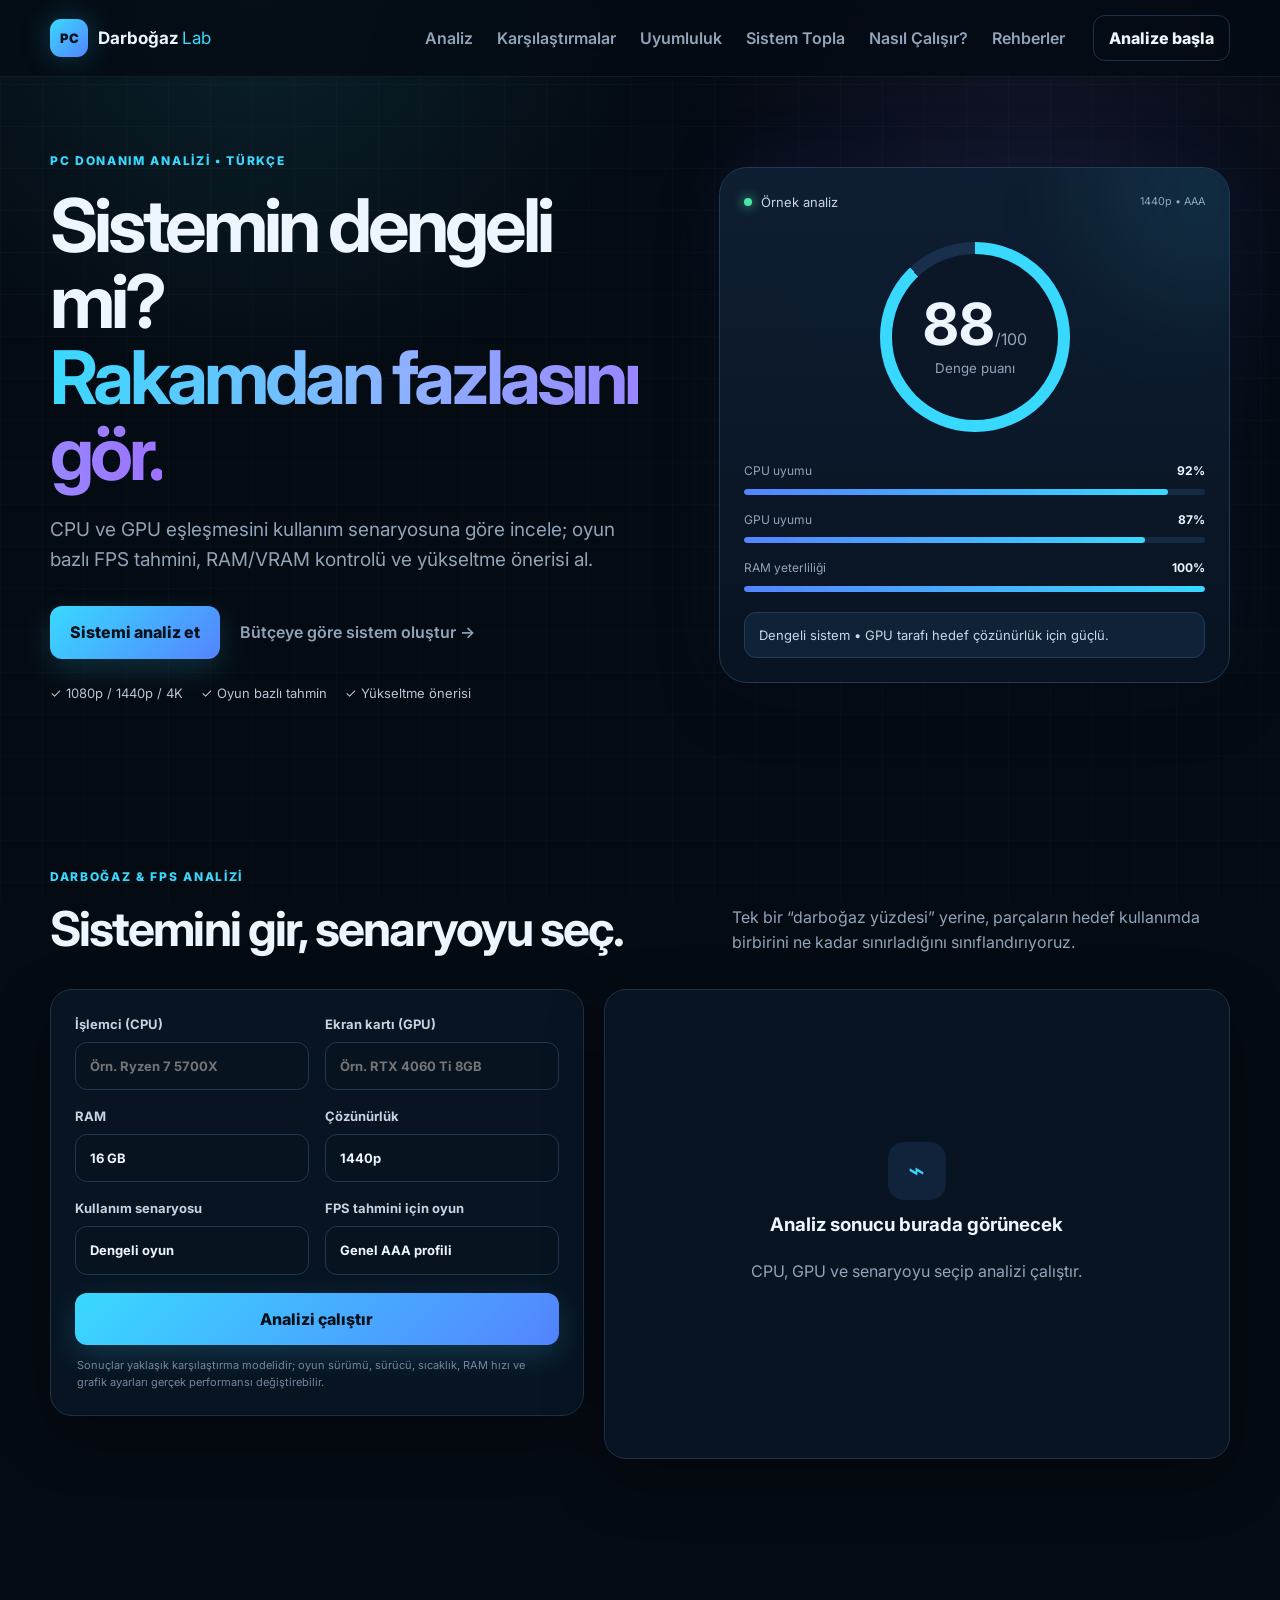
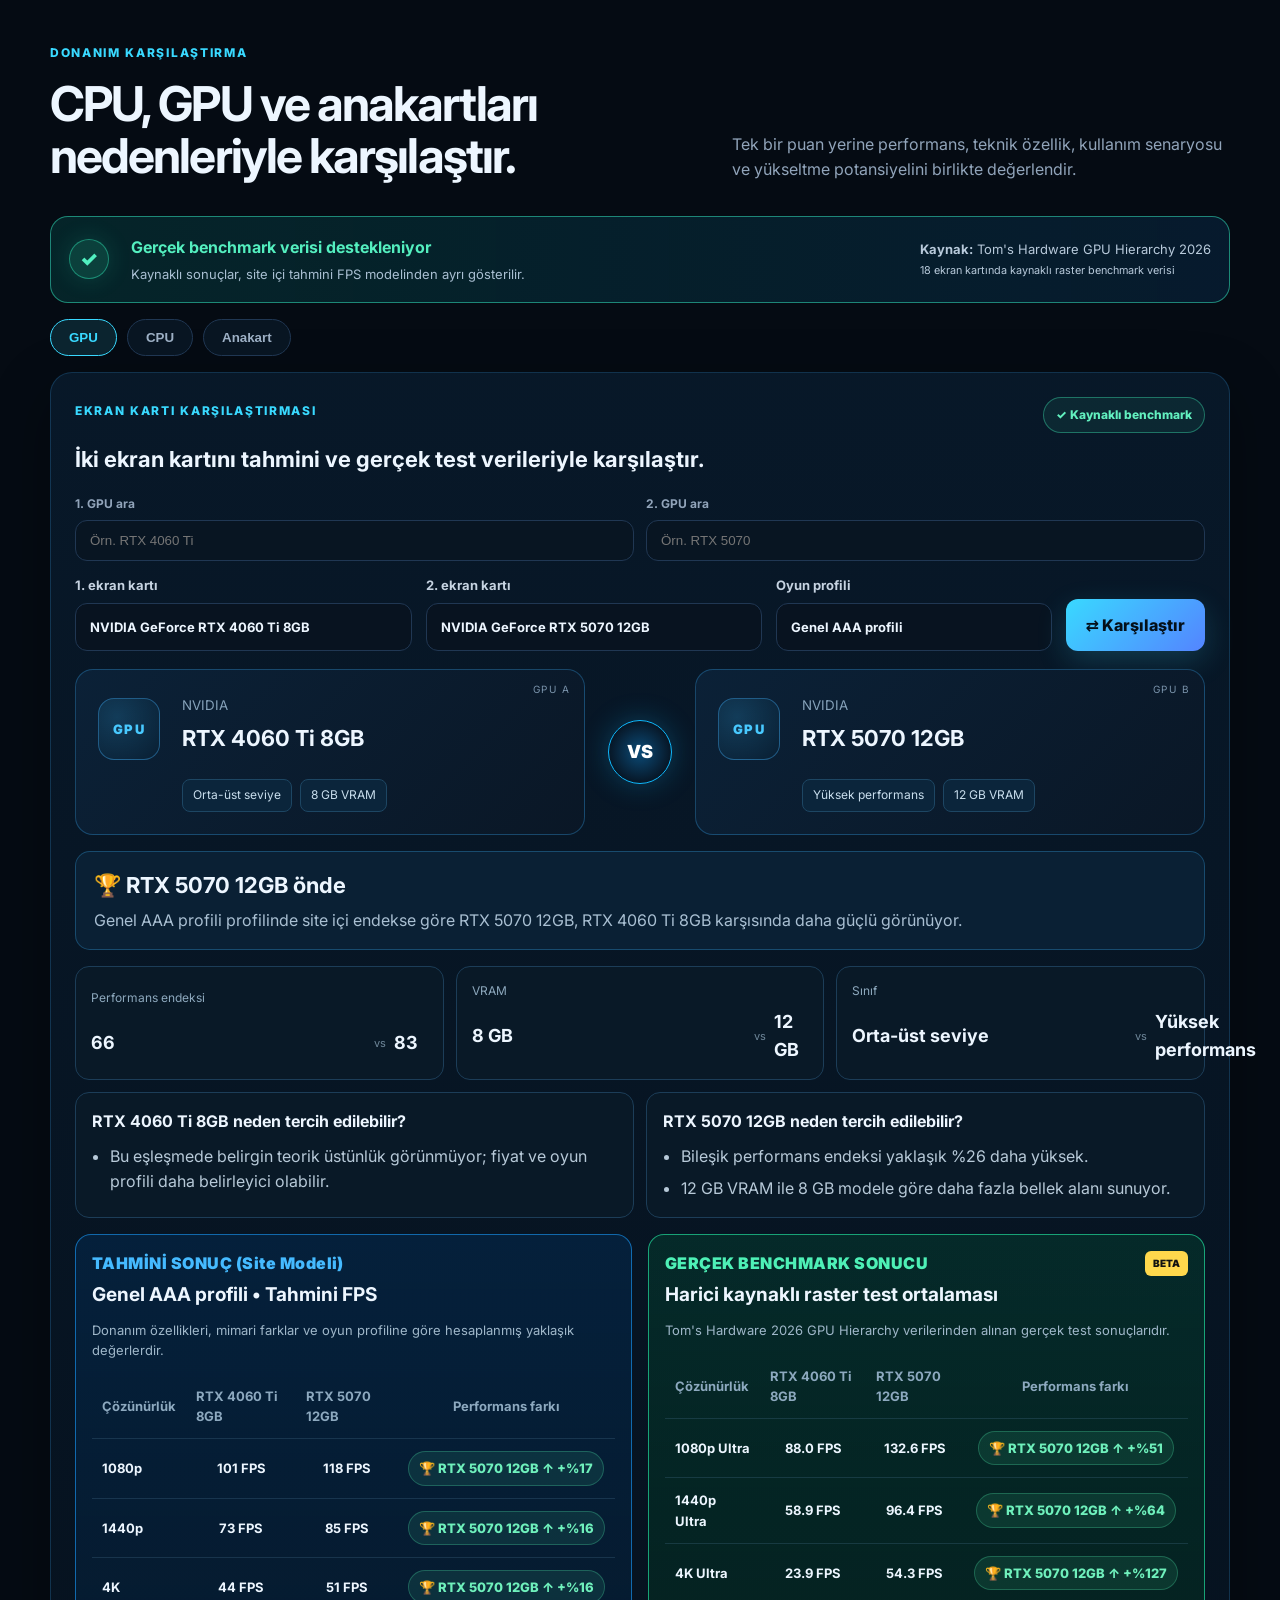
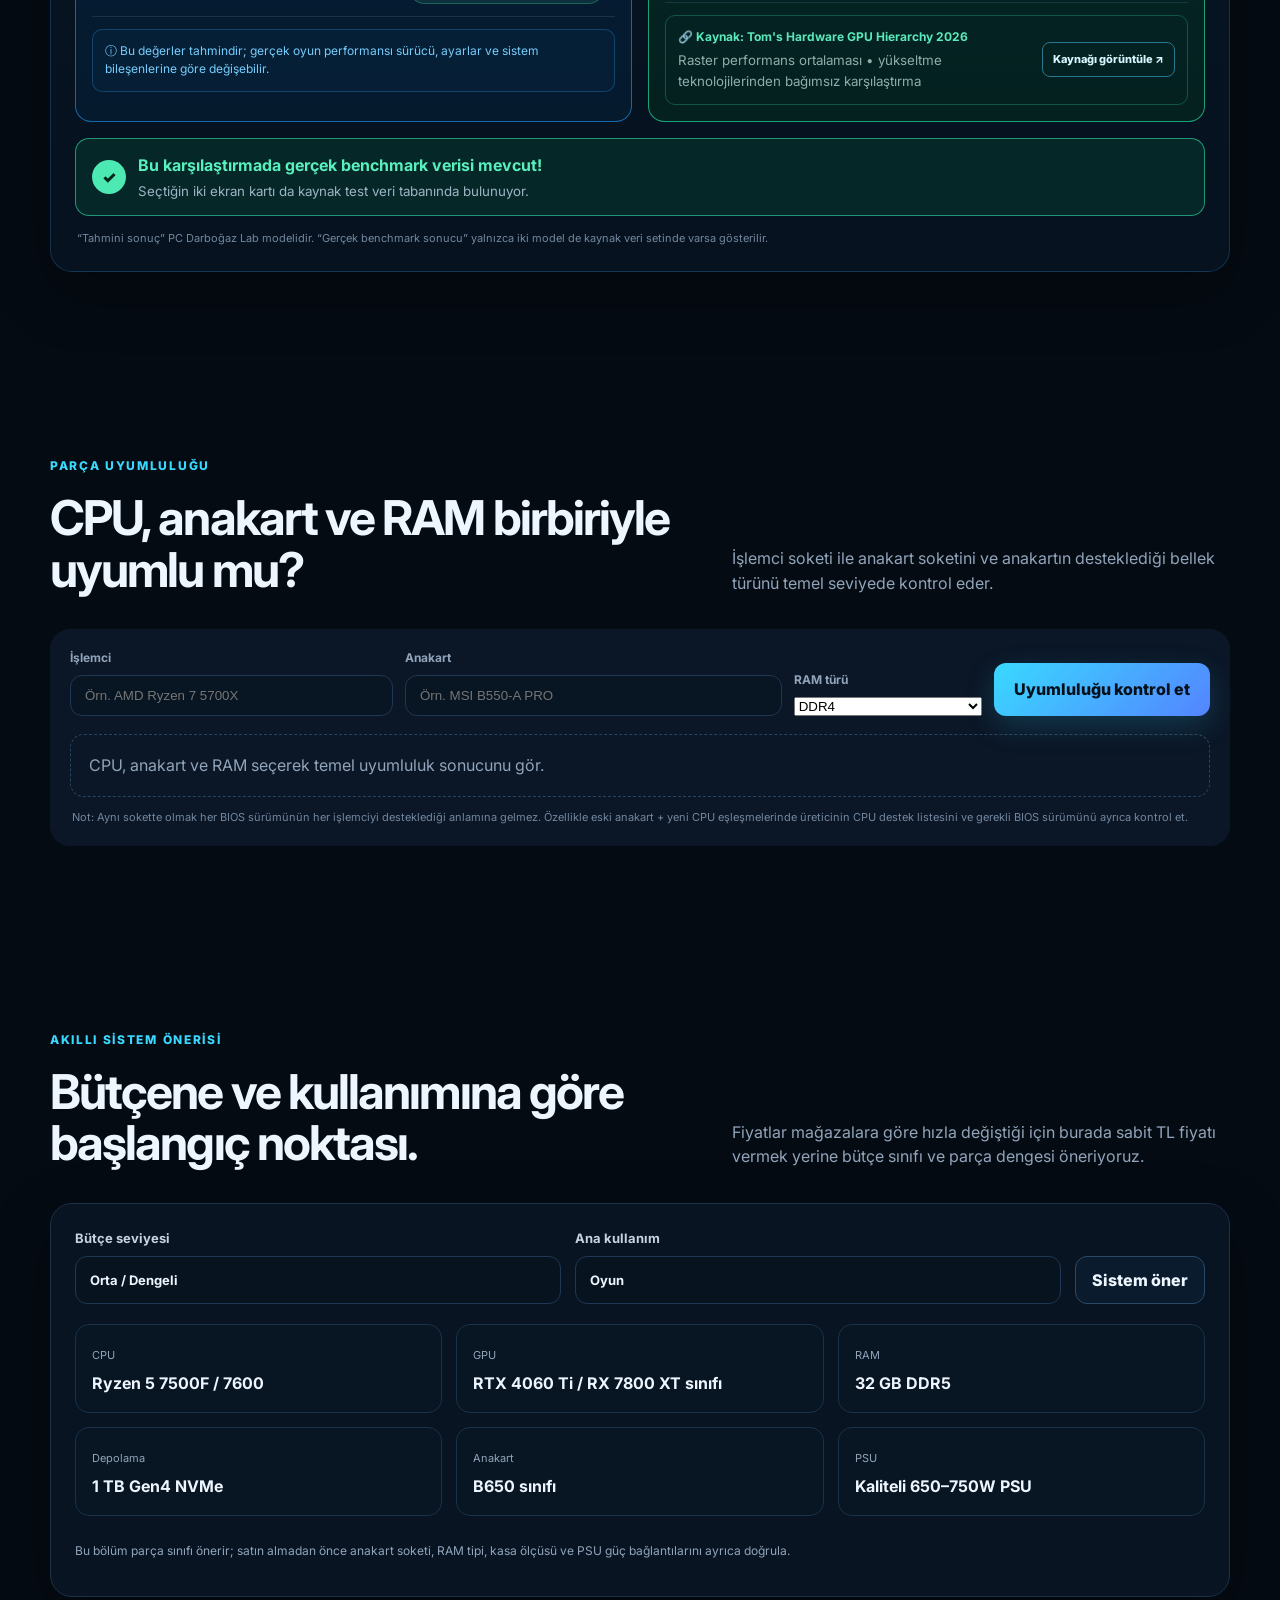
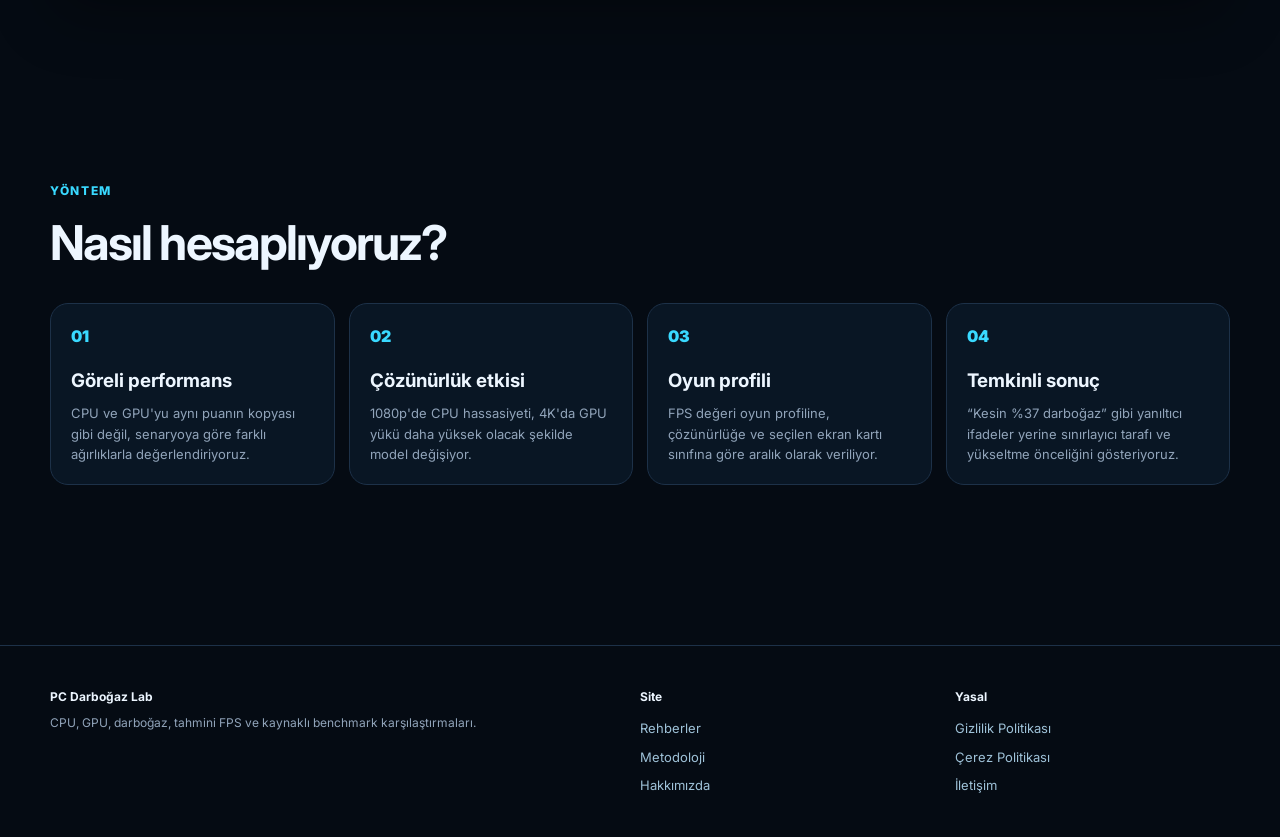
==== commit 2046c8ba: "Add files via upload" ====
--- a/index.html
+++ b/index.html
@@ -61,6 +61,7 @@
         <a href="#compatibility">Uyumluluk</a>
         <a href="#builder">Sistem Topla</a>
         <a href="#method">Nasıl Çalışır?</a>
+        <a href="rehberler/index.html">Rehberler</a>
       </nav>
       <a class="ghost-btn" href="#analyze">Analize başla</a>
     </div>
@@ -355,13 +356,28 @@
     </section>
   </main>
 
+  
   <footer class="site-footer">
-    <div class="shell footer-grid">
-      <div><a class="brand" href="#top"><span class="brand-mark">PC</span><span><strong>Darboğaz</strong><em>Lab</em></span></a><p>Donanım seçiminde daha anlaşılır karşılaştırmalar.</p></div>
-      <div><strong>Uyarı</strong><p>FPS ve uyumluluk sonuçları tahminidir; profesyonel benchmark ölçümü yerine geçmez.</p></div>
-      <div><strong>© 2026 PC Darboğaz Lab</strong><p>GitHub Pages üzerinde çalışan statik sürüm.</p></div>
+    <div class="shell footer-grid footer-grid-v4">
+      <div>
+        <strong>PC Darboğaz Lab</strong>
+        <p>CPU, GPU, darboğaz, tahmini FPS ve kaynaklı benchmark karşılaştırmaları.</p>
+      </div>
+      <div class="footer-link-column">
+        <strong>Site</strong>
+        <a href="rehberler/index.html">Rehberler</a>
+        <a href="metodoloji.html">Metodoloji</a>
+        <a href="hakkimizda.html">Hakkımızda</a>
+      </div>
+      <div class="footer-link-column">
+        <strong>Yasal</strong>
+        <a href="gizlilik.html">Gizlilik Politikası</a>
+        <a href="cerez-politikasi.html">Çerez Politikası</a>
+        <a href="iletisim.html">İletişim</a>
+      </div>
     </div>
   </footer>
+
 
   <script src="js/data.js"></script>
   <script src="js/benchmark-data.js"></script>
--- a/css/style.css
+++ b/css/style.css
@@ -174,3 +174,44 @@
 .real-bench-head a{color:var(--cyan);font-weight:800;text-decoration:none}
 .real-bench.unavailable{color:var(--muted)}
 @media(max-width:720px){.benchmark-source-card,.real-bench-head{flex-direction:column;align-items:flex-start}.benchmark-source-meta{min-width:0}}
+
+
+/* =========================
+   v3.4 GPU comparison redesign
+   ========================= */
+.compare-card-v34{
+  background:linear-gradient(180deg,rgba(8,25,42,.96),rgba(6,18,31,.98));
+  border:1px solid rgba(48,135,193,.28);
+}
+.gpu-compare-title{display:flex;justify-content:space-between;align-items:flex-start;gap:16px;margin-bottom:18px}
+.gpu-compare-title h3{margin:6px 0 0;font-size:22px}
+.source-badge{padding:8px 12px;border:1px solid rgba(62,230,178,.4);background:rgba(62,230,178,.08);color:#62f0bf;border-radius:999px;font-size:12px;font-weight:800}
+.benchmark-source-card-v34{border-color:rgba(50,221,182,.55);background:linear-gradient(90deg,rgba(5,45,48,.76),rgba(7,28,48,.92))}
+.bench-status-icon{width:40px;height:40px;border-radius:50%;display:grid;place-items:center;background:rgba(49,232,181,.14);border:1px solid rgba(49,232,181,.45);color:#51f0c0;font-weight:900;font-size:20px;box-shadow:0 0 24px rgba(49,232,181,.16)}
+.bench-status-copy{display:grid;gap:4px;flex:1}.bench-status-copy strong{color:#54efbf}.bench-status-copy span{color:#a9bfd2;font-size:13px}
+.gpu-controls-v34{grid-template-columns:1.1fr 1.1fr .9fr auto}
+.compare-output-v34{margin-top:18px}
+.gpu-versus-grid{display:grid;grid-template-columns:1fr 74px 1fr;gap:18px;align-items:stretch;margin-top:10px}
+.gpu-showcase-card{position:relative;display:grid;grid-template-columns:70px 1fr;gap:14px;align-items:center;padding:22px;border-radius:18px;border:1px solid rgba(50,155,224,.35);background:linear-gradient(135deg,#0b2137,#0a1726)}
+.gpu-showcase-card.right{text-align:left}
+.gpu-label{position:absolute;top:12px;right:14px;font-size:10px;letter-spacing:.15em;color:#7992aa}
+.gpu-chip-logo{width:62px;height:62px;border-radius:16px;display:grid;place-items:center;border:1px solid rgba(66,180,255,.38);background:radial-gradient(circle at 30% 30%,rgba(56,190,255,.18),rgba(9,31,51,.8));color:#48c9ff;font-size:13px;font-weight:900;letter-spacing:.08em}
+.gpu-showcase-card small{color:#87a3bb}.gpu-showcase-card h3{margin:4px 0 10px;font-size:22px}.gpu-tags{grid-column:2;display:flex;gap:8px;flex-wrap:wrap}.gpu-tags span{padding:6px 10px;border-radius:8px;background:#0b253b;border:1px solid #1d4663;color:#c9deed;font-size:12px}
+.vs-orb{width:64px;height:64px;border-radius:50%;align-self:center;justify-self:center;display:grid;place-items:center;background:radial-gradient(circle,#0b4b77,#071727 70%);border:1px solid #0fbaff;color:white;font-size:18px;font-weight:900;box-shadow:0 0 28px rgba(15,186,255,.25)}
+.compare-summary-v34{display:grid;gap:6px;margin:16px 0;padding:16px 18px;border:1px solid rgba(51,154,218,.35);border-radius:15px;background:#0a2034}.compare-summary-v34 strong{font-size:22px}.compare-summary-v34 span{color:#a9bfd2}
+.compare-metrics-v34{display:grid;grid-template-columns:repeat(3,1fr);gap:12px}.compare-metrics-v34>div{display:grid;grid-template-columns:1fr auto 26px auto;align-items:center;gap:8px;padding:15px;border:1px solid #1c3d58;border-radius:14px;background:#091927}.compare-metrics-v34 span{grid-column:1/-1;color:#8da8bd;font-size:12px}.compare-metrics-v34 strong{font-size:18px}.compare-metrics-v34 i{font-style:normal;color:#6f879a;font-size:11px;text-align:center}
+.reason-grid-v34{display:grid;grid-template-columns:1fr 1fr;gap:12px;margin:12px 0}.reason-grid-v34>div{padding:16px;border:1px solid #1c3d58;border-radius:14px;background:#091927}.reason-grid-v34 h4{margin:0 0 10px}.reason-grid-v34 ul{margin:0;padding-left:18px;color:#b7c9d8}.reason-grid-v34 li+li{margin-top:7px}
+.dual-results-grid{display:grid;grid-template-columns:1fr 1fr;gap:16px;margin-top:16px}
+.result-panel{border-radius:16px;padding:16px;overflow:hidden}.estimate-panel{border:1px solid rgba(26,157,255,.6);background:linear-gradient(180deg,rgba(4,40,75,.62),rgba(6,27,47,.92))}.real-panel{border:1px solid rgba(34,224,160,.68);background:linear-gradient(180deg,rgba(4,62,48,.52),rgba(4,34,32,.94))}.unavailable-panel{border-color:#425367;background:#101a25}
+.result-panel-head{display:flex;justify-content:space-between;align-items:flex-start;gap:12px}.result-panel-head h4{margin:5px 0 0;font-size:19px}.result-kicker{font-weight:900;letter-spacing:.03em}.estimate-kicker{color:#45baff}.real-kicker{color:#4ef0b6}.status-tag{font-size:10px;font-weight:900;padding:5px 8px;border-radius:6px}.beta-tag{background:#ffd84c;color:#111}.muted-tag{background:#263645;color:#a8bac9}
+.panel-desc{color:#9fb7c9;font-size:13px;margin:10px 0 14px}.modern-table{width:100%;border-collapse:collapse}.modern-table th,.modern-table td{padding:12px 10px;border-bottom:1px solid rgba(74,116,145,.28);font-size:13px}.modern-table th{color:#8da9bf;text-align:left}.modern-table td{font-weight:700}.model-note{margin-top:12px;padding:12px;border:1px solid rgba(44,154,230,.3);border-radius:10px;color:#76cdfc;background:rgba(21,94,141,.08);font-size:12px}
+.source-row{display:flex;justify-content:space-between;gap:12px;align-items:center;margin-top:12px;padding:12px;border:1px solid rgba(48,217,165,.28);border-radius:10px}.source-row div{display:grid;gap:4px}.source-row strong{color:#5be9bb;font-size:12px}.source-row small{color:#8faeaa}.source-row a{white-space:nowrap;padding:8px 10px;border-radius:8px;border:1px solid #2b7790;color:#d7f6ff;text-decoration:none;font-size:11px;font-weight:800}
+.benchmark-availability{display:flex;align-items:center;gap:12px;margin-top:16px;padding:14px 16px;border-radius:14px}.benchmark-availability>span{width:34px;height:34px;border-radius:50%;display:grid;place-items:center;font-weight:900}.benchmark-availability div{display:grid;gap:3px}.benchmark-availability small{color:#9cb4c5}.benchmark-availability.available{border:1px solid rgba(47,227,169,.6);background:rgba(10,83,61,.34)}.benchmark-availability.available>span{background:#4de9b3;color:#05261b}.benchmark-availability.available strong{color:#58f0bd}.benchmark-availability.missing{border:1px solid #5a6471;background:#171d25}.benchmark-availability.missing>span{background:#6f7b87;color:white}
+@media(max-width:1050px){.dual-results-grid{grid-template-columns:1fr}.gpu-controls-v34{grid-template-columns:1fr 1fr}.gpu-controls-v34 button{grid-column:1/-1}}
+@media(max-width:760px){.gpu-versus-grid{grid-template-columns:1fr}.vs-orb{margin:-4px auto}.compare-metrics-v34,.reason-grid-v34{grid-template-columns:1fr}.gpu-compare-title{flex-direction:column}.source-row{align-items:flex-start;flex-direction:column}}
+
+/* v4 - AdSense readiness, guides and trust/footer */
+.adsense-slot{max-width:1180px;margin:10px auto 38px;min-height:110px;padding:20px;display:grid;place-items:center;text-align:center;border:1px dashed rgba(71,142,188,.42);border-radius:16px;background:rgba(8,28,45,.42);color:#7795aa}
+.adsense-slot span{font-size:10px;letter-spacing:.16em}.adsense-slot strong{font-size:16px;color:#9ac7df;margin-top:4px}.adsense-slot small{margin-top:2px}
+.footer-grid-v4{grid-template-columns:2fr 1fr 1fr;align-items:start}.footer-link-column{display:grid;gap:8px}.footer-link-column strong{margin-bottom:4px}.footer-link-column a{color:#9fc2d8;text-decoration:none;font-size:13px}.footer-link-column a:hover{color:#55dfff}
+@media(max-width:760px){.footer-grid-v4{grid-template-columns:1fr}.adsense-slot{margin-left:18px;margin-right:18px}}
